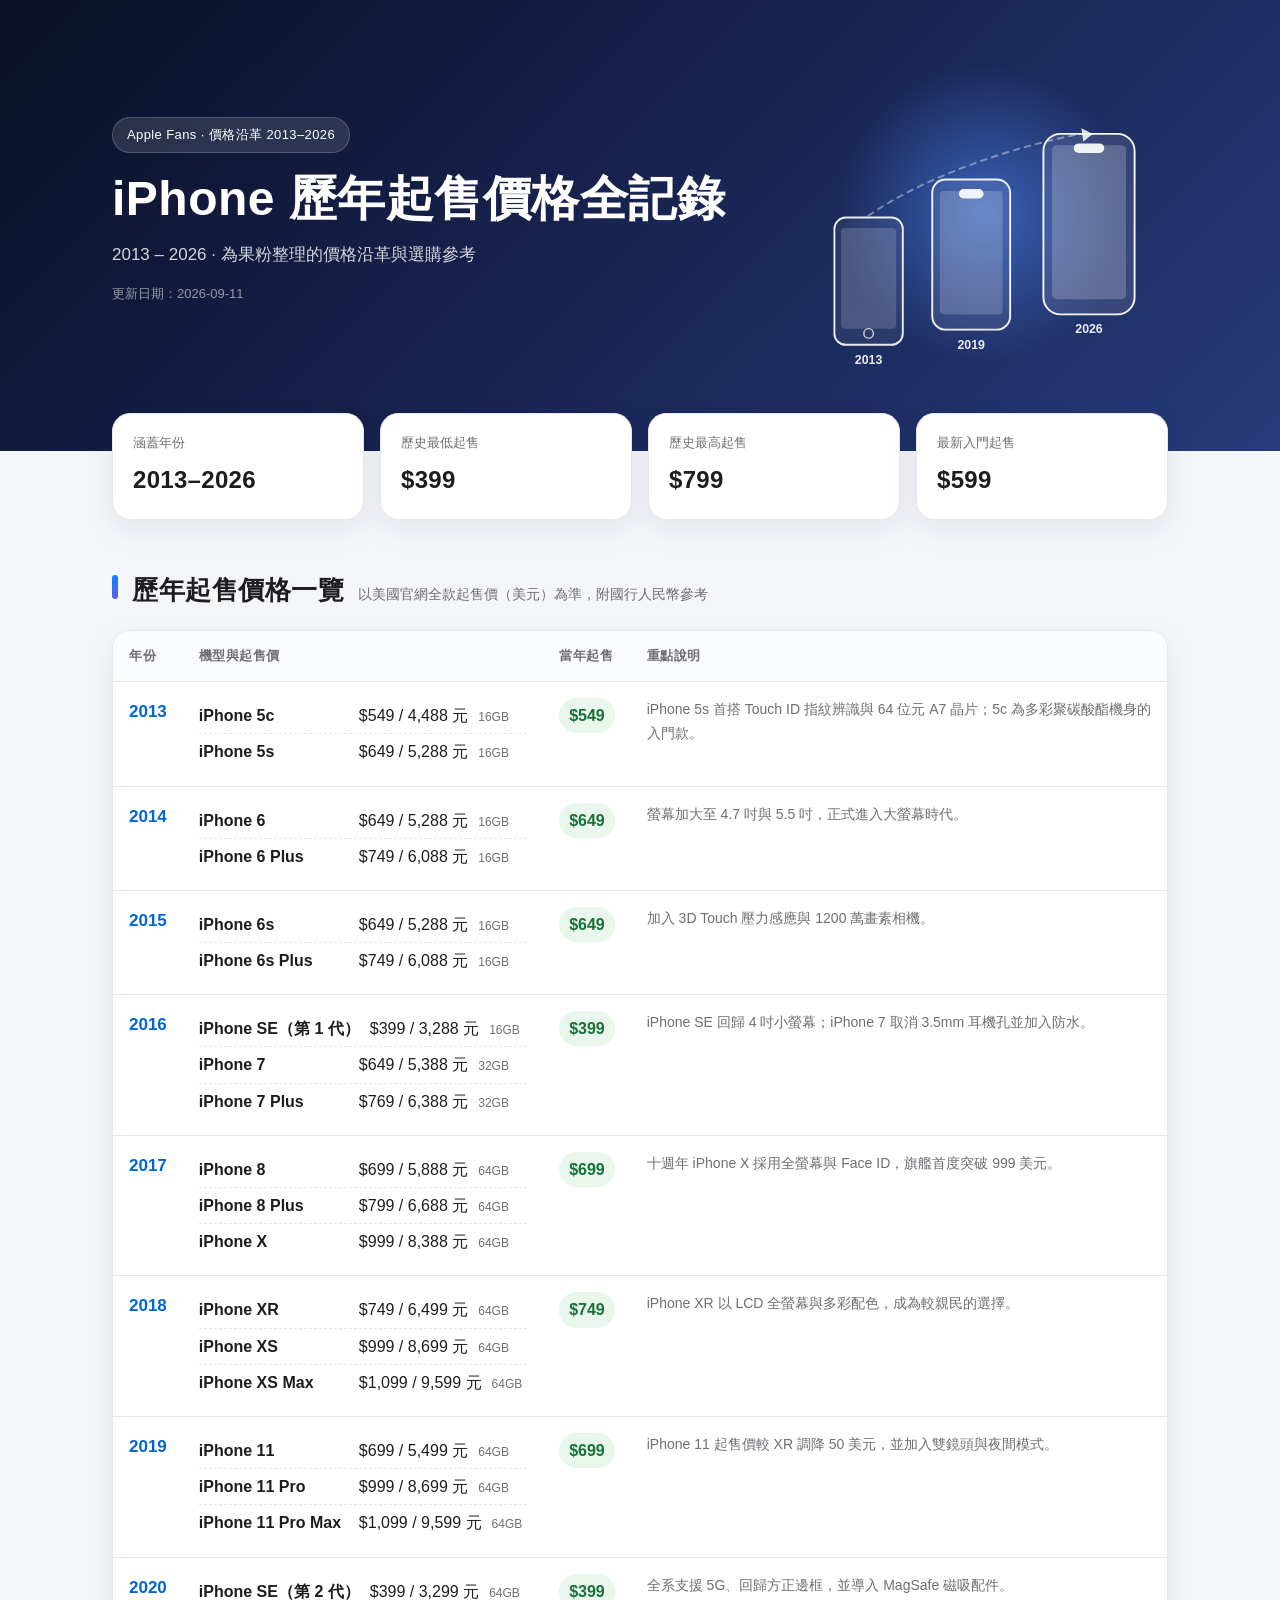
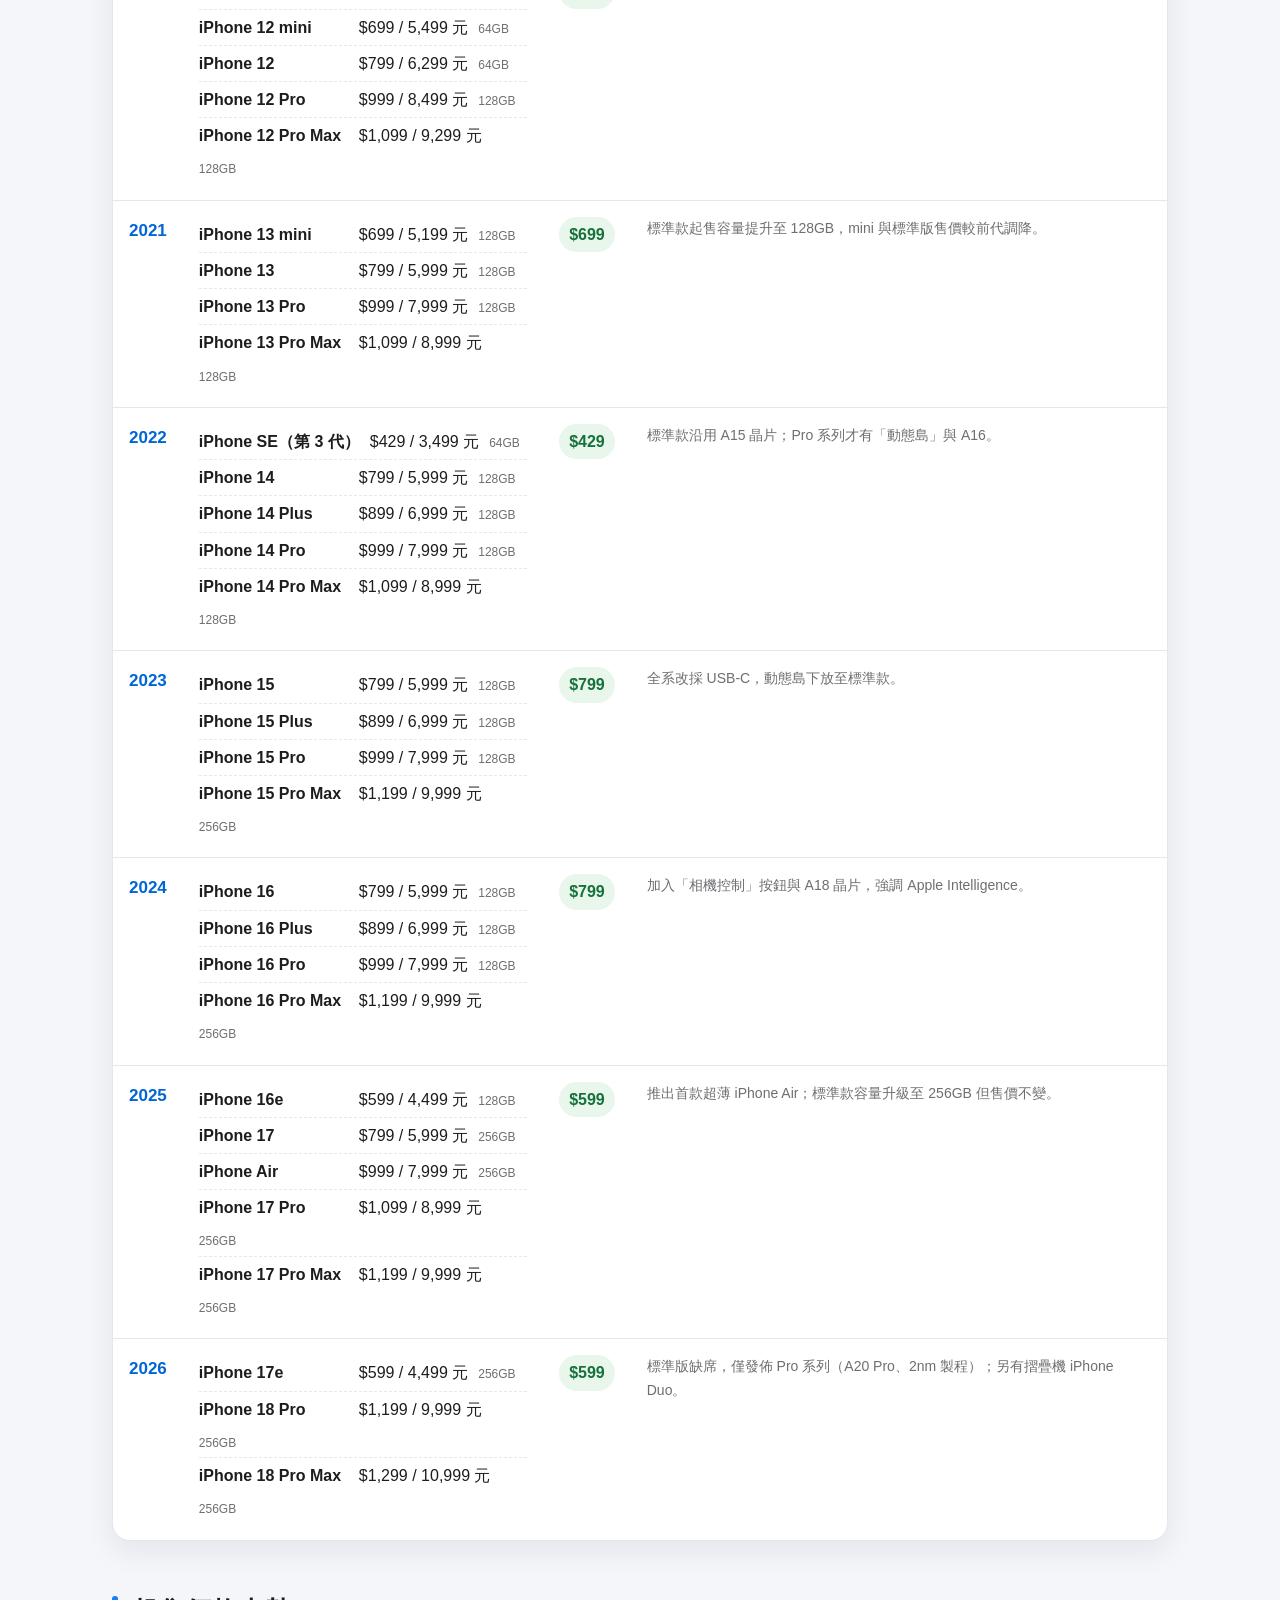
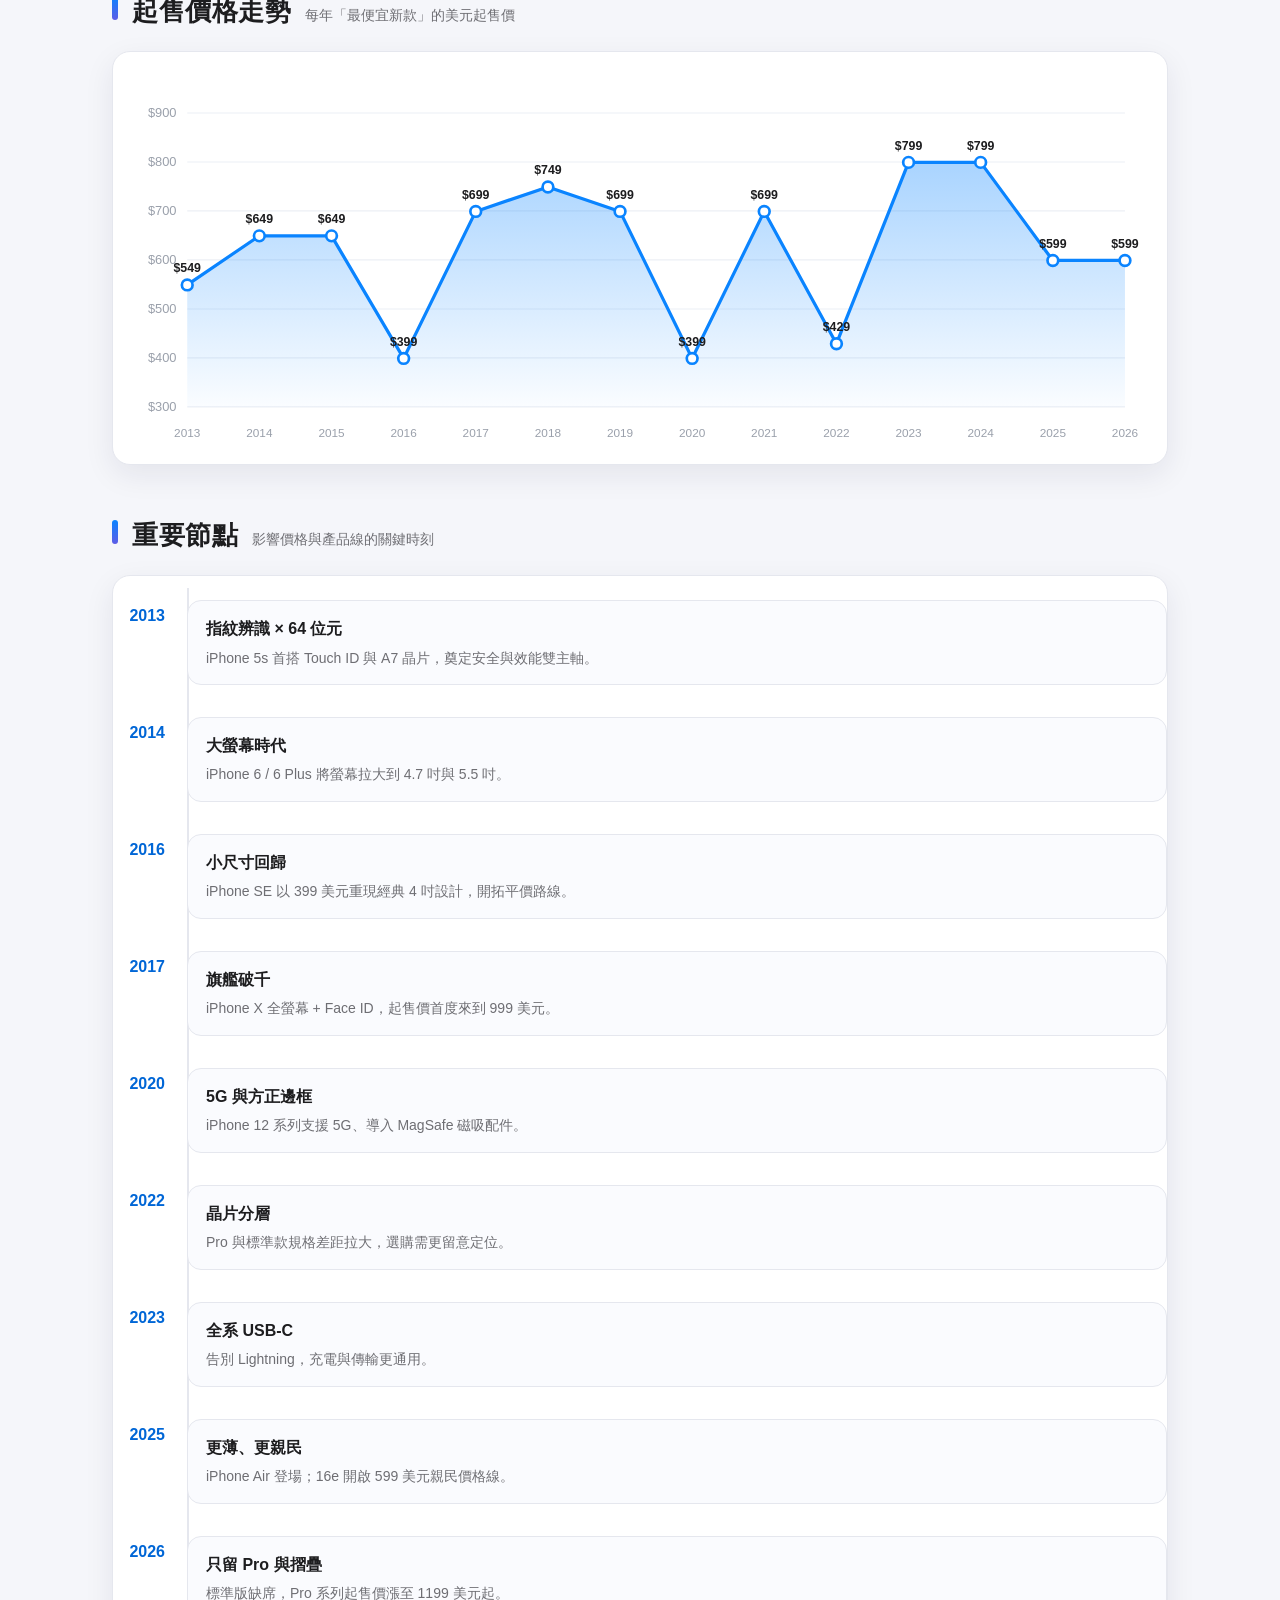
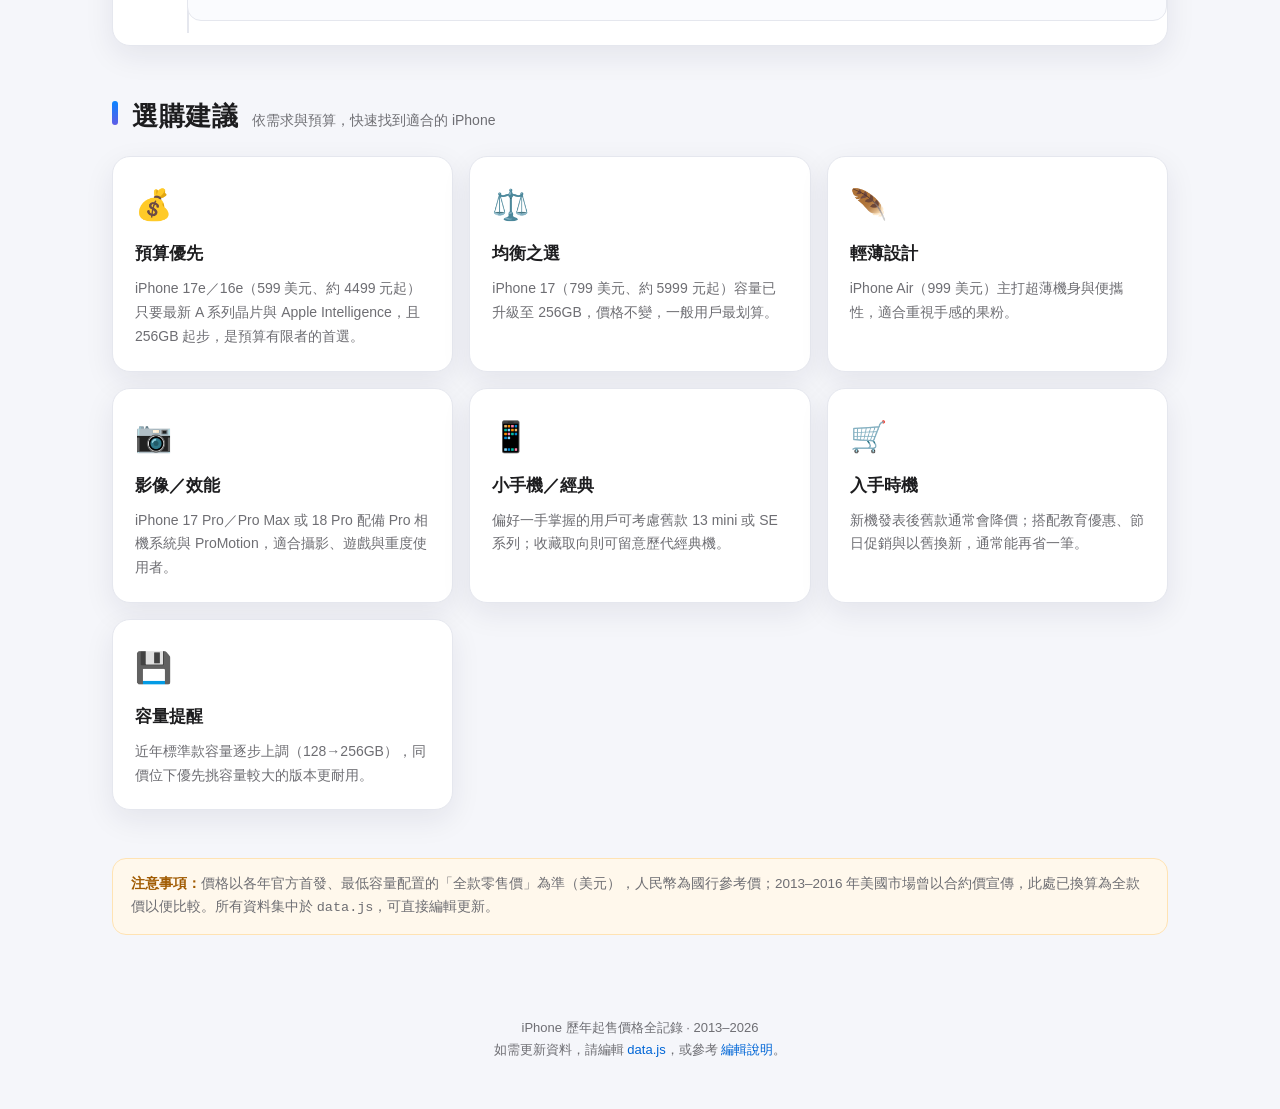
==== index.html @ 1a1e0758 "Add files via upload" ====
<!DOCTYPE html>
<html lang="zh-Hant">
<head>
  <meta charset="UTF-8">
  <meta name="viewport" content="width=device-width, initial-scale=1.0">
  <meta name="description" content="iPhone 2013–2026 歷年起售價格全記錄，附價格走勢、里程碑與選購建議，供果粉參考。">
  <title>iPhone 歷年起售價格全記錄</title>
  <link rel="stylesheet" href="styles.css">
</head>
<body>

  <header class="hero">
    <div class="wrap">
      <div>
        <span class="hero-kicker">Apple Fans · 價格沿革 2013–2026</span>
        <h1 id="site-title">iPhone 歷年起售價格全記錄</h1>
        <p class="subtitle" id="site-subtitle">為果粉整理的價格沿革與選購參考</p>
        <p class="updated" id="site-updated">更新日期：2026-09-11</p>
      </div>
      <div class="hero-illustration" aria-hidden="true">
        <svg viewBox="0 0 400 340" xmlns="http://www.w3.org/2000/svg">
          <defs>
            <radialGradient id="glow" cx="50%" cy="50%" r="50%">
              <stop offset="0%" stop-color="#4f8cff" stop-opacity="0.55"/>
              <stop offset="100%" stop-color="#4f8cff" stop-opacity="0"/>
            </radialGradient>
          </defs>
          <circle cx="210" cy="165" r="155" fill="url(#glow)"/>

          <path d="M88 168 C 145 128 240 95 312 82" fill="none"
                stroke="rgba(255,255,255,0.4)" stroke-width="2" stroke-dasharray="6 6" stroke-linecap="round"/>
          <polygon points="312,76 324,82 314,90" fill="rgba(255,255,255,0.85)"/>

          <!-- 2013 -->
          <g>
            <rect x="52" y="170" width="72" height="134" rx="12"
                  fill="rgba(255,255,255,0.06)" stroke="rgba(255,255,255,0.9)" stroke-width="2"/>
            <rect x="59" y="181" width="58" height="106" rx="4" fill="rgba(255,255,255,0.16)"/>
            <circle cx="88" cy="292" r="5" fill="none" stroke="rgba(255,255,255,0.75)" stroke-width="1.5"/>
            <text x="88" y="324" fill="rgba(255,255,255,0.9)" font-size="13" text-anchor="middle" font-weight="600">2013</text>
          </g>

          <!-- 2019 -->
          <g>
            <rect x="155" y="130" width="82" height="158" rx="14"
                  fill="rgba(255,255,255,0.08)" stroke="rgba(255,255,255,0.92)" stroke-width="2"/>
            <rect x="163" y="142" width="66" height="130" rx="4" fill="rgba(255,255,255,0.18)"/>
            <rect x="183" y="140" width="26" height="10" rx="5" fill="rgba(255,255,255,0.9)"/>
            <text x="196" y="308" fill="rgba(255,255,255,0.9)" font-size="13" text-anchor="middle" font-weight="600">2019</text>
          </g>

          <!-- 2026 -->
          <g>
            <rect x="272" y="82" width="96" height="190" rx="18"
                  fill="rgba(255,255,255,0.1)" stroke="rgba(255,255,255,0.95)" stroke-width="2"/>
            <rect x="281" y="94" width="78" height="162" rx="5" fill="rgba(255,255,255,0.2)"/>
            <rect x="304" y="92" width="32" height="10" rx="5" fill="rgba(255,255,255,0.9)"/>
            <text x="320" y="292" fill="rgba(255,255,255,0.9)" font-size="13" text-anchor="middle" font-weight="600">2026</text>
          </g>
        </svg>
      </div>
    </div>
  </header>

  <main class="wrap">

    <!-- 統計摘要 -->
    <section class="stats" aria-label="統計摘要">
      <div class="stat"><div class="label">涵蓋年份</div><div class="value" id="stat-span">2013–2026</div></div>
      <div class="stat"><div class="label">歷史最低起售</div><div class="value" id="stat-lowest">$399</div></div>
      <div class="stat"><div class="label">歷史最高起售</div><div class="value" id="stat-highest">$799</div></div>
      <div class="stat"><div class="label">最新入門起售</div><div class="value" id="stat-now">$599</div></div>
    </section>

    <!-- 價格表 -->
    <section id="price-table">
      <div class="section-head">
        <span class="bar"></span>
        <h2>歷年起售價格一覽</h2>
        <span class="desc">以美國官網全款起售價（美元）為準，附國行人民幣參考</span>
      </div>
      <div class="card table-card">
        <div class="table-scroll">
          <table>
            <thead>
              <tr>
                <th>年份</th>
                <th>機型與起售價</th>
                <th>當年起售</th>
                <th>重點說明</th>
              </tr>
            </thead>
            <tbody id="price-tbody"></tbody>
          </table>
        </div>
      </div>
    </section>

    <!-- 價格走勢 -->
    <section id="trend">
      <div class="section-head">
        <span class="bar"></span>
        <h2>起售價格走勢</h2>
        <span class="desc">每年「最便宜新款」的美元起售價</span>
      </div>
      <div class="card chart-card">
        <div id="trend-chart"></div>
      </div>
    </section>

    <!-- 重要節點 -->
    <section id="milestones">
      <div class="section-head">
        <span class="bar"></span>
        <h2>重要節點</h2>
        <span class="desc">影響價格與產品線的關鍵時刻</span>
      </div>
      <div class="card">
        <ul class="timeline" id="milestone-list"></ul>
      </div>
    </section>

    <!-- 選購建議 -->
    <section id="advice">
      <div class="section-head">
        <span class="bar"></span>
        <h2>選購建議</h2>
        <span class="desc">依需求與預算，快速找到適合的 iPhone</span>
      </div>
      <div class="advice-grid" id="advice-grid"></div>
    </section>

    <!-- 注意事項 -->
    <section id="notice">
      <div class="notice">
        <strong>注意事項：</strong>價格以各年官方首發、最低容量配置的「全款零售價」為準（美元），人民幣為國行參考價；2013–2016 年美國市場曾以合約價宣傳，此處已換算為全款價以便比較。所有資料集中於 <code>data.js</code>，可直接編輯更新。
      </div>
    </section>
  </main>

  <footer>
    <div>iPhone 歷年起售價格全記錄 · 2013–2026</div>
    <div>如需更新資料，請編輯 <a href="data.js" target="_blank">data.js</a>，或參考 <a href="編輯說明.md" target="_blank">編輯說明</a>。</div>
  </footer>

  <script src="data.js"></script>
  <script src="app.js"></script>
</body>
</html>
---- styles.css ----
/* ============================================================
   樣式表（styles.css）
   iPhone 歷年起售價格網站 · 可自行調整配色與字級
   ============================================================ */

:root {
  --bg: #f5f6fa;
  --card: #ffffff;
  --ink: #1d1d1f;
  --muted: #6e6e73;
  --line: #e5e7ee;
  --accent: #0a84ff;
  --accent-dark: #0066d6;
  --violet: #5e5ce6;
  --green: #30b555;
  --hero-grad: linear-gradient(135deg, #0b1026 0%, #16204a 42%, #263b7a 100%);
  --radius: 18px;
  --shadow: 0 10px 30px rgba(20, 30, 60, 0.08);
}

* { box-sizing: border-box; }

html { scroll-behavior: smooth; }

body {
  margin: 0;
  font-family: -apple-system, BlinkMacSystemFont, "Segoe UI", "PingFang TC",
    "Microsoft JhengHei", "Noto Sans TC", "Helvetica Neue", Arial, sans-serif;
  color: var(--ink);
  background: var(--bg);
  line-height: 1.7;
  -webkit-font-smoothing: antialiased;
}

.wrap { max-width: 1100px; margin: 0 auto; padding: 0 22px; }

/* ---------- 頁首 ---------- */
.hero {
  background: var(--hero-grad);
  color: #fff;
  padding: 56px 0 72px;
  position: relative;
  overflow: hidden;
}
.hero .wrap {
  display: grid;
  grid-template-columns: 1.25fr 0.75fr;
  align-items: center;
  gap: 28px;
}
.hero-kicker {
  display: inline-flex;
  align-items: center;
  gap: 8px;
  background: rgba(255,255,255,0.12);
  border: 1px solid rgba(255,255,255,0.18);
  padding: 6px 14px;
  border-radius: 999px;
  font-size: 13px;
  letter-spacing: 0.4px;
  margin-bottom: 18px;
}
.hero h1 {
  font-size: clamp(30px, 4.6vw, 48px);
  line-height: 1.15;
  margin: 0 0 14px;
  letter-spacing: 0.5px;
}
.hero .subtitle {
  font-size: 17px;
  color: rgba(255,255,255,0.82);
  margin: 0 0 10px;
}
.hero .updated {
  font-size: 13px;
  color: rgba(255,255,255,0.55);
}
.hero-illustration { display: flex; justify-content: center; }
.hero-illustration svg { width: 100%; max-width: 380px; height: auto; }

/* ---------- 統計卡片 ---------- */
.stats {
  display: grid;
  grid-template-columns: repeat(4, 1fr);
  gap: 16px;
  margin: -38px 0 34px;
  position: relative;
  z-index: 2;
}
.stat {
  background: var(--card);
  border: 1px solid var(--line);
  border-radius: var(--radius);
  padding: 18px 20px;
  box-shadow: var(--shadow);
}
.stat .label { font-size: 13px; color: var(--muted); margin-bottom: 6px; }
.stat .value { font-size: 24px; font-weight: 700; letter-spacing: 0.3px; }

/* ---------- 章節 ---------- */
section { margin: 48px 0; }
.section-head { display: flex; align-items: baseline; gap: 14px; margin-bottom: 18px; }
.section-head h2 { font-size: 26px; margin: 0; letter-spacing: 0.5px; }
.section-head .bar {
  width: 6px; height: 24px; border-radius: 3px;
  background: linear-gradient(var(--accent), var(--violet));
}
.section-head .desc { font-size: 14px; color: var(--muted); }

.card {
  background: var(--card);
  border: 1px solid var(--line);
  border-radius: var(--radius);
  box-shadow: var(--shadow);
}

/* ---------- 表格 ---------- */
.table-card { overflow: hidden; }
.table-scroll { overflow-x: auto; }
table { width: 100%; border-collapse: collapse; min-width: 720px; }
thead th {
  text-align: left;
  font-size: 13px;
  color: var(--muted);
  font-weight: 600;
  letter-spacing: 0.5px;
  padding: 14px 16px;
  background: #fafbfe;
  border-bottom: 1px solid var(--line);
  position: sticky; top: 0;
}
tbody td { padding: 16px; border-bottom: 1px solid var(--line); vertical-align: top; }
tbody tr:last-child td { border-bottom: none; }
tbody tr:hover { background: #f7f9ff; }
.td-year { font-weight: 700; font-size: 17px; color: var(--accent-dark); white-space: nowrap; }
.td-models { min-width: 280px; }
.model-row {
  display: flex; flex-wrap: wrap; align-items: baseline; gap: 10px;
  padding: 4px 0;
}
.model-row + .model-row { border-top: 1px dashed var(--line); }
.model-name { font-weight: 600; min-width: 150px; }
.model-price { color: var(--ink); font-variant-numeric: tabular-nums; }
.model-gb { font-size: 12px; color: var(--muted); }
.td-cheapest .badge {
  display: inline-block;
  background: #e8f6ec; color: #17713b;
  font-weight: 700; padding: 4px 10px; border-radius: 999px;
  white-space: nowrap; font-variant-numeric: tabular-nums;
}
.td-note { color: var(--muted); font-size: 14px; }

/* ---------- 走勢圖 ---------- */
.chart-card { padding: 18px 12px 8px; }
.chart-card svg { width: 100%; height: auto; display: block; }
.grid { stroke: #eceff5; stroke-width: 1; }
.axis { fill: #9aa0ab; font-size: 12px; }
.line { fill: none; stroke: var(--accent); stroke-width: 3; stroke-linejoin: round; stroke-linecap: round; }
.area { fill: url(#areaFill); }
.dot { fill: #fff; stroke: var(--accent); stroke-width: 2.5; }
.val { fill: var(--ink); font-size: 11.5px; font-weight: 700; }
.year { fill: #9aa0ab; font-size: 11px; }

/* ---------- 時間軸 ---------- */
.timeline { list-style: none; margin: 0; padding: 8px 0; position: relative; }
.timeline::before {
  content: ""; position: absolute; left: 74px; top: 12px; bottom: 12px;
  width: 2px; background: var(--line);
}
.milestone { display: flex; gap: 22px; padding: 16px 0; position: relative; }
.ms-year {
  flex: 0 0 52px; text-align: right; font-weight: 700; color: var(--accent-dark);
  font-size: 16px; padding-top: 2px;
}
.ms-body { flex: 1; background: #fafbfe; border: 1px solid var(--line); border-radius: 14px; padding: 14px 18px; }
.ms-body h3 { margin: 0 0 4px; font-size: 16px; }
.ms-body p { margin: 0; color: var(--muted); font-size: 14px; }
.timeline .dot-marker {
  position: absolute; left: 67px; top: 22px; width: 12px; height: 12px;
  border-radius: 50%; background: var(--accent); border: 3px solid #fff;
  box-shadow: 0 0 0 1px var(--accent);
}

/* ---------- 選購建議 ---------- */
.advice-grid {
  display: grid;
  grid-template-columns: repeat(3, 1fr);
  gap: 16px;
}
.advice-card {
  background: var(--card); border: 1px solid var(--line);
  border-radius: var(--radius); padding: 22px; box-shadow: var(--shadow);
  transition: transform 0.2s ease, box-shadow 0.2s ease;
}
.advice-card:hover { transform: translateY(-4px); box-shadow: 0 16px 36px rgba(20,30,60,0.12); }
.advice-icon { font-size: 30px; margin-bottom: 10px; }
.advice-card h3 { margin: 0 0 8px; font-size: 17px; }
.advice-card p { margin: 0; color: var(--muted); font-size: 14px; }

/* ---------- 注意事項 / 頁尾 ---------- */
.notice { font-size: 13.5px; color: var(--muted); background: #fff8ec; border: 1px solid #ffe3b3; border-radius: 14px; padding: 14px 18px; }
.notice strong { color: #a05a00; }

footer { text-align: center; color: var(--muted); font-size: 13px; padding: 34px 0 48px; }
footer a { color: var(--accent-dark); text-decoration: none; }

/* ---------- 響應式 ---------- */
@media (max-width: 860px) {
  .hero .wrap { grid-template-columns: 1fr; }
  .hero-illustration { order: 2; }
  .stats { grid-template-columns: repeat(2, 1fr); margin-top: -30px; }
  .advice-grid { grid-template-columns: repeat(2, 1fr); }
}
@media (max-width: 520px) {
  .stats { grid-template-columns: 1fr; }
  .advice-grid { grid-template-columns: 1fr; }
  .timeline::before { left: 54px; }
  .timeline .dot-marker { left: 47px; }
  .ms-year { flex-basis: 36px; font-size: 14px; }
}
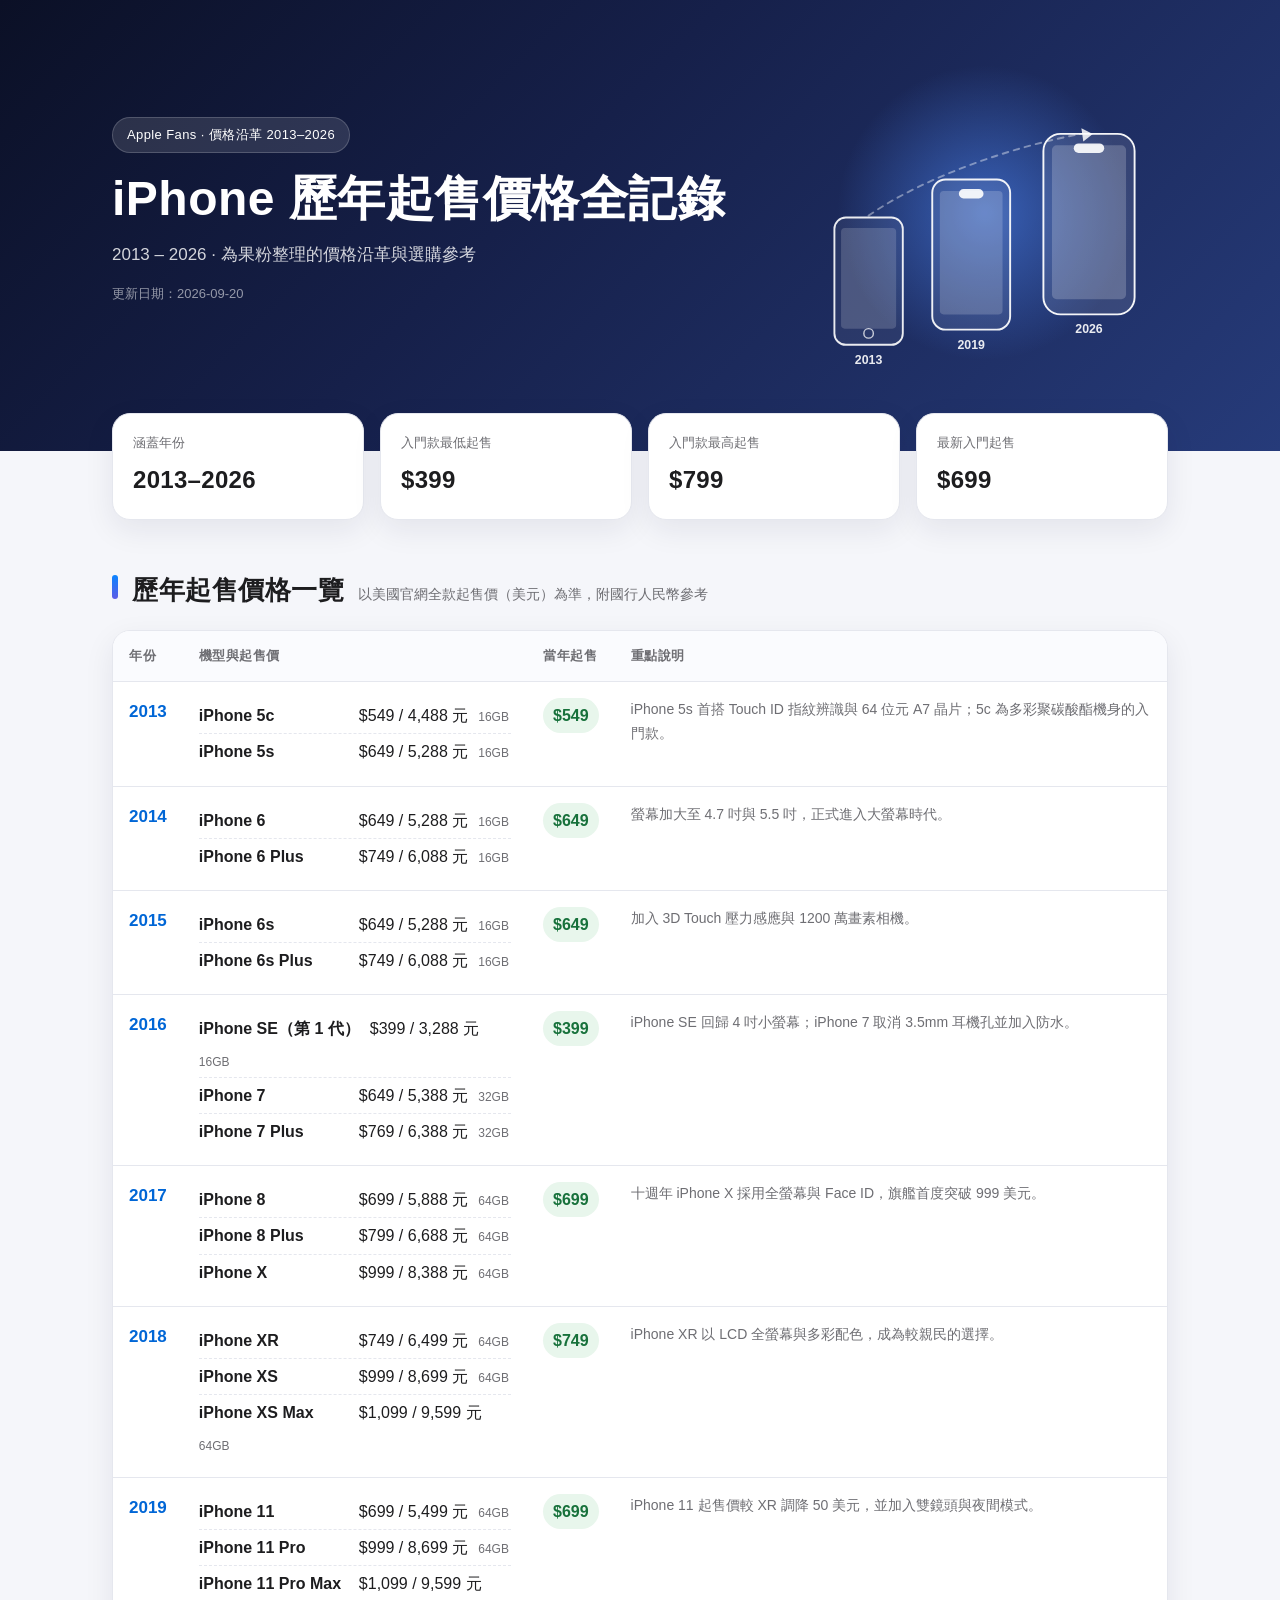
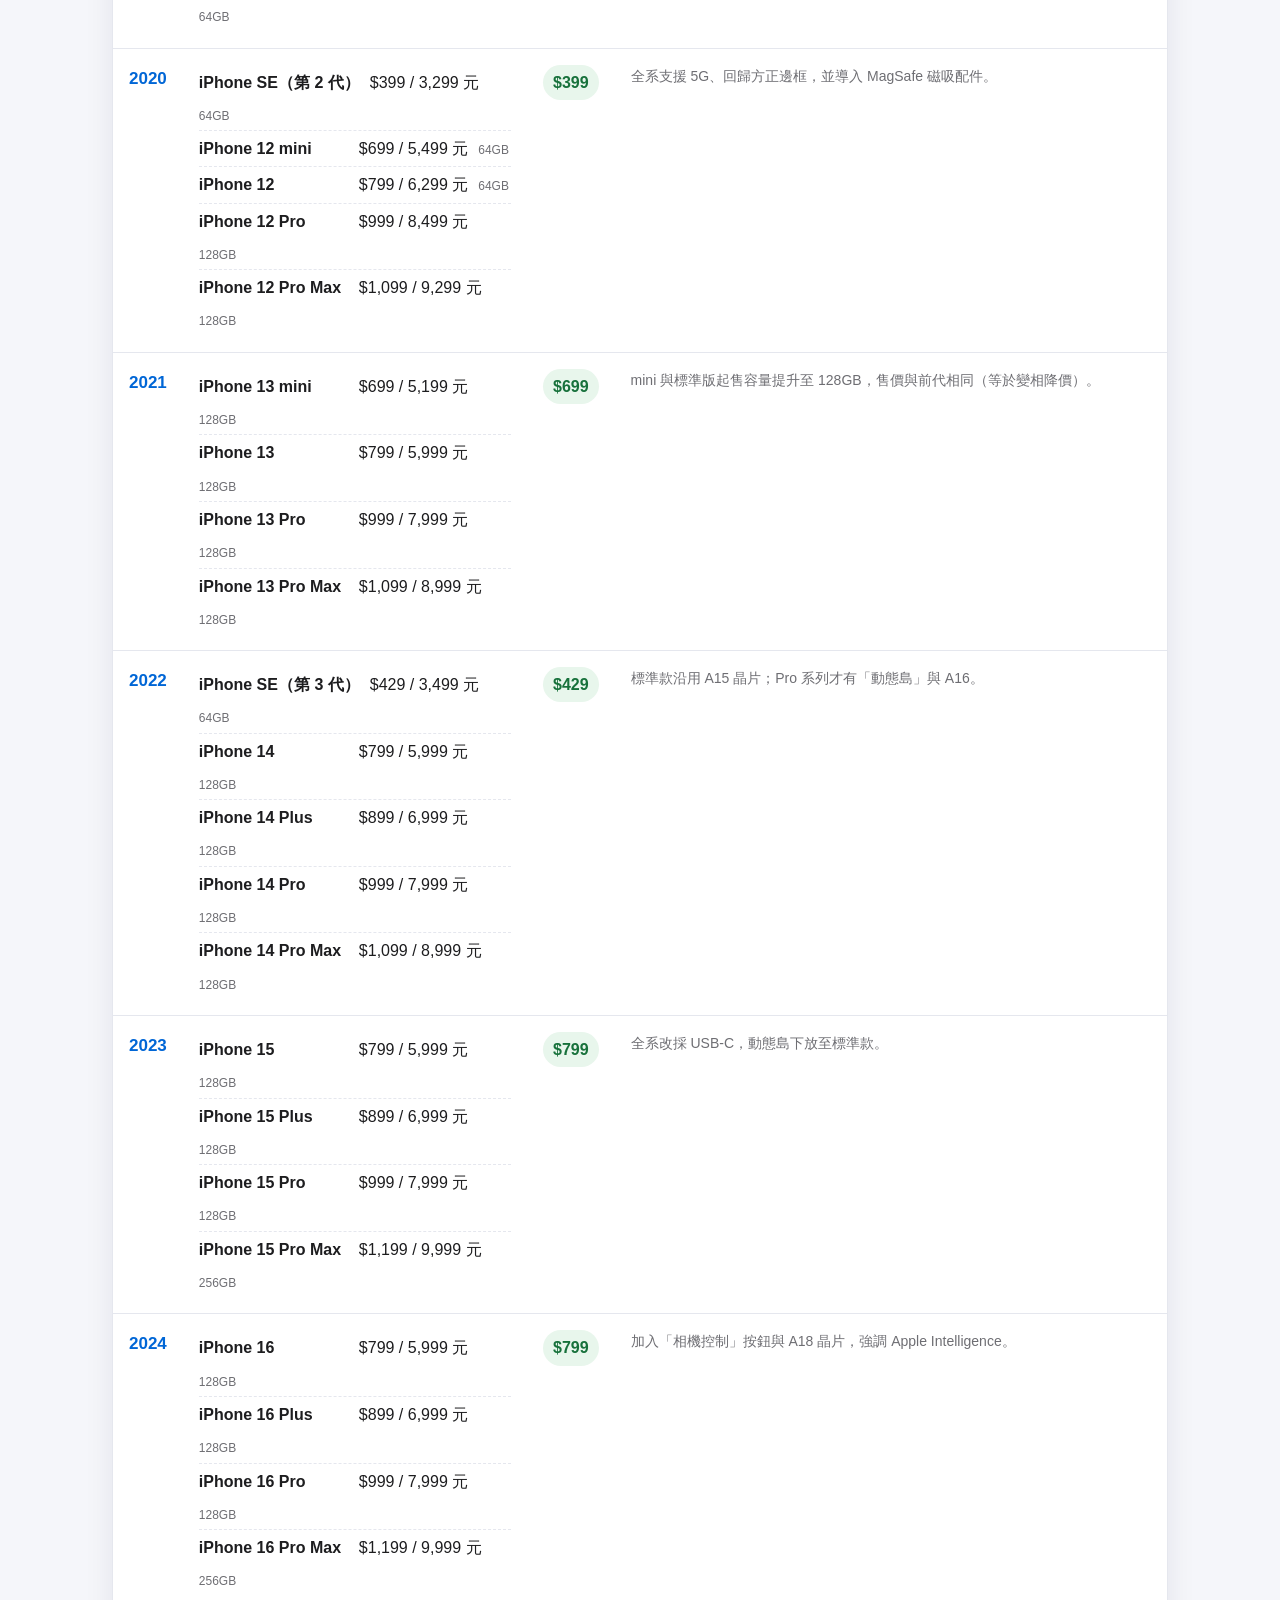
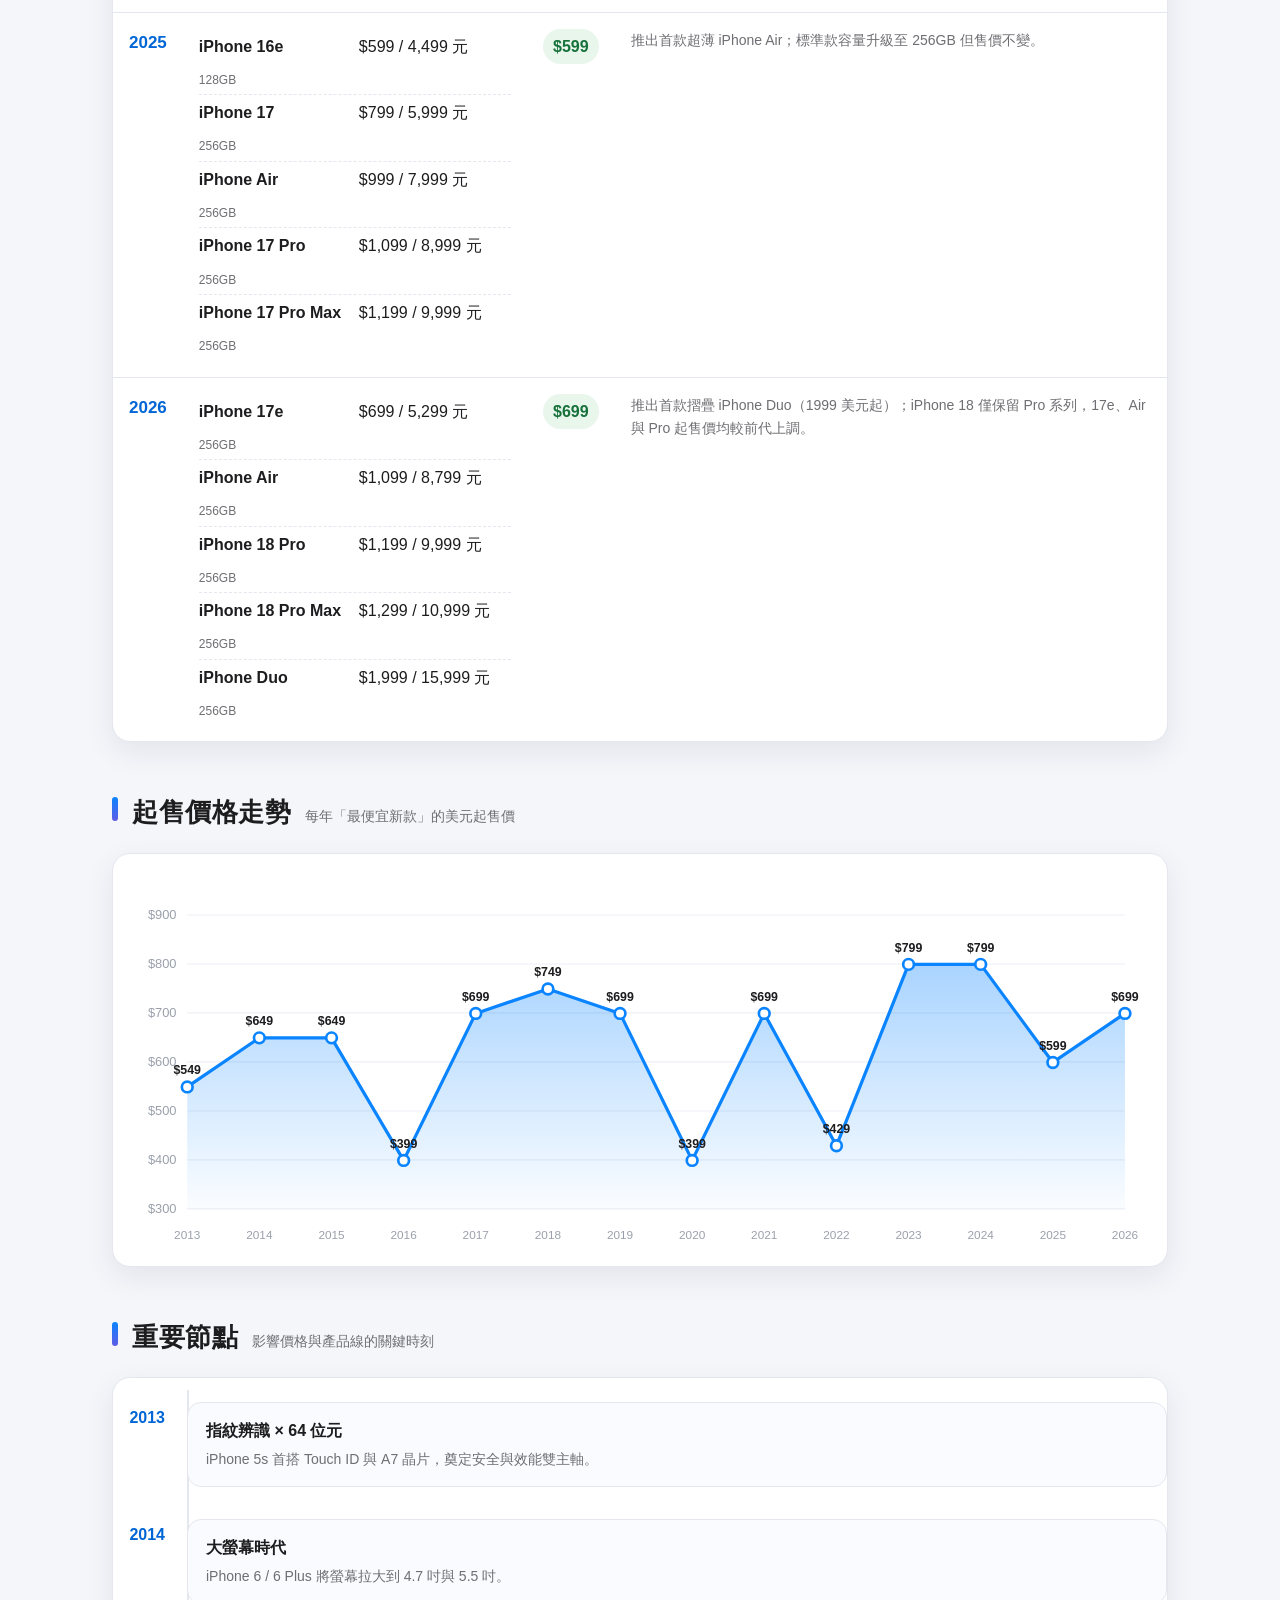
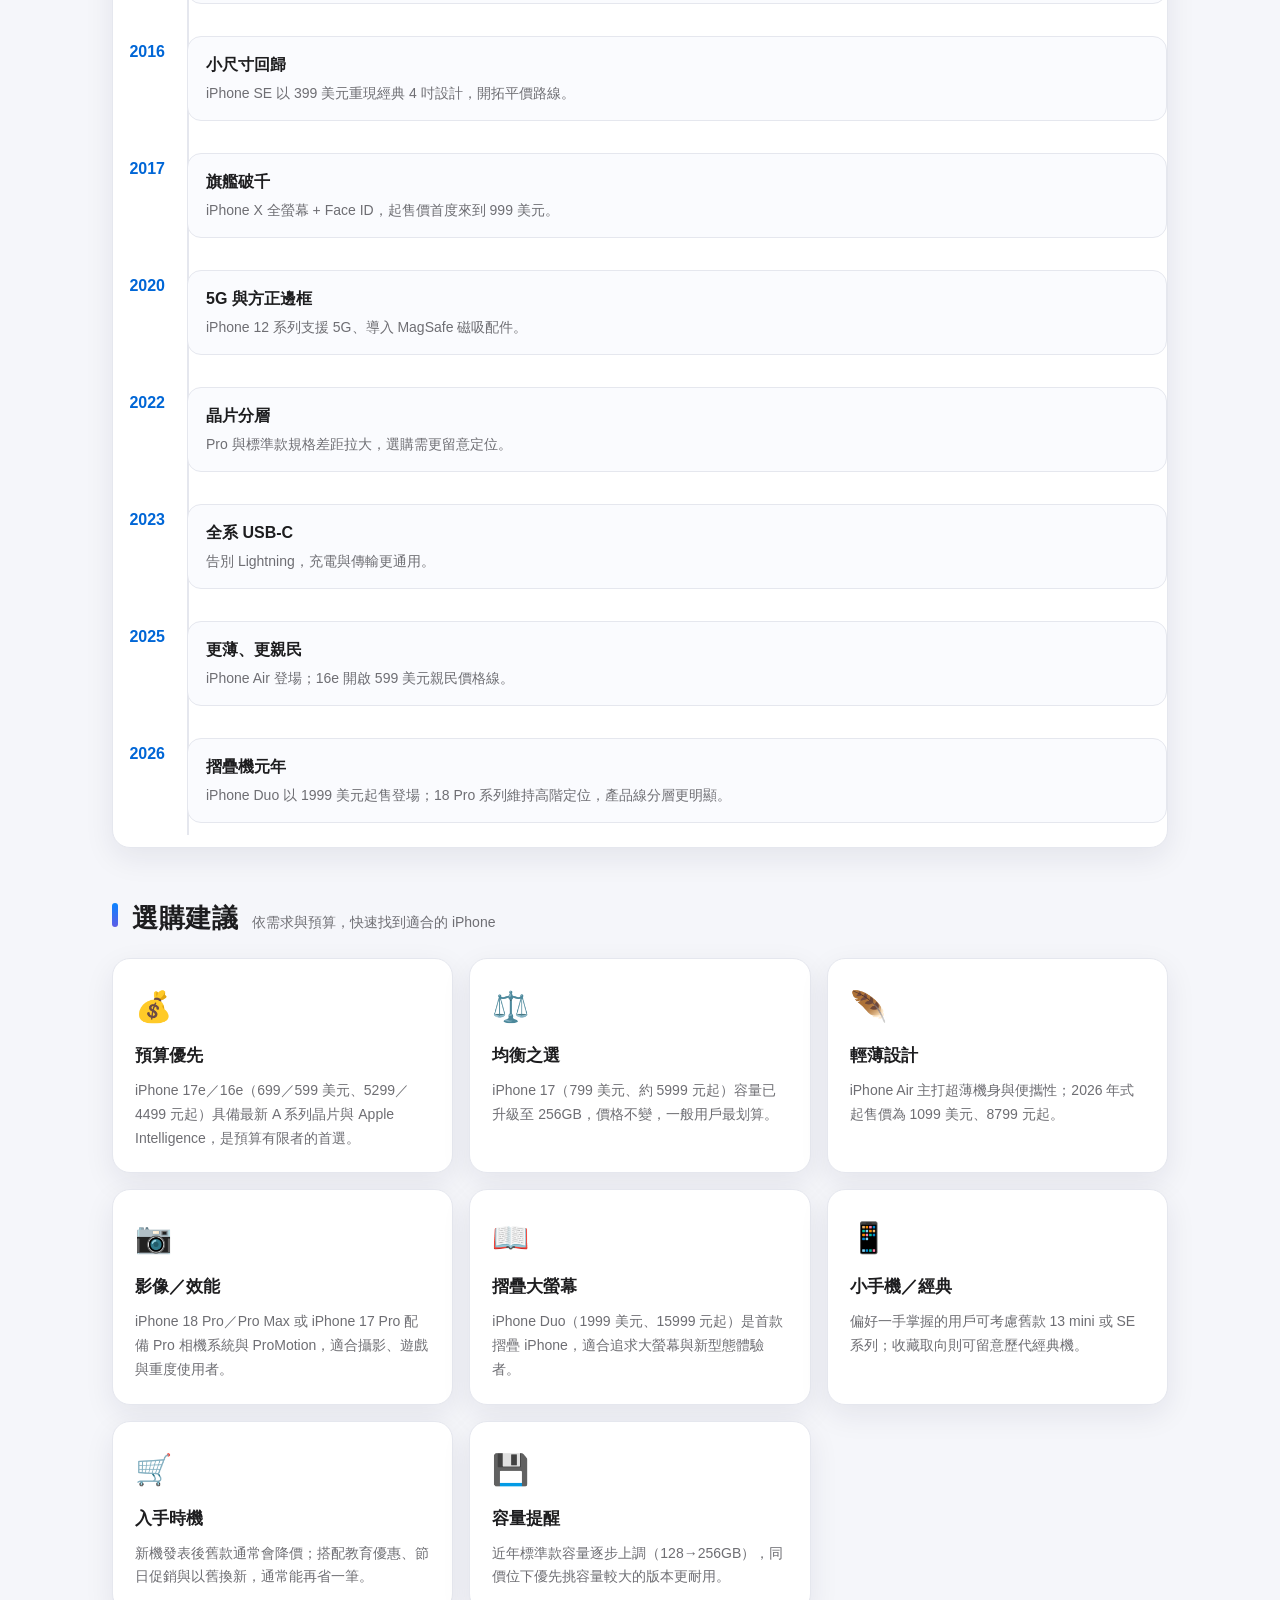
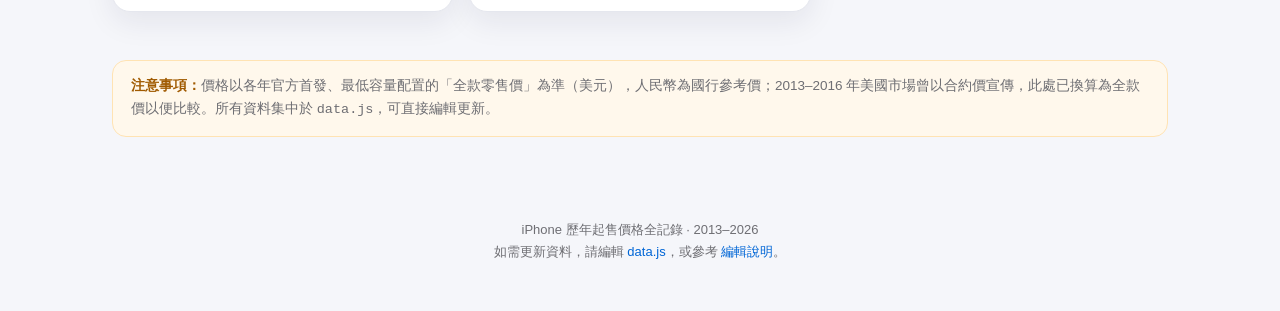
==== commit a86735a0: "feat: automate Apple iPhone price monitoring" ====
--- a/index.html
+++ b/index.html
@@ -15,7 +15,7 @@
         <span class="hero-kicker">Apple Fans · 價格沿革 2013–2026</span>
         <h1 id="site-title">iPhone 歷年起售價格全記錄</h1>
         <p class="subtitle" id="site-subtitle">為果粉整理的價格沿革與選購參考</p>
-        <p class="updated" id="site-updated">更新日期：2026-09-11</p>
+        <p class="updated" id="site-updated">更新日期：2026-09-20</p>
       </div>
       <div class="hero-illustration" aria-hidden="true">
         <svg viewBox="0 0 400 340" xmlns="http://www.w3.org/2000/svg">
@@ -67,9 +67,9 @@
     <!-- 統計摘要 -->
     <section class="stats" aria-label="統計摘要">
       <div class="stat"><div class="label">涵蓋年份</div><div class="value" id="stat-span">2013–2026</div></div>
-      <div class="stat"><div class="label">歷史最低起售</div><div class="value" id="stat-lowest">$399</div></div>
-      <div class="stat"><div class="label">歷史最高起售</div><div class="value" id="stat-highest">$799</div></div>
-      <div class="stat"><div class="label">最新入門起售</div><div class="value" id="stat-now">$599</div></div>
+      <div class="stat"><div class="label">入門款最低起售</div><div class="value" id="stat-lowest">$399</div></div>
+      <div class="stat"><div class="label">入門款最高起售</div><div class="value" id="stat-highest">$799</div></div>
+      <div class="stat"><div class="label">最新入門起售</div><div class="value" id="stat-now">$699</div></div>
     </section>
 
     <!-- 價格表 -->
@@ -146,4 +146,4 @@
   <script src="data.js"></script>
   <script src="app.js"></script>
 </body>
-</html>
+</html>
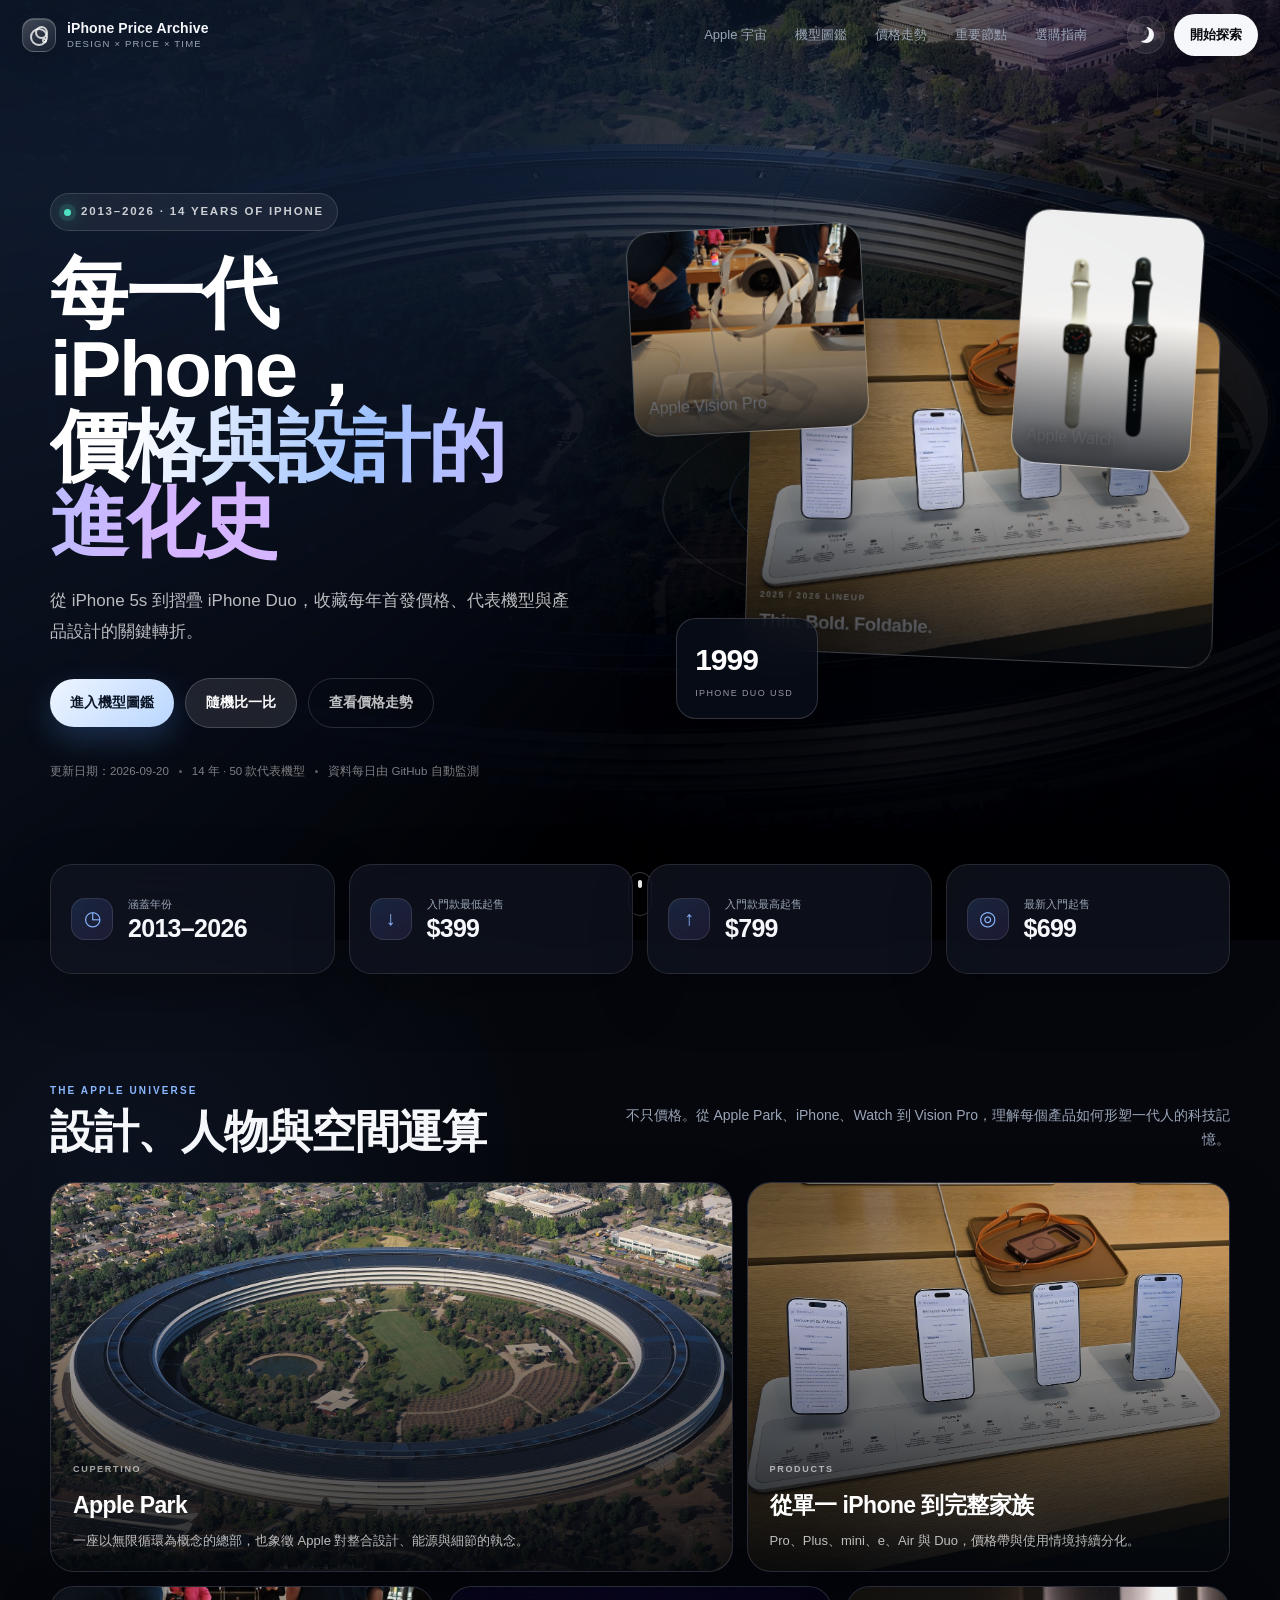
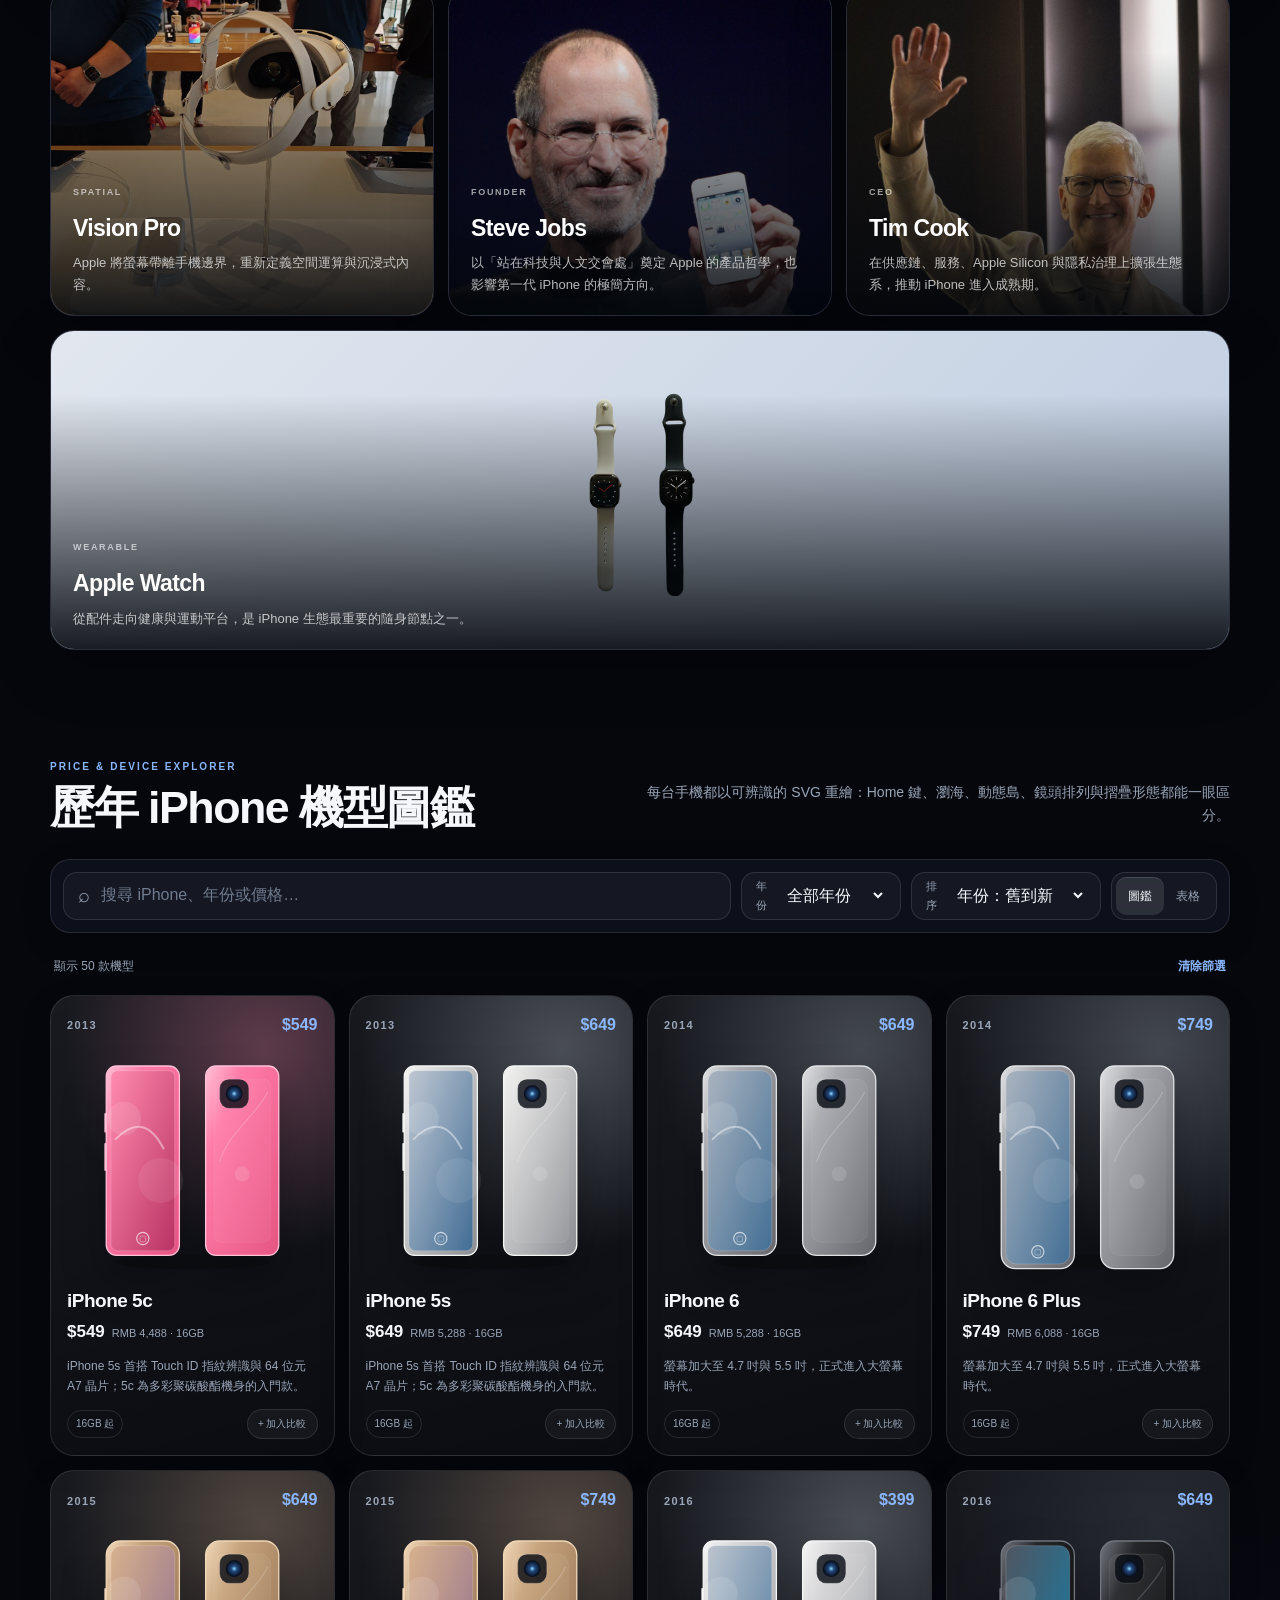
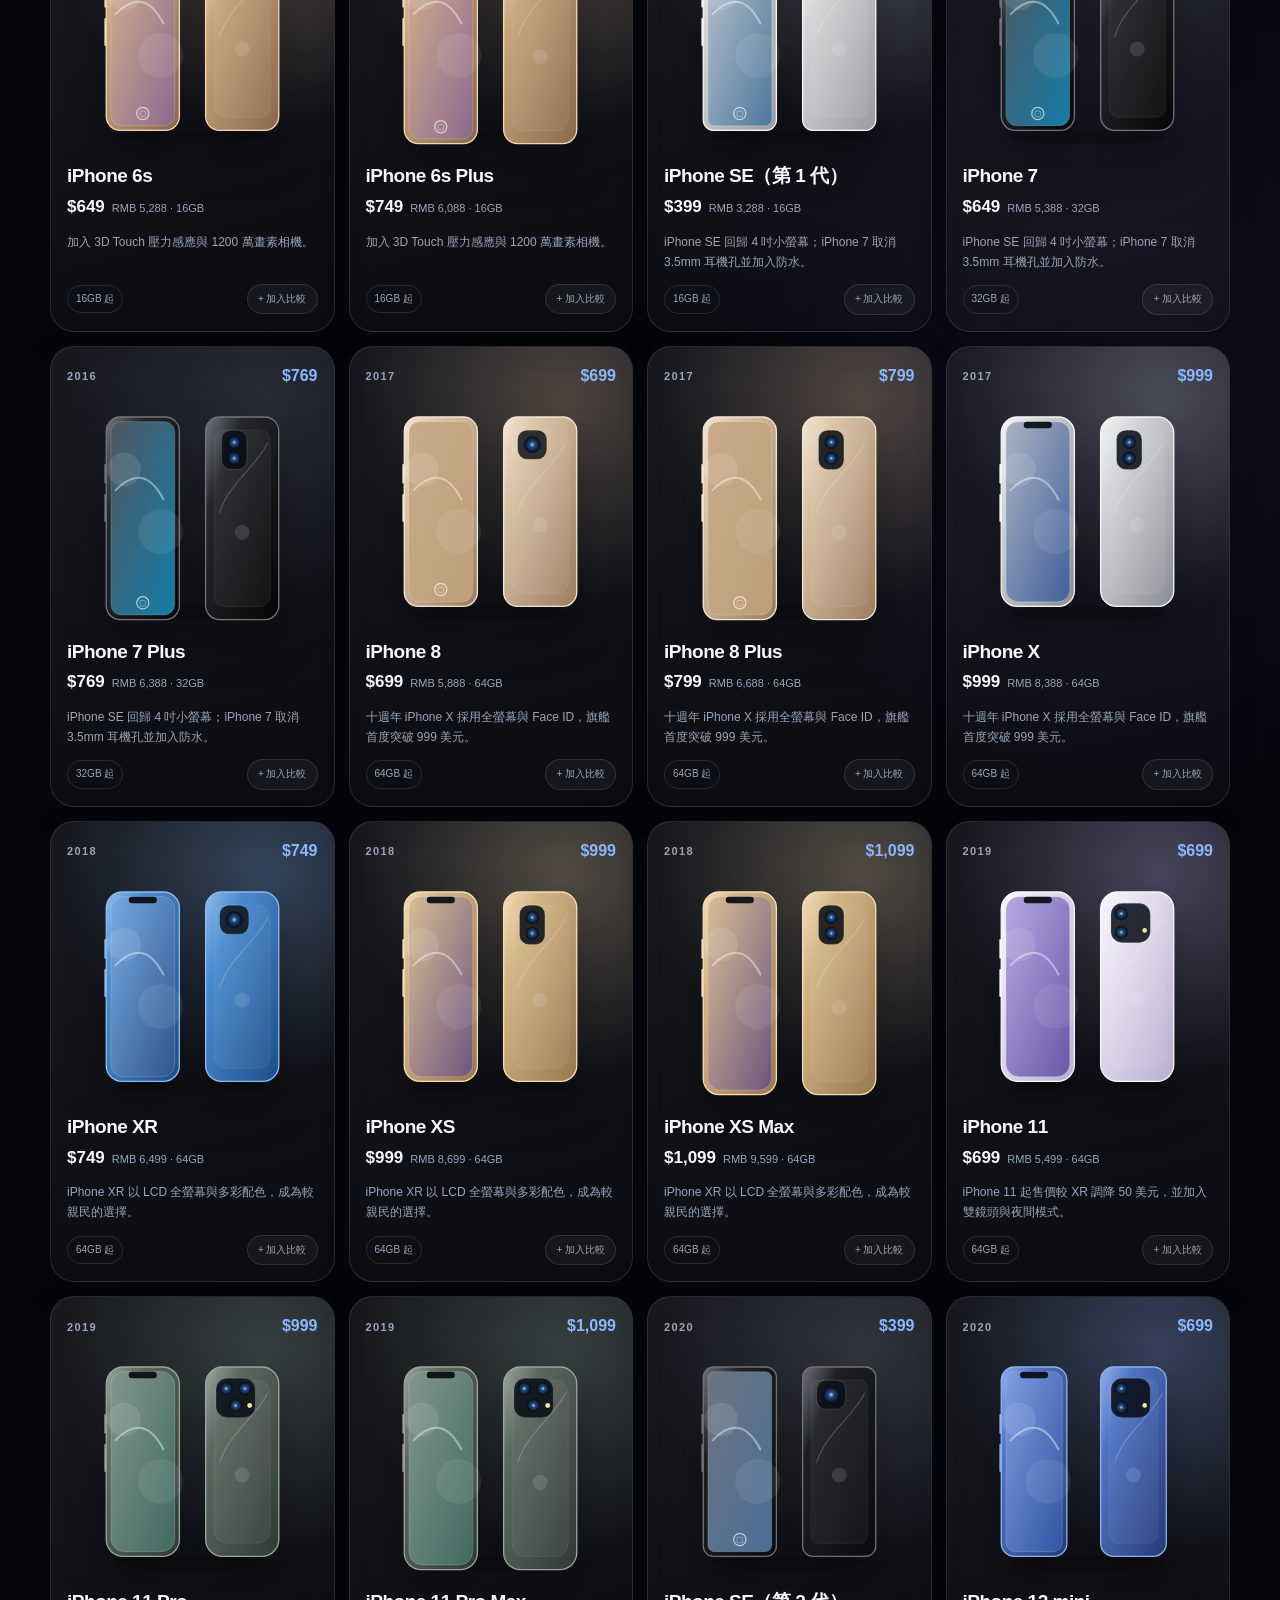
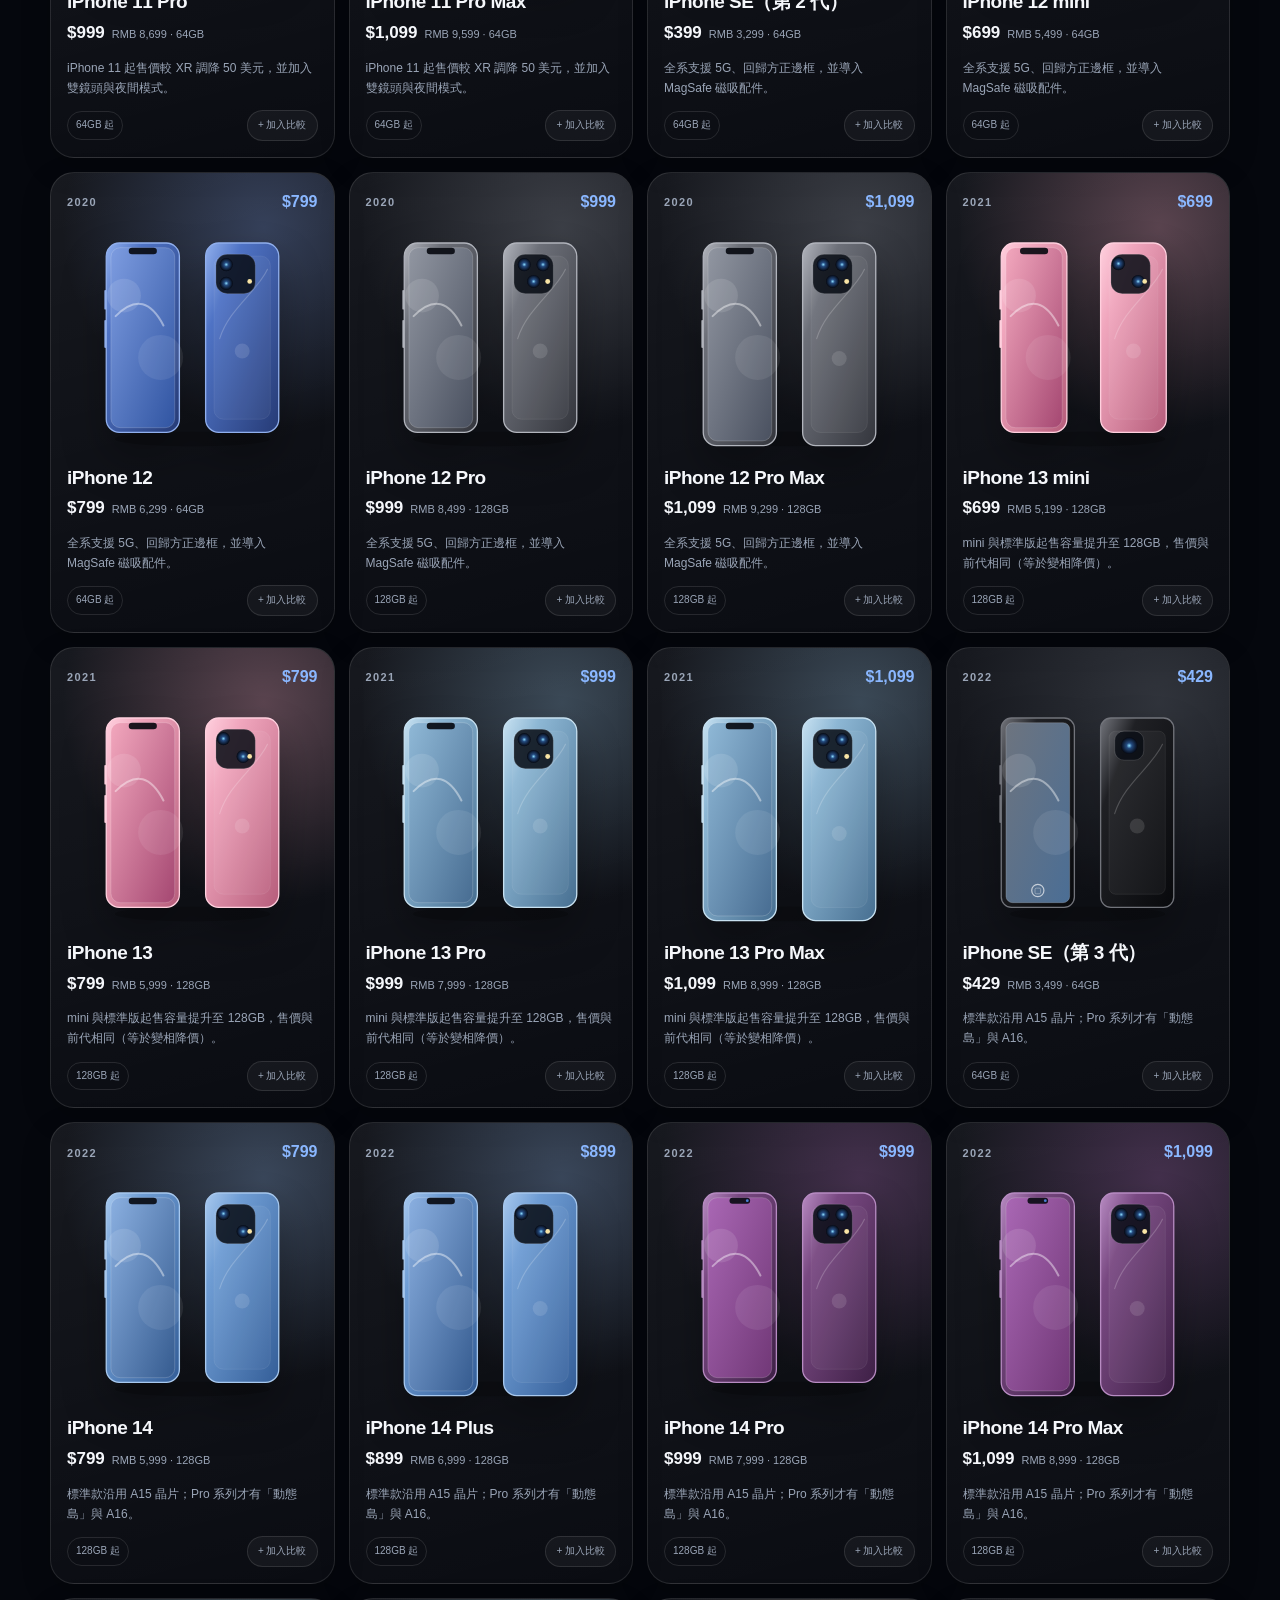
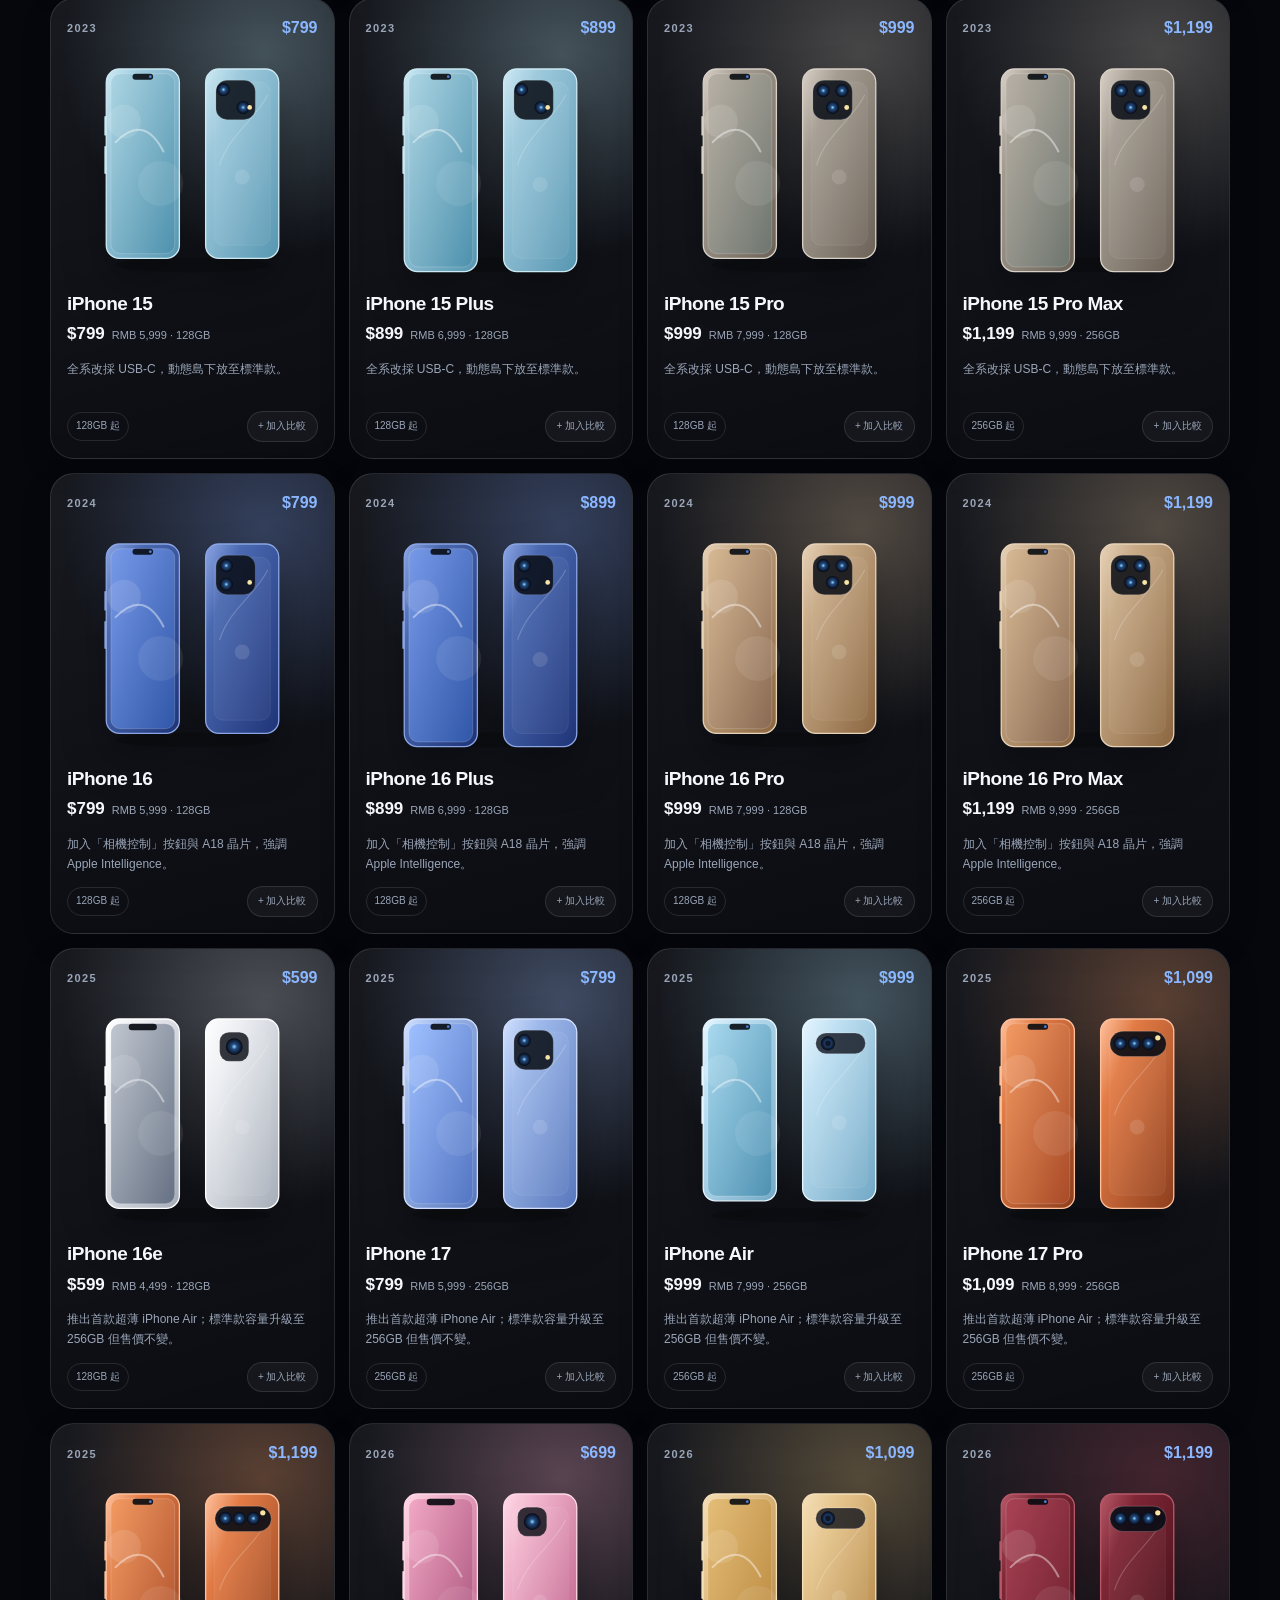
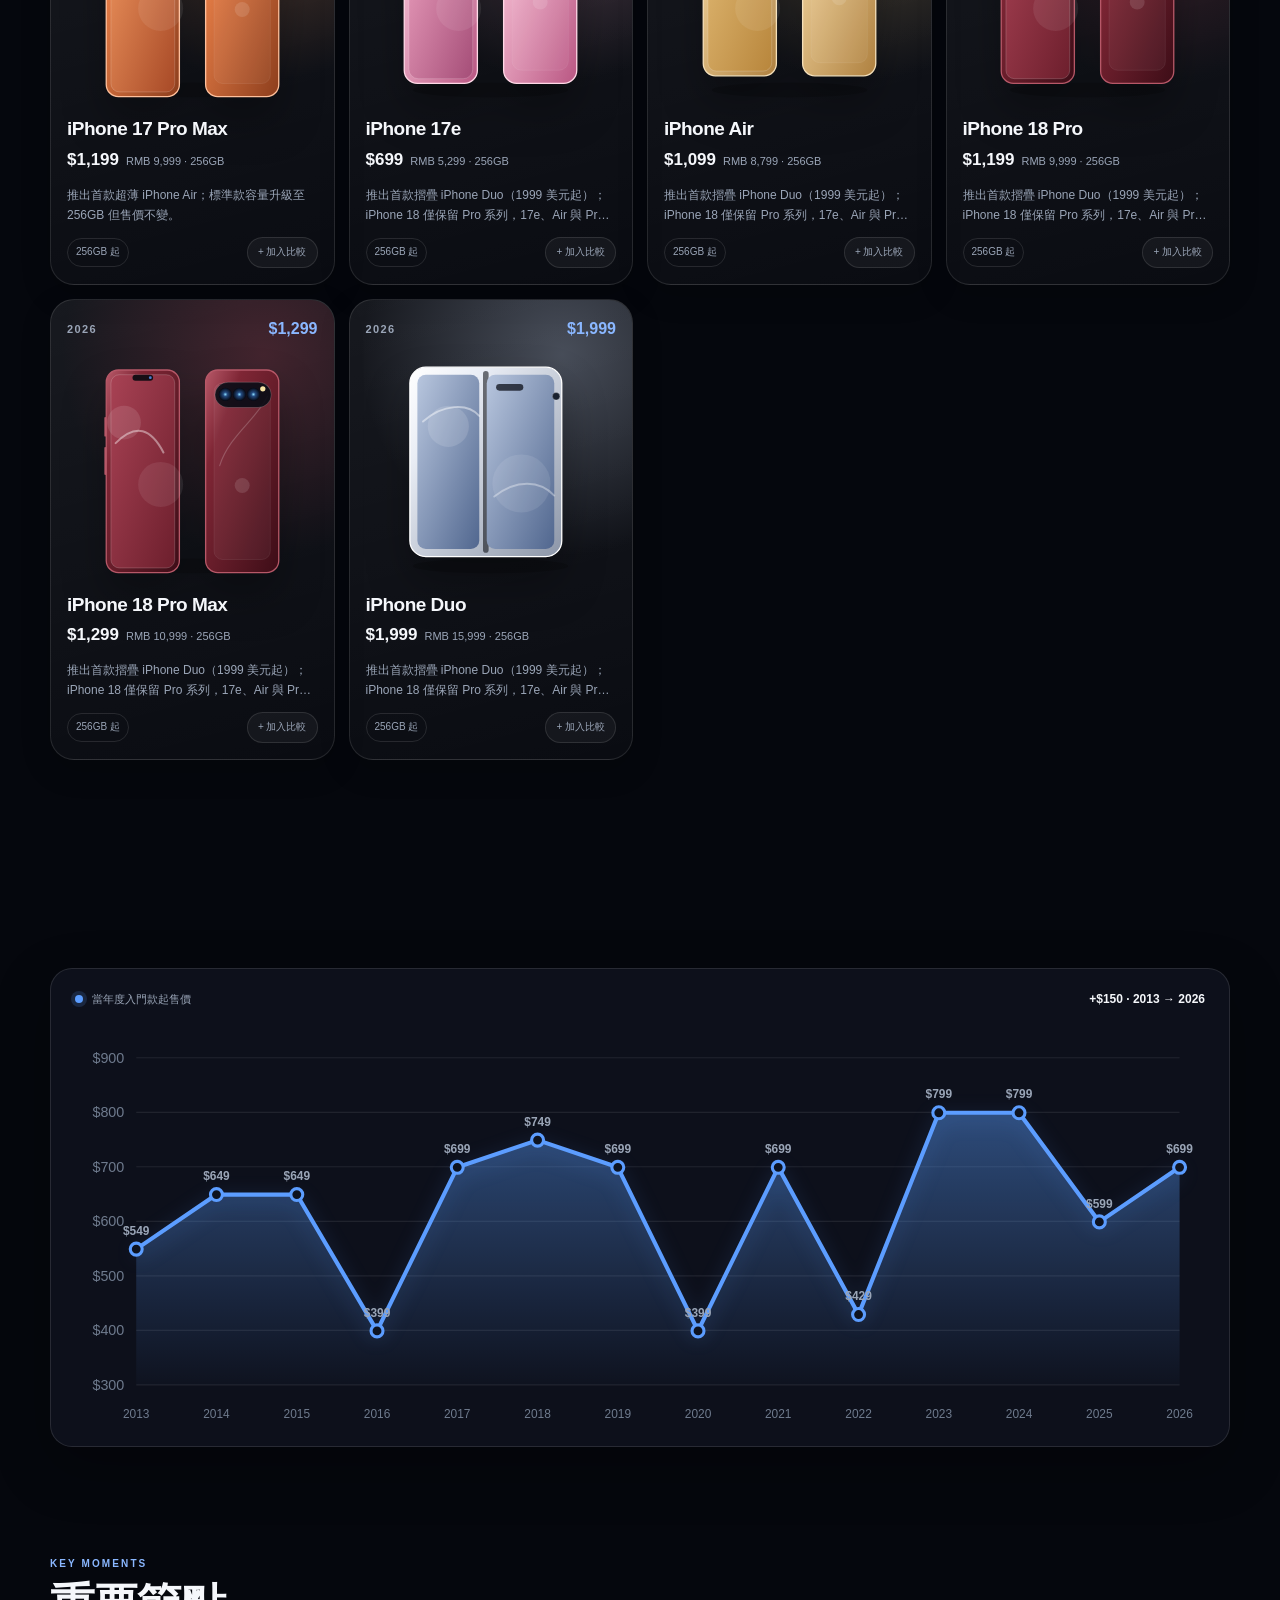
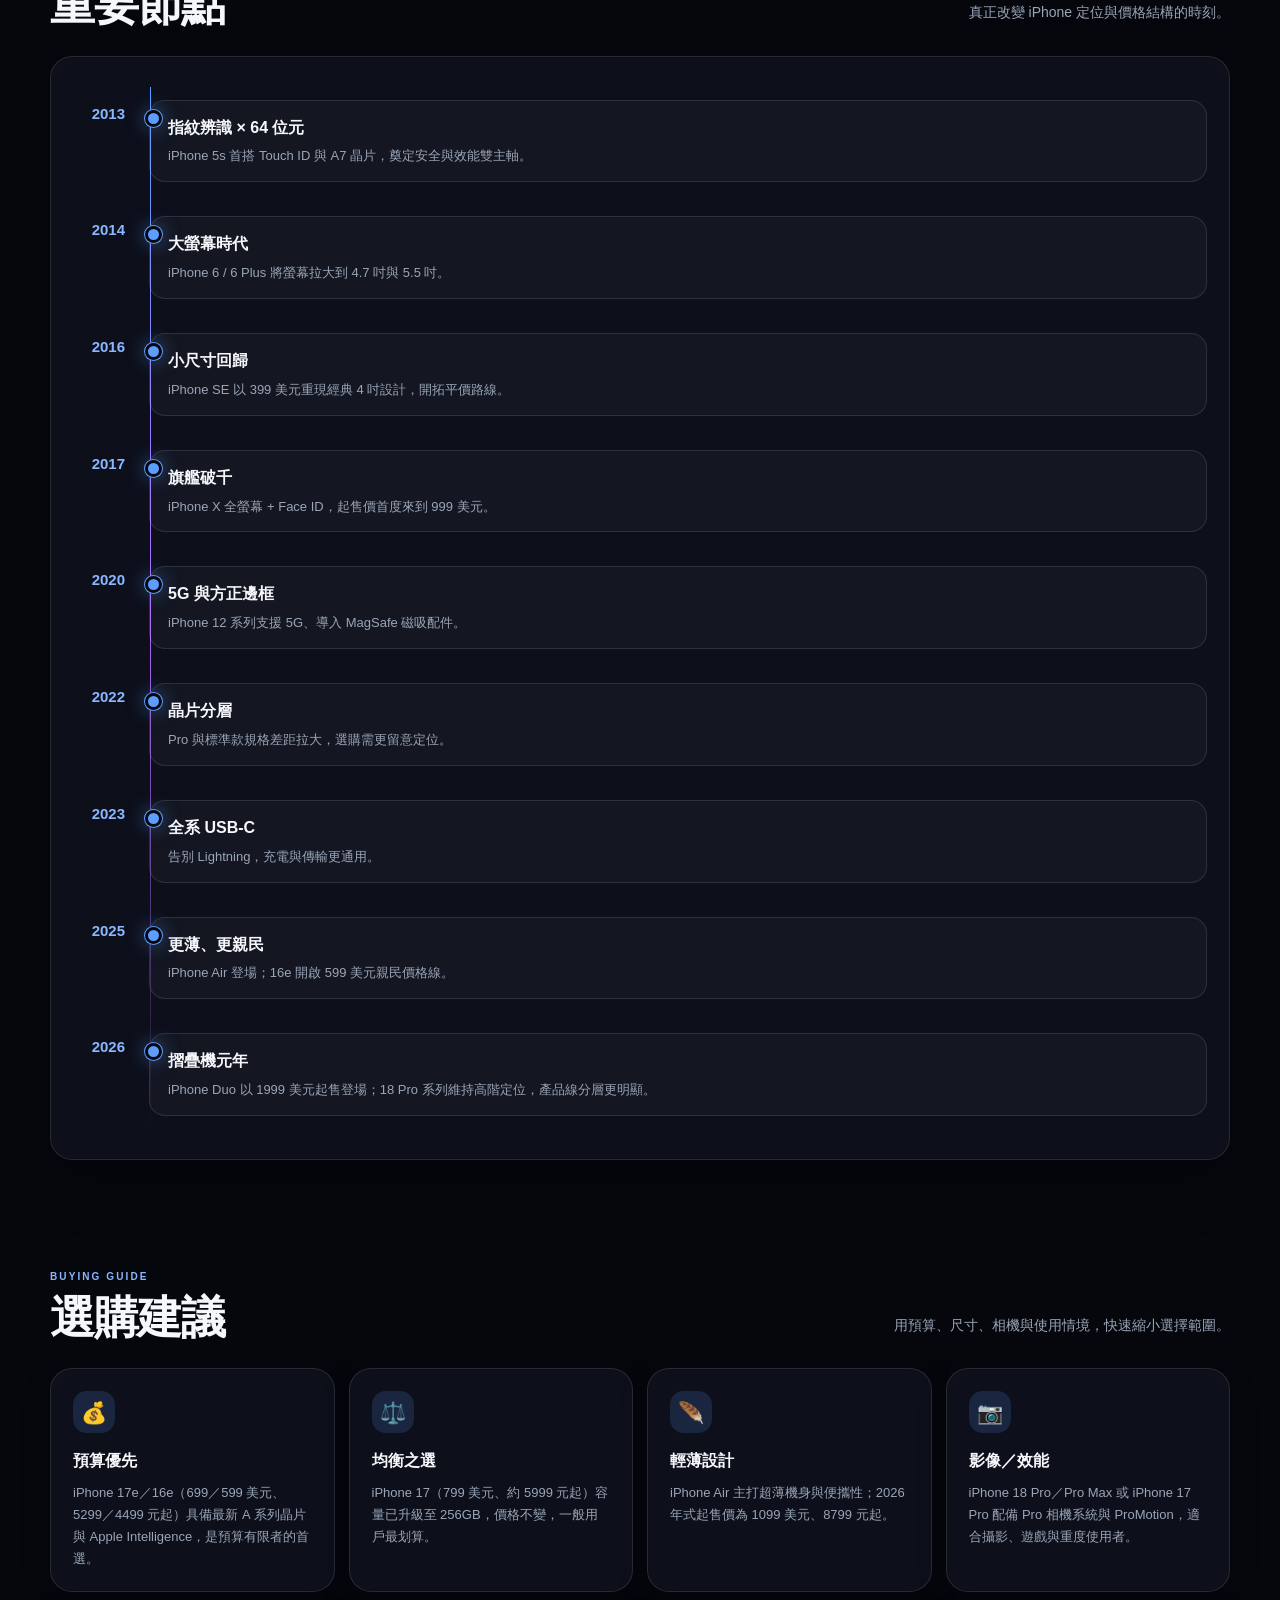
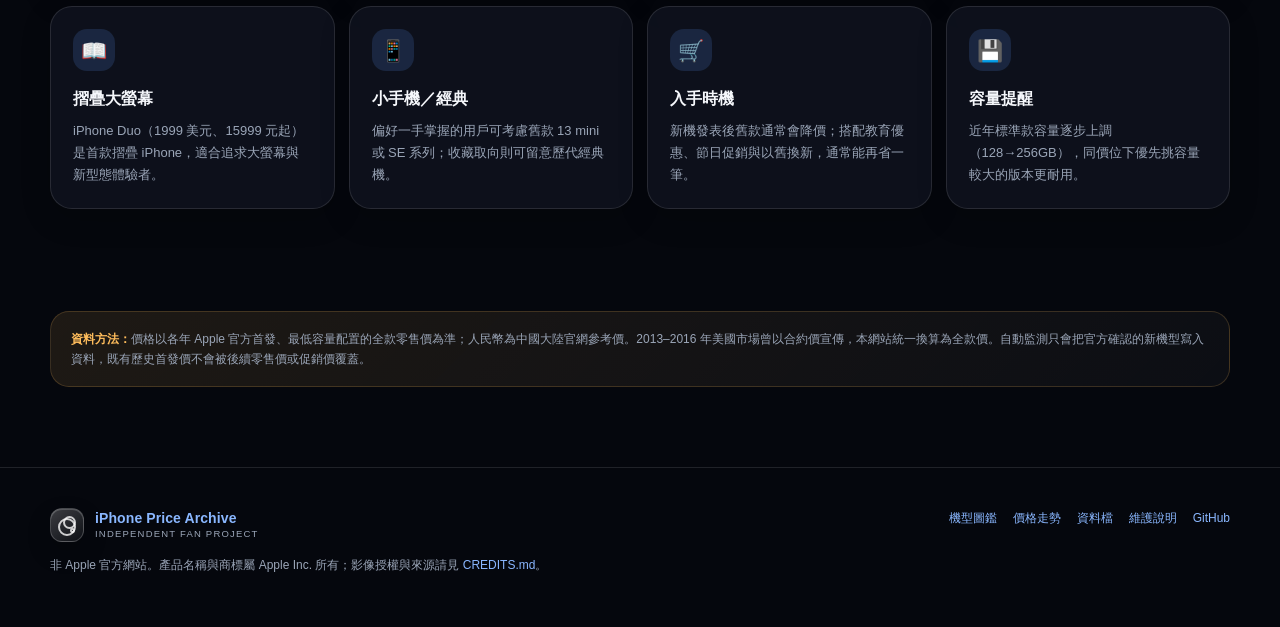
==== commit 0807c7df: "feat: redesign iPhone archive with interactive device explorer" ====
--- a/index.html
+++ b/index.html
@@ -3,83 +3,236 @@
 <head>
   <meta charset="UTF-8">
   <meta name="viewport" content="width=device-width, initial-scale=1.0">
-  <meta name="description" content="iPhone 2013–2026 歷年起售價格全記錄，附價格走勢、里程碑與選購建議，供果粉參考。">
-  <title>iPhone 歷年起售價格全記錄</title>
+  <meta name="theme-color" content="#05070d">
+  <meta name="description" content="追蹤 2013–2026 每一代 iPhone 的首發起售價、外觀辨識、重要節點與選購建議。">
+  <meta property="og:title" content="iPhone Price Archive · 2013–2026">
+  <meta property="og:description" content="用價格、設計與時間軸，收藏十四年的 iPhone 進化史。">
+  <meta property="og:type" content="website">
+  <meta property="og:url" content="https://sssssses123-hue.github.io/iphone-price-summary/">
+  <meta property="og:image" content="https://sssssses123-hue.github.io/iphone-price-summary/assets/apple-park.jpg">
+  <meta name="twitter:card" content="summary_large_image">
+  <title>iPhone Price Archive · 2013–2026</title>
+  <link rel="preload" as="image" href="assets/apple-park.jpg">
   <link rel="stylesheet" href="styles.css">
 </head>
 <body>
-
-  <header class="hero">
-    <div class="wrap">
-      <div>
-        <span class="hero-kicker">Apple Fans · 價格沿革 2013–2026</span>
-        <h1 id="site-title">iPhone 歷年起售價格全記錄</h1>
-        <p class="subtitle" id="site-subtitle">為果粉整理的價格沿革與選購參考</p>
-        <p class="updated" id="site-updated">更新日期：2026-09-20</p>
-      </div>
-      <div class="hero-illustration" aria-hidden="true">
-        <svg viewBox="0 0 400 340" xmlns="http://www.w3.org/2000/svg">
-          <defs>
-            <radialGradient id="glow" cx="50%" cy="50%" r="50%">
-              <stop offset="0%" stop-color="#4f8cff" stop-opacity="0.55"/>
-              <stop offset="100%" stop-color="#4f8cff" stop-opacity="0"/>
-            </radialGradient>
-          </defs>
-          <circle cx="210" cy="165" r="155" fill="url(#glow)"/>
-
-          <path d="M88 168 C 145 128 240 95 312 82" fill="none"
-                stroke="rgba(255,255,255,0.4)" stroke-width="2" stroke-dasharray="6 6" stroke-linecap="round"/>
-          <polygon points="312,76 324,82 314,90" fill="rgba(255,255,255,0.85)"/>
-
-          <!-- 2013 -->
-          <g>
-            <rect x="52" y="170" width="72" height="134" rx="12"
-                  fill="rgba(255,255,255,0.06)" stroke="rgba(255,255,255,0.9)" stroke-width="2"/>
-            <rect x="59" y="181" width="58" height="106" rx="4" fill="rgba(255,255,255,0.16)"/>
-            <circle cx="88" cy="292" r="5" fill="none" stroke="rgba(255,255,255,0.75)" stroke-width="1.5"/>
-            <text x="88" y="324" fill="rgba(255,255,255,0.9)" font-size="13" text-anchor="middle" font-weight="600">2013</text>
-          </g>
-
-          <!-- 2019 -->
-          <g>
-            <rect x="155" y="130" width="82" height="158" rx="14"
-                  fill="rgba(255,255,255,0.08)" stroke="rgba(255,255,255,0.92)" stroke-width="2"/>
-            <rect x="163" y="142" width="66" height="130" rx="4" fill="rgba(255,255,255,0.18)"/>
-            <rect x="183" y="140" width="26" height="10" rx="5" fill="rgba(255,255,255,0.9)"/>
-            <text x="196" y="308" fill="rgba(255,255,255,0.9)" font-size="13" text-anchor="middle" font-weight="600">2019</text>
-          </g>
-
-          <!-- 2026 -->
-          <g>
-            <rect x="272" y="82" width="96" height="190" rx="18"
-                  fill="rgba(255,255,255,0.1)" stroke="rgba(255,255,255,0.95)" stroke-width="2"/>
-            <rect x="281" y="94" width="78" height="162" rx="5" fill="rgba(255,255,255,0.2)"/>
-            <rect x="304" y="92" width="32" height="10" rx="5" fill="rgba(255,255,255,0.9)"/>
-            <text x="320" y="292" fill="rgba(255,255,255,0.9)" font-size="13" text-anchor="middle" font-weight="600">2026</text>
-          </g>
-        </svg>
-      </div>
-    </div>
+  <a class="skip-link" href="#main">跳到主要內容</a>
+  <div class="scroll-progress" id="scroll-progress"></div>
+
+  <nav class="site-nav" id="site-nav" aria-label="主要導覽">
+    <div class="nav-inner">
+      <a class="brand" href="#top" aria-label="回到首頁">
+        <span class="brand-mark" aria-hidden="true"><i></i></span>
+        <span class="brand-copy">
+          <strong>iPhone Price Archive</strong>
+          <small>Design × Price × Time</small>
+        </span>
+      </a>
+      <button class="menu-toggle" id="menu-toggle" aria-label="開啟導覽" aria-expanded="false">
+        <span></span><span></span>
+      </button>
+      <div class="nav-links" id="nav-links">
+        <a href="#universe">Apple 宇宙</a>
+        <a href="#explorer">機型圖鑑</a>
+        <a href="#trend">價格走勢</a>
+        <a href="#milestones">重要節點</a>
+        <a href="#advice">選購指南</a>
+      </div>
+      <div class="nav-actions">
+        <button class="icon-button" id="theme-toggle" type="button" aria-label="切換亮色／暗色模式">
+          <span class="theme-icon" aria-hidden="true"></span>
+        </button>
+        <a class="nav-cta" href="#explorer">開始探索</a>
+      </div>
+    </div>
+  </nav>
+
+  <header class="hero" id="top">
+    <div class="hero-backdrop" aria-hidden="true"></div>
+    <div class="hero-aurora" aria-hidden="true"></div>
+    <div class="wrap hero-grid">
+      <div class="hero-copy">
+        <div class="hero-kicker reveal">
+          <span class="live-dot"></span>
+          2013–2026 · 14 YEARS OF iPHONE
+        </div>
+        <h1 id="site-title" class="reveal">每一代 iPhone，<br><span>價格與設計的進化史</span></h1>
+        <p class="subtitle reveal" id="site-subtitle">從 iPhone 5s 到摺疊 iPhone Duo，收藏每年首發價格、代表機型與產品設計的關鍵轉折。</p>
+        <div class="hero-actions reveal">
+          <a class="button button-primary" href="#explorer">進入機型圖鑑</a>
+          <button class="button button-ghost" id="hero-compare" type="button">隨機比一比</button>
+          <a class="button button-quiet" href="#trend">查看價格走勢</a>
+        </div>
+        <div class="hero-meta reveal">
+          <span id="site-updated">更新日期：2026-09-20</span>
+          <span class="meta-dot"></span>
+          <span>14 年 · 50 款代表機型</span>
+          <span class="meta-dot"></span>
+          <span>資料每日由 GitHub 自動監測</span>
+        </div>
+      </div>
+
+      <div class="hero-stage reveal" aria-label="Apple 產品視覺展示">
+        <div class="stage-orbit orbit-one" aria-hidden="true"></div>
+        <div class="stage-orbit orbit-two" aria-hidden="true"></div>
+        <figure class="stage-card stage-card-main">
+          <img src="assets/iphone-17-family.jpg" alt="iPhone 17、iPhone Air、iPhone 17 Pro 與 iPhone 17 Pro Max 產品合照">
+          <figcaption>
+            <span>2025 / 2026 LINEUP</span>
+            <strong>Thin. Bold. Foldable.</strong>
+          </figcaption>
+        </figure>
+        <figure class="stage-card stage-card-vision">
+          <img src="assets/apple-vision-pro.jpg" alt="Apple Vision Pro 空間運算裝置">
+          <figcaption>Apple Vision Pro</figcaption>
+        </figure>
+        <figure class="stage-card stage-card-watch">
+          <img src="assets/apple-watch.png" alt="Apple Watch Series 10">
+          <figcaption>Apple Watch</figcaption>
+        </figure>
+        <div class="stage-chip"><span>1999</span><small>iPhone Duo USD</small></div>
+      </div>
+    </div>
+    <a class="hero-scroll" href="#universe" aria-label="向下捲動">
+      <span></span>
+    </a>
   </header>
 
-  <main class="wrap">
-
-    <!-- 統計摘要 -->
-    <section class="stats" aria-label="統計摘要">
-      <div class="stat"><div class="label">涵蓋年份</div><div class="value" id="stat-span">2013–2026</div></div>
-      <div class="stat"><div class="label">入門款最低起售</div><div class="value" id="stat-lowest">$399</div></div>
-      <div class="stat"><div class="label">入門款最高起售</div><div class="value" id="stat-highest">$799</div></div>
-      <div class="stat"><div class="label">最新入門起售</div><div class="value" id="stat-now">$699</div></div>
-    </section>
-
-    <!-- 價格表 -->
-    <section id="price-table">
-      <div class="section-head">
-        <span class="bar"></span>
-        <h2>歷年起售價格一覽</h2>
-        <span class="desc">以美國官網全款起售價（美元）為準，附國行人民幣參考</span>
-      </div>
-      <div class="card table-card">
+  <main id="main">
+    <section class="stats-wrap wrap" aria-label="統計摘要">
+      <div class="stats">
+        <article class="stat reveal">
+          <span class="stat-icon">◷</span>
+          <div><small>涵蓋年份</small><strong id="stat-span">2013–2026</strong></div>
+        </article>
+        <article class="stat reveal">
+          <span class="stat-icon">↓</span>
+          <div><small>入門款最低起售</small><strong id="stat-lowest">$399</strong></div>
+        </article>
+        <article class="stat reveal">
+          <span class="stat-icon">↑</span>
+          <div><small>入門款最高起售</small><strong id="stat-highest">$799</strong></div>
+        </article>
+        <article class="stat reveal">
+          <span class="stat-icon">◎</span>
+          <div><small>最新入門起售</small><strong id="stat-now">$699</strong></div>
+        </article>
+      </div>
+    </section>
+
+    <section class="wrap section" id="universe">
+      <div class="section-head reveal">
+        <div>
+          <span class="eyebrow">THE APPLE UNIVERSE</span>
+          <h2>設計、人物與空間運算</h2>
+        </div>
+        <p>不只價格。從 Apple Park、iPhone、Watch 到 Vision Pro，理解每個產品如何形塑一代人的科技記憶。</p>
+      </div>
+
+      <div class="universe-grid">
+        <article class="story-card story-card-wide reveal">
+          <img src="assets/apple-park.jpg" alt="Apple Park 航拍景觀" loading="lazy">
+          <div class="story-overlay"></div>
+          <div class="story-content">
+            <span class="story-tag">CUPERTINO</span>
+            <h3>Apple Park</h3>
+            <p>一座以無限循環為概念的總部，也象徵 Apple 對整合設計、能源與細節的執念。</p>
+          </div>
+        </article>
+
+        <article class="story-card reveal">
+          <img src="assets/iphone-17-family.jpg" alt="iPhone 17 系列產品" loading="lazy">
+          <div class="story-overlay"></div>
+          <div class="story-content">
+            <span class="story-tag">PRODUCTS</span>
+            <h3>從單一 iPhone 到完整家族</h3>
+            <p>Pro、Plus、mini、e、Air 與 Duo，價格帶與使用情境持續分化。</p>
+          </div>
+        </article>
+
+        <article class="story-card reveal">
+          <img src="assets/apple-vision-pro.jpg" alt="Apple Vision Pro 產品照片" loading="lazy">
+          <div class="story-overlay"></div>
+          <div class="story-content">
+            <span class="story-tag">SPATIAL</span>
+            <h3>Vision Pro</h3>
+            <p>Apple 將螢幕帶離手機邊界，重新定義空間運算與沉浸式內容。</p>
+          </div>
+        </article>
+
+        <article class="story-card story-card-portrait reveal">
+          <img src="assets/steve-jobs.jpg" alt="Steve Jobs 肖像" loading="lazy">
+          <div class="story-overlay"></div>
+          <div class="story-content">
+            <span class="story-tag">FOUNDER</span>
+            <h3>Steve Jobs</h3>
+            <p>以「站在科技與人文交會處」奠定 Apple 的產品哲學，也影響第一代 iPhone 的極簡方向。</p>
+          </div>
+        </article>
+
+        <article class="story-card story-card-portrait reveal">
+          <img src="assets/tim-cook.jpg" alt="Tim Cook 肖像" loading="lazy">
+          <div class="story-overlay"></div>
+          <div class="story-content">
+            <span class="story-tag">CEO</span>
+            <h3>Tim Cook</h3>
+            <p>在供應鏈、服務、Apple Silicon 與隱私治理上擴張生態系，推動 iPhone 進入成熟期。</p>
+          </div>
+        </article>
+
+        <article class="story-card reveal">
+          <img src="assets/apple-watch.png" alt="Apple Watch Series 10" loading="lazy">
+          <div class="story-overlay"></div>
+          <div class="story-content">
+            <span class="story-tag">WEARABLE</span>
+            <h3>Apple Watch</h3>
+            <p>從配件走向健康與運動平台，是 iPhone 生態最重要的隨身節點之一。</p>
+          </div>
+        </article>
+      </div>
+    </section>
+
+    <section class="wrap section" id="explorer">
+      <div class="section-head reveal">
+        <div>
+          <span class="eyebrow">PRICE & DEVICE EXPLORER</span>
+          <h2>歷年 iPhone 機型圖鑑</h2>
+        </div>
+        <p>每台手機都以可辨識的 SVG 重繪：Home 鍵、瀏海、動態島、鏡頭排列與摺疊形態都能一眼區分。</p>
+      </div>
+
+      <div class="explorer-toolbar reveal">
+        <label class="search-box">
+          <span aria-hidden="true">⌕</span>
+          <input id="search-input" type="search" placeholder="搜尋 iPhone、年份或價格…" autocomplete="off">
+        </label>
+        <label class="select-wrap">
+          <span>年份</span>
+          <select id="year-filter"><option value="all">全部年份</option></select>
+        </label>
+        <label class="select-wrap">
+          <span>排序</span>
+          <select id="sort-mode">
+            <option value="year-asc">年份：舊到新</option>
+            <option value="year-desc">年份：新到舊</option>
+            <option value="price-asc">價格：低到高</option>
+            <option value="price-desc">價格：高到低</option>
+          </select>
+        </label>
+        <div class="view-switch" role="group" aria-label="顯示模式">
+          <button class="view-button is-active" type="button" data-view="grid">圖鑑</button>
+          <button class="view-button" type="button" data-view="table">表格</button>
+        </div>
+      </div>
+
+      <div class="explorer-summary reveal">
+        <span id="result-count">顯示 50 款機型</span>
+        <button class="text-button" id="clear-filters" type="button">清除篩選</button>
+      </div>
+
+      <div class="iphone-grid" id="iphone-grid"></div>
+
+      <div class="table-card card is-hidden" id="table-view">
         <div class="table-scroll">
           <table>
             <thead>
@@ -96,54 +249,100 @@
       </div>
     </section>
 
-    <!-- 價格走勢 -->
-    <section id="trend">
-      <div class="section-head">
-        <span class="bar"></span>
-        <h2>起售價格走勢</h2>
-        <span class="desc">每年「最便宜新款」的美元起售價</span>
-      </div>
-      <div class="card chart-card">
-        <div id="trend-chart"></div>
-      </div>
-    </section>
-
-    <!-- 重要節點 -->
-    <section id="milestones">
-      <div class="section-head">
-        <span class="bar"></span>
-        <h2>重要節點</h2>
-        <span class="desc">影響價格與產品線的關鍵時刻</span>
-      </div>
-      <div class="card">
+    <section class="wrap section" id="trend">
+      <div class="section-head reveal">
+        <div>
+          <span class="eyebrow">PRICE EVOLUTION</span>
+          <h2>起售價格走勢</h2>
+        </div>
+        <p>每年「最便宜新款」的美元起售價。將滑鼠移到節點上，可查看該年度資訊。</p>
+      </div>
+      <div class="card chart-card reveal">
+        <div class="chart-legend">
+          <span><i class="legend-dot"></i> 當年度入門款起售價</span>
+          <strong id="chart-delta">14 年價格變化</strong>
+        </div>
+        <div class="chart-stage">
+          <div id="trend-chart"></div>
+          <div class="chart-tooltip" id="chart-tooltip" hidden></div>
+        </div>
+      </div>
+    </section>
+
+    <section class="wrap section" id="milestones">
+      <div class="section-head reveal">
+        <div>
+          <span class="eyebrow">KEY MOMENTS</span>
+          <h2>重要節點</h2>
+        </div>
+        <p>真正改變 iPhone 定位與價格結構的時刻。</p>
+      </div>
+      <div class="card timeline-card reveal">
         <ul class="timeline" id="milestone-list"></ul>
       </div>
     </section>
 
-    <!-- 選購建議 -->
-    <section id="advice">
-      <div class="section-head">
-        <span class="bar"></span>
-        <h2>選購建議</h2>
-        <span class="desc">依需求與預算，快速找到適合的 iPhone</span>
+    <section class="wrap section" id="advice">
+      <div class="section-head reveal">
+        <div>
+          <span class="eyebrow">BUYING GUIDE</span>
+          <h2>選購建議</h2>
+        </div>
+        <p>用預算、尺寸、相機與使用情境，快速縮小選擇範圍。</p>
       </div>
       <div class="advice-grid" id="advice-grid"></div>
     </section>
 
-    <!-- 注意事項 -->
-    <section id="notice">
-      <div class="notice">
-        <strong>注意事項：</strong>價格以各年官方首發、最低容量配置的「全款零售價」為準（美元），人民幣為國行參考價；2013–2016 年美國市場曾以合約價宣傳，此處已換算為全款價以便比較。所有資料集中於 <code>data.js</code>，可直接編輯更新。
+    <section class="wrap section notice-section">
+      <div class="notice reveal">
+        <strong>資料方法：</strong>價格以各年 Apple 官方首發、最低容量配置的全款零售價為準；人民幣為中國大陸官網參考價。2013–2016 年美國市場曾以合約價宣傳，本網站統一換算為全款價。自動監測只會把官方確認的新機型寫入資料，既有歷史首發價不會被後續零售價或促銷價覆蓋。
       </div>
     </section>
   </main>
 
   <footer>
-    <div>iPhone 歷年起售價格全記錄 · 2013–2026</div>
-    <div>如需更新資料，請編輯 <a href="data.js" target="_blank">data.js</a>，或參考 <a href="編輯說明.md" target="_blank">編輯說明</a>。</div>
+    <div class="wrap footer-grid">
+      <div>
+        <a class="brand footer-brand" href="#top">
+          <span class="brand-mark" aria-hidden="true"><i></i></span>
+          <span class="brand-copy"><strong>iPhone Price Archive</strong><small>Independent fan project</small></span>
+        </a>
+        <p>非 Apple 官方網站。產品名稱與商標屬 Apple Inc. 所有；影像授權與來源請見 <a href="CREDITS.md">CREDITS.md</a>。</p>
+      </div>
+      <div class="footer-links">
+        <a href="#explorer">機型圖鑑</a>
+        <a href="#trend">價格走勢</a>
+        <a href="data.js">資料檔</a>
+        <a href="編輯說明.md">維護說明</a>
+        <a href="https://github.com/sssssses123-hue/iphone-price-summary" target="_blank" rel="noopener">GitHub</a>
+      </div>
+    </div>
   </footer>
+
+  <div class="compare-tray" id="compare-tray" hidden>
+    <div class="compare-tray-inner">
+      <div>
+        <small>已選機型</small>
+        <div class="compare-chips" id="compare-chips"></div>
+      </div>
+      <div class="compare-actions">
+        <button class="text-button" id="compare-clear" type="button">清除</button>
+        <button class="button button-primary" id="compare-open" type="button">開始比較</button>
+      </div>
+    </div>
+  </div>
+
+  <div class="modal" id="detail-modal" hidden>
+    <div class="modal-backdrop" data-close-modal></div>
+    <div class="modal-panel" role="dialog" aria-modal="true" aria-labelledby="modal-title">
+      <button class="modal-close" type="button" data-close-modal aria-label="關閉">×</button>
+      <div id="modal-content"></div>
+    </div>
+  </div>
+
+  <button class="back-to-top" id="back-to-top" type="button" aria-label="回到頂端">↑</button>
 
   <script src="data.js"></script>
   <script src="app.js"></script>
 </body>
-</html>
+</html>
--- a/styles.css
+++ b/styles.css
@@ -1,220 +1,391 @@
 /* ============================================================
-   樣式表（styles.css）
-   iPhone 歷年起售價格網站 · 可自行調整配色與字級
+   iPhone Price Archive · 2026 visual system
    ============================================================ */
 
 :root {
-  --bg: #f5f6fa;
-  --card: #ffffff;
-  --ink: #1d1d1f;
-  --muted: #6e6e73;
-  --line: #e5e7ee;
-  --accent: #0a84ff;
-  --accent-dark: #0066d6;
-  --violet: #5e5ce6;
-  --green: #30b555;
-  --hero-grad: linear-gradient(135deg, #0b1026 0%, #16204a 42%, #263b7a 100%);
-  --radius: 18px;
-  --shadow: 0 10px 30px rgba(20, 30, 60, 0.08);
+  --bg: #05070d;
+  --bg-soft: #090d16;
+  --surface: rgba(17, 22, 34, 0.72);
+  --surface-strong: rgba(20, 26, 40, 0.92);
+  --surface-solid: #0e1320;
+  --card: rgba(255, 255, 255, 0.065);
+  --card-hover: rgba(255, 255, 255, 0.1);
+  --ink: #f5f7fb;
+  --muted: #9aa5b7;
+  --muted-2: #6f7b8e;
+  --line: rgba(255, 255, 255, 0.11);
+  --line-strong: rgba(255, 255, 255, 0.2);
+  --accent: #5c9dff;
+  --accent-dark: #8ab7ff;
+  --accent-soft: rgba(92, 157, 255, 0.16);
+  --violet: #b06cff;
+  --mint: #50e3c2;
+  --amber: #ffbd5c;
+  --danger: #ff6b81;
+  --hero-grad: radial-gradient(circle at 80% 15%, rgba(92, 157, 255, 0.2), transparent 35%), radial-gradient(circle at 15% 70%, rgba(176, 108, 255, 0.16), transparent 34%), linear-gradient(135deg, #05070d 0%, #0a1020 52%, #11182d 100%);
+  --shadow: 0 20px 55px rgba(0, 0, 0, 0.28);
+  --shadow-soft: 0 10px 30px rgba(0, 0, 0, 0.18);
+  --radius: 22px;
+  --radius-sm: 14px;
+  --content: 1180px;
+  --ease: cubic-bezier(0.2, 0.8, 0.2, 1);
+}
+
+[data-theme="light"] {
+  --bg: #f4f6fa;
+  --bg-soft: #eef1f7;
+  --surface: rgba(255, 255, 255, 0.78);
+  --surface-strong: rgba(255, 255, 255, 0.95);
+  --surface-solid: #ffffff;
+  --card: rgba(255, 255, 255, 0.86);
+  --card-hover: #ffffff;
+  --ink: #162033;
+  --muted: #66728a;
+  --muted-2: #8993a5;
+  --line: rgba(26, 40, 68, 0.1);
+  --line-strong: rgba(26, 40, 68, 0.17);
+  --accent: #2477f3;
+  --accent-dark: #0d5fda;
+  --accent-soft: rgba(36, 119, 243, 0.12);
+  --violet: #7d43e6;
+  --mint: #139b84;
+  --amber: #c47a00;
+  --danger: #d33a53;
+  --shadow: 0 18px 45px rgba(33, 51, 82, 0.12);
+  --shadow-soft: 0 8px 24px rgba(33, 51, 82, 0.08);
 }
 
 * { box-sizing: border-box; }
-
 html { scroll-behavior: smooth; }
-
 body {
   margin: 0;
-  font-family: -apple-system, BlinkMacSystemFont, "Segoe UI", "PingFang TC",
-    "Microsoft JhengHei", "Noto Sans TC", "Helvetica Neue", Arial, sans-serif;
   color: var(--ink);
-  background: var(--bg);
-  line-height: 1.7;
+  background: radial-gradient(circle at 10% 10%, rgba(92, 157, 255, 0.08), transparent 26rem), radial-gradient(circle at 90% 30%, rgba(176, 108, 255, 0.06), transparent 28rem), var(--bg);
+  font-family: -apple-system, BlinkMacSystemFont, "SF Pro Display", "Segoe UI", "PingFang TC", "Microsoft JhengHei", "Noto Sans TC", sans-serif;
+  line-height: 1.68;
   -webkit-font-smoothing: antialiased;
-}
-
-.wrap { max-width: 1100px; margin: 0 auto; padding: 0 22px; }
-
-/* ---------- 頁首 ---------- */
-.hero {
-  background: var(--hero-grad);
-  color: #fff;
-  padding: 56px 0 72px;
-  position: relative;
-  overflow: hidden;
-}
-.hero .wrap {
-  display: grid;
-  grid-template-columns: 1.25fr 0.75fr;
-  align-items: center;
-  gap: 28px;
-}
-.hero-kicker {
-  display: inline-flex;
-  align-items: center;
-  gap: 8px;
-  background: rgba(255,255,255,0.12);
-  border: 1px solid rgba(255,255,255,0.18);
-  padding: 6px 14px;
-  border-radius: 999px;
-  font-size: 13px;
-  letter-spacing: 0.4px;
-  margin-bottom: 18px;
-}
-.hero h1 {
-  font-size: clamp(30px, 4.6vw, 48px);
-  line-height: 1.15;
-  margin: 0 0 14px;
-  letter-spacing: 0.5px;
-}
-.hero .subtitle {
-  font-size: 17px;
-  color: rgba(255,255,255,0.82);
-  margin: 0 0 10px;
-}
-.hero .updated {
-  font-size: 13px;
-  color: rgba(255,255,255,0.55);
-}
-.hero-illustration { display: flex; justify-content: center; }
-.hero-illustration svg { width: 100%; max-width: 380px; height: auto; }
-
-/* ---------- 統計卡片 ---------- */
-.stats {
-  display: grid;
-  grid-template-columns: repeat(4, 1fr);
-  gap: 16px;
-  margin: -38px 0 34px;
-  position: relative;
-  z-index: 2;
-}
-.stat {
-  background: var(--card);
-  border: 1px solid var(--line);
-  border-radius: var(--radius);
-  padding: 18px 20px;
-  box-shadow: var(--shadow);
-}
-.stat .label { font-size: 13px; color: var(--muted); margin-bottom: 6px; }
-.stat .value { font-size: 24px; font-weight: 700; letter-spacing: 0.3px; }
-
-/* ---------- 章節 ---------- */
-section { margin: 48px 0; }
-.section-head { display: flex; align-items: baseline; gap: 14px; margin-bottom: 18px; }
-.section-head h2 { font-size: 26px; margin: 0; letter-spacing: 0.5px; }
-.section-head .bar {
-  width: 6px; height: 24px; border-radius: 3px;
-  background: linear-gradient(var(--accent), var(--violet));
-}
-.section-head .desc { font-size: 14px; color: var(--muted); }
-
-.card {
-  background: var(--card);
-  border: 1px solid var(--line);
-  border-radius: var(--radius);
-  box-shadow: var(--shadow);
-}
-
-/* ---------- 表格 ---------- */
-.table-card { overflow: hidden; }
+  text-rendering: optimizeLegibility;
+}
+body.modal-open { overflow: hidden; }
+img { display: block; max-width: 100%; }
+a { color: inherit; }
+button, input, select { font: inherit; }
+button { color: inherit; }
+.wrap { width: min(var(--content), calc(100% - 44px)); margin: 0 auto; }
+.is-hidden { display: none !important; }
+.skip-link { position: fixed; left: 18px; top: -80px; z-index: 999; background: var(--ink); color: var(--bg); padding: 10px 16px; border-radius: 10px; transition: top 0.2s ease; }
+.skip-link:focus { top: 18px; }
+.scroll-progress { position: fixed; left: 0; top: 0; height: 3px; width: 0; z-index: 999; background: linear-gradient(90deg, var(--accent), var(--violet), var(--mint)); box-shadow: 0 0 18px rgba(92, 157, 255, 0.7); }
+
+/* ---------- Navigation ---------- */
+.site-nav { position: fixed; inset: 0 0 auto; z-index: 100; padding: 14px 0; transition: background 0.25s ease, border-color 0.25s ease, backdrop-filter 0.25s ease; border-bottom: 1px solid transparent; }
+.site-nav.is-scrolled { background: color-mix(in srgb, var(--bg) 78%, transparent); border-color: var(--line); backdrop-filter: blur(22px) saturate(1.3); }
+.nav-inner { width: min(1280px, calc(100% - 44px)); margin: 0 auto; display: flex; align-items: center; gap: 28px; }
+.brand { display: inline-flex; align-items: center; gap: 11px; text-decoration: none; min-width: max-content; }
+.brand-mark { width: 34px; height: 34px; border-radius: 12px; position: relative; background: linear-gradient(145deg, rgba(255,255,255,0.22), rgba(255,255,255,0.04)); border: 1px solid var(--line-strong); box-shadow: inset 0 1px 0 rgba(255,255,255,0.18), 0 10px 24px rgba(0,0,0,0.18); display: grid; place-items: center; }
+.brand-mark::before, .brand-mark::after, .brand-mark i { content: ""; position: absolute; border-radius: 50%; border: 2px solid rgba(255,255,255,0.78); }
+.brand-mark::before { width: 14px; height: 14px; left: 7px; top: 9px; }
+.brand-mark::after { width: 9px; height: 9px; right: 7px; top: 7px; }
+.brand-mark i { width: 5px; height: 5px; right: 8px; bottom: 8px; }
+.brand-copy { display: grid; line-height: 1.15; }
+.brand-copy strong { font-size: 14px; letter-spacing: 0.1px; }
+.brand-copy small { color: var(--muted); font-size: 9.5px; letter-spacing: 1.2px; text-transform: uppercase; margin-top: 3px; }
+.nav-links { display: flex; align-items: center; gap: 4px; margin-left: auto; }
+.nav-links a { text-decoration: none; color: var(--muted); font-size: 13px; padding: 9px 12px; border-radius: 999px; transition: color 0.2s ease, background 0.2s ease; }
+.nav-links a:hover, .nav-links a.is-active { color: var(--ink); background: var(--card); }
+.nav-actions { display: flex; align-items: center; gap: 9px; }
+.nav-cta { text-decoration: none; font-size: 13px; font-weight: 700; padding: 10px 16px; border-radius: 999px; background: var(--ink); color: var(--bg); box-shadow: 0 8px 24px rgba(0,0,0,0.22); }
+.icon-button, .menu-toggle { width: 38px; height: 38px; border-radius: 50%; border: 1px solid var(--line); background: var(--card); display: grid; place-items: center; cursor: pointer; }
+.theme-icon { width: 16px; height: 16px; border-radius: 50%; box-shadow: inset -5px -2px 0 0 currentColor; }
+[data-theme="light"] .theme-icon { box-shadow: inset 0 0 0 4px currentColor; }
+.menu-toggle { display: none; border: 0; background: transparent; gap: 4px; }
+.menu-toggle span { display: block; width: 20px; height: 2px; border-radius: 2px; background: var(--ink); }
+
+/* ---------- Hero ---------- */
+.hero { min-height: 940px; position: relative; overflow: hidden; isolation: isolate; display: flex; align-items: center; padding: 140px 0 105px; background: var(--hero-grad); }
+.hero-backdrop { position: absolute; inset: 0; z-index: -3; background-image: linear-gradient(90deg, rgba(5,7,13,0.97) 0%, rgba(5,7,13,0.82) 38%, rgba(5,7,13,0.38) 70%, rgba(5,7,13,0.78) 100%), linear-gradient(180deg, rgba(5,7,13,0.32), rgba(5,7,13,0.96) 88%), url("assets/apple-park.jpg"); background-size: cover; background-position: center; transform: scale(1.035); filter: saturate(0.9) contrast(1.08); }
+[data-theme="light"] .hero-backdrop { background-image: linear-gradient(90deg, rgba(244,246,250,0.97) 0%, rgba(244,246,250,0.78) 40%, rgba(8,14,25,0.42) 76%, rgba(8,14,25,0.7) 100%), linear-gradient(180deg, rgba(10,15,25,0.08), rgba(5,7,13,0.54) 88%), url("assets/apple-park.jpg"); }
+.hero-aurora { position: absolute; inset: -20%; z-index: -2; pointer-events: none; background: conic-gradient(from 210deg at 70% 25%, transparent, rgba(92,157,255,0.16), transparent 32%, rgba(176,108,255,0.14), transparent 68%); filter: blur(30px); animation: auroraSpin 18s linear infinite; }
+.hero-grid { display: grid; grid-template-columns: minmax(0, 0.93fr) minmax(430px, 1.07fr); gap: 42px; align-items: center; }
+.hero-copy { max-width: 640px; }
+.hero-kicker { display: inline-flex; align-items: center; gap: 10px; color: rgba(255,255,255,0.78); font-size: 11.5px; letter-spacing: 1.8px; font-weight: 700; text-transform: uppercase; margin-bottom: 24px; padding: 8px 13px; border: 1px solid rgba(255,255,255,0.14); background: rgba(255,255,255,0.06); border-radius: 999px; backdrop-filter: blur(12px); }
+.live-dot { width: 7px; height: 7px; border-radius: 50%; background: var(--mint); box-shadow: 0 0 0 5px rgba(80,227,194,0.12), 0 0 17px var(--mint); }
+.hero h1 { margin: 0; font-size: clamp(43px, 6.1vw, 78px); line-height: 0.98; letter-spacing: -2.4px; font-weight: 800; color: #fff; text-wrap: balance; }
+.hero h1 span { background: linear-gradient(105deg, #ffffff 12%, #9ec2ff 46%, #d5b5ff 82%); -webkit-background-clip: text; background-clip: text; color: transparent; }
+.hero .subtitle { color: rgba(255,255,255,0.72); font-size: 17px; max-width: 570px; margin: 26px 0 30px; line-height: 1.8; }
+.hero-actions { display: flex; align-items: center; flex-wrap: wrap; gap: 11px; }
+.button { border: 0; border-radius: 999px; padding: 13px 20px; cursor: pointer; text-decoration: none; display: inline-flex; align-items: center; justify-content: center; font-size: 13.5px; font-weight: 750; transition: transform 0.22s var(--ease), background 0.22s ease, border-color 0.22s ease, box-shadow 0.22s ease; }
+.button:hover { transform: translateY(-2px); }
+.button-primary { background: linear-gradient(135deg, #eef5ff, #b9d6ff); color: #0a1425; box-shadow: 0 12px 30px rgba(92,157,255,0.24); }
+.button-primary:hover { box-shadow: 0 16px 38px rgba(92,157,255,0.34); }
+.button-ghost { background: rgba(255,255,255,0.1); color: #fff; border: 1px solid rgba(255,255,255,0.18); backdrop-filter: blur(10px); }
+.button-quiet { background: transparent; border: 1px solid rgba(255,255,255,0.14); color: rgba(255,255,255,0.75); }
+.hero-meta { display: flex; align-items: center; flex-wrap: wrap; gap: 10px; margin-top: 34px; color: rgba(255,255,255,0.48); font-size: 11.5px; }
+.meta-dot { width: 3px; height: 3px; background: rgba(255,255,255,0.34); border-radius: 50%; }
+.hero-stage { min-height: 590px; position: relative; perspective: 1400px; }
+.stage-orbit { position: absolute; left: 50%; top: 50%; border: 1px solid rgba(255,255,255,0.13); border-radius: 50%; transform: translate(-50%, -50%) rotateX(66deg); }
+.orbit-one { width: 520px; height: 520px; animation: orbitBreath 7s ease-in-out infinite; }
+.orbit-two { width: 390px; height: 390px; border-color: rgba(92,157,255,0.22); animation: orbitBreath 7s ease-in-out infinite reverse; }
+.stage-card { position: absolute; margin: 0; overflow: hidden; border-radius: 25px; background: rgba(255,255,255,0.08); border: 1px solid rgba(255,255,255,0.18); box-shadow: 0 35px 70px rgba(0,0,0,0.42), inset 0 1px 0 rgba(255,255,255,0.16); backdrop-filter: blur(20px); }
+.stage-card img { width: 100%; height: 100%; object-fit: cover; }
+.stage-card figcaption { position: absolute; left: 14px; right: 14px; bottom: 13px; display: grid; gap: 3px; color: #fff; text-shadow: 0 2px 14px rgba(0,0,0,0.8); }
+.stage-card figcaption span { font-size: 9px; letter-spacing: 1.5px; font-weight: 800; color: rgba(255,255,255,0.7); }
+.stage-card figcaption strong { font-size: 19px; letter-spacing: -0.4px; }
+.stage-card-main { width: 470px; height: 340px; right: 18px; top: 126px; transform: rotateY(-8deg) rotateZ(1.5deg); animation: floatMain 7s ease-in-out infinite; }
+.stage-card-main::after, .stage-card-vision::after, .stage-card-watch::after { content: ""; position: absolute; inset: 0; background: linear-gradient(180deg, transparent 42%, rgba(3,6,12,0.8)); pointer-events: none; }
+.stage-card-vision { width: 235px; height: 205px; right: 365px; top: 34px; transform: rotate(-3deg); animation: floatSmall 6s ease-in-out infinite 0.5s; }
+.stage-card-watch { width: 180px; height: 255px; right: 32px; top: 20px; transform: rotate(4deg); animation: floatSmall 6.7s ease-in-out infinite 1.1s; }
+.stage-card-watch img { object-fit: contain; background: rgba(255,255,255,0.92); padding: 10px; }
+.stage-chip { position: absolute; left: 55px; bottom: 64px; z-index: 4; display: grid; gap: 1px; min-width: 142px; padding: 16px 18px; border-radius: 20px; color: #fff; background: rgba(11,16,28,0.72); border: 1px solid rgba(255,255,255,0.17); box-shadow: 0 22px 50px rgba(0,0,0,0.4); backdrop-filter: blur(20px); animation: floatSmall 5.6s ease-in-out infinite 0.3s; }
+.stage-chip span { font-size: 30px; font-weight: 850; letter-spacing: -1px; }
+.stage-chip small { font-size: 9px; letter-spacing: 1.4px; color: rgba(255,255,255,0.58); text-transform: uppercase; }
+.hero-scroll { position: absolute; left: 50%; bottom: 24px; transform: translateX(-50%); width: 24px; height: 44px; border: 1px solid rgba(255,255,255,0.26); border-radius: 999px; display: grid; place-items: start center; padding-top: 7px; }
+.hero-scroll span { width: 4px; height: 8px; border-radius: 999px; background: #fff; animation: scrollDot 1.7s ease-in-out infinite; }
+/* ---------- Reveal / stats ---------- */
+.reveal { opacity: 0; transform: translateY(24px); transition: opacity 0.7s var(--ease), transform 0.7s var(--ease); }
+.reveal.is-visible { opacity: 1; transform: translateY(0); }
+.stats-wrap { position: relative; z-index: 5; margin-top: -76px; }
+.stats { display: grid; grid-template-columns: repeat(4, 1fr); gap: 14px; }
+.stat { min-height: 110px; border: 1px solid var(--line); border-radius: 22px; padding: 20px; display: flex; gap: 15px; align-items: center; background: var(--surface); box-shadow: var(--shadow); backdrop-filter: blur(24px) saturate(1.25); }
+.stat-icon { flex: 0 0 42px; width: 42px; height: 42px; border-radius: 14px; display: grid; place-items: center; background: linear-gradient(145deg, var(--accent-soft), rgba(176,108,255,0.1)); color: var(--accent-dark); font-size: 20px; border: 1px solid var(--line); }
+.stat small { display: block; color: var(--muted); font-size: 11px; margin-bottom: 2px; }
+.stat strong { display: block; font-size: 25px; line-height: 1.1; letter-spacing: -0.7px; font-variant-numeric: tabular-nums; }
+
+/* ---------- Sections ---------- */
+.section { margin-top: 102px; margin-bottom: 0; scroll-margin-top: 88px; }
+.section-head { display: grid; grid-template-columns: minmax(280px, 0.9fr) minmax(280px, 1.1fr); gap: 30px; align-items: end; margin-bottom: 27px; }
+.section-head h2 { margin: 5px 0 0; font-size: clamp(28px, 3.5vw, 46px); line-height: 1.06; letter-spacing: -1.5px; }
+.section-head p { margin: 0 0 4px; color: var(--muted); font-size: 14px; max-width: 610px; justify-self: end; text-align: right; }
+.eyebrow { color: var(--accent-dark); font-size: 10px; letter-spacing: 2.1px; font-weight: 800; text-transform: uppercase; }
+.card { background: var(--surface); border: 1px solid var(--line); border-radius: var(--radius); box-shadow: var(--shadow); backdrop-filter: blur(22px); }
+
+/* ---------- Universe cards ---------- */
+.universe-grid { display: grid; grid-template-columns: repeat(12, 1fr); gap: 14px; }
+.story-card { position: relative; grid-column: span 4; min-height: 330px; border-radius: 24px; overflow: hidden; border: 1px solid var(--line); background: var(--surface-solid); box-shadow: var(--shadow); isolation: isolate; transition: transform 0.35s var(--ease), border-color 0.3s ease; }
+.story-card:nth-child(1) { grid-column: span 7; min-height: 390px; }
+.story-card:nth-child(2) { grid-column: span 5; min-height: 390px; }
+.story-card:nth-child(3), .story-card:nth-child(4), .story-card:nth-child(5) { grid-column: span 4; }
+.story-card:nth-child(6) { grid-column: span 12; min-height: 320px; }
+.story-card:hover { transform: translateY(-6px); border-color: var(--line-strong); }
+.story-card img { width: 100%; height: 100%; position: absolute; inset: 0; object-fit: cover; transition: transform 0.8s var(--ease), filter 0.4s ease; }
+.story-card:hover img { transform: scale(1.055); filter: saturate(1.12); }
+.story-card:nth-child(4) img, .story-card:nth-child(5) img { object-position: center top; }
+.story-card:nth-child(6) img { object-fit: contain; background: linear-gradient(135deg, #eef3fb, #c9d8ed); padding: 40px; }
+.story-overlay { position: absolute; inset: 0; z-index: 1; background: linear-gradient(180deg, rgba(3,6,11,0.05) 20%, rgba(3,6,11,0.9) 100%); }
+.story-content { position: absolute; z-index: 2; left: 22px; right: 22px; bottom: 20px; color: #fff; }
+.story-tag { font-size: 9px; letter-spacing: 1.7px; font-weight: 800; color: rgba(255,255,255,0.62); }
+.story-content h3 { margin: 5px 0 5px; font-size: 23px; letter-spacing: -0.6px; }
+.story-content p { margin: 0; color: rgba(255,255,255,0.72); font-size: 13px; line-height: 1.65; max-width: 670px; }
+
+/* ---------- Explorer toolbar ---------- */
+.explorer-toolbar { display: grid; grid-template-columns: minmax(240px, 1fr) 160px 190px auto; gap: 10px; padding: 12px; border: 1px solid var(--line); border-radius: 20px; background: var(--surface); box-shadow: var(--shadow-soft); backdrop-filter: blur(20px); position: sticky; top: 78px; z-index: 30; }
+.search-box, .select-wrap { min-height: 48px; display: flex; align-items: center; gap: 9px; padding: 0 14px; border: 1px solid var(--line); border-radius: 14px; background: rgba(255,255,255,0.035); }
+.search-box span { color: var(--muted); font-size: 20px; }
+.search-box input { outline: 0; border: 0; background: transparent; min-width: 0; width: 100%; color: var(--ink); }
+.search-box input::placeholder { color: var(--muted-2); }
+.select-wrap span { color: var(--muted); font-size: 11px; }
+.select-wrap select { border: 0; outline: 0; background: transparent; color: var(--ink); width: 100%; cursor: pointer; }
+.select-wrap option { background: var(--surface-solid); }
+.view-switch { display: grid; grid-template-columns: 1fr 1fr; padding: 4px; border-radius: 14px; border: 1px solid var(--line); background: rgba(255,255,255,0.035); }
+.view-button { border: 0; border-radius: 10px; background: transparent; color: var(--muted); padding: 9px 12px; cursor: pointer; font-size: 12px; }
+.view-button.is-active { color: var(--ink); background: var(--card-hover); box-shadow: inset 0 1px 0 rgba(255,255,255,0.11); }
+.explorer-summary { display: flex; justify-content: space-between; align-items: center; margin: 17px 4px 13px; color: var(--muted); font-size: 12px; }
+.text-button { border: 0; background: none; color: var(--accent-dark); cursor: pointer; padding: 6px 0; font-size: 12px; font-weight: 700; }
+
+/* ---------- iPhone cards ---------- */
+.iphone-grid { display: grid; grid-template-columns: repeat(4, minmax(0, 1fr)); gap: 14px; }
+.iphone-card { position: relative; overflow: hidden; min-height: 420px; padding: 16px; border: 1px solid var(--line); border-radius: 24px; background: linear-gradient(165deg, rgba(255,255,255,0.08), rgba(255,255,255,0.025)); box-shadow: var(--shadow-soft); cursor: pointer; transition: transform 0.32s var(--ease), border-color 0.3s ease, box-shadow 0.3s ease; }
+.iphone-card::before { content: ""; position: absolute; inset: -1px; border-radius: inherit; pointer-events: none; background: radial-gradient(circle at 75% 12%, var(--card-accent, rgba(92,157,255,0.24)), transparent 44%); opacity: 0.78; }
+.iphone-card:hover { transform: translateY(-8px); border-color: rgba(92,157,255,0.38); box-shadow: 0 28px 60px rgba(0,0,0,0.34); }
+.iphone-card.is-selected { border-color: var(--accent); box-shadow: 0 0 0 2px var(--accent-soft), 0 26px 55px rgba(0,0,0,0.32); }
+.card-topline { position: relative; z-index: 2; display: flex; align-items: center; justify-content: space-between; }
+.card-year { font-size: 11px; color: var(--muted); letter-spacing: 1.4px; font-weight: 750; }
+.card-price { color: var(--accent-dark); font-weight: 800; font-variant-numeric: tabular-nums; }
+.device-visual { position: relative; z-index: 1; height: 245px; display: grid; place-items: center; margin: 2px 0 4px; }
+.device-svg { width: 100%; max-width: 225px; height: 100%; overflow: visible; filter: drop-shadow(0 23px 21px rgba(0,0,0,0.27)); transition: transform 0.45s var(--ease); }
+.iphone-card:hover .device-svg { transform: translateY(-4px) rotateX(2deg) scale(1.035); }
+.card-title { position: relative; z-index: 2; margin: 0; font-size: 19px; line-height: 1.2; letter-spacing: -0.5px; }
+.card-subline { position: relative; z-index: 2; display: flex; align-items: baseline; gap: 7px; margin-top: 5px; }
+.card-subline strong { font-size: 17px; font-variant-numeric: tabular-nums; }
+.card-subline span { color: var(--muted); font-size: 11px; }
+.card-note { position: relative; z-index: 2; color: var(--muted); font-size: 12px; display: -webkit-box; -webkit-line-clamp: 2; -webkit-box-orient: vertical; overflow: hidden; margin: 10px 0 0; min-height: 40px; }
+.card-footer { position: relative; z-index: 3; display: flex; align-items: center; justify-content: space-between; margin-top: 12px; }
+.capacity-pill { font-size: 10px; color: var(--muted); border: 1px solid var(--line); border-radius: 999px; padding: 5px 8px; }
+.compare-toggle { border: 1px solid var(--line); background: rgba(255,255,255,0.045); color: var(--muted); border-radius: 999px; padding: 6px 10px; font-size: 10px; cursor: pointer; }
+.compare-toggle:hover, .iphone-card.is-selected .compare-toggle { color: var(--ink); border-color: var(--line-strong); background: var(--card-hover); }
+/* ---------- Table ---------- */
+.table-card { overflow: hidden; margin-top: 4px; }
 .table-scroll { overflow-x: auto; }
-table { width: 100%; border-collapse: collapse; min-width: 720px; }
-thead th {
-  text-align: left;
-  font-size: 13px;
-  color: var(--muted);
-  font-weight: 600;
-  letter-spacing: 0.5px;
-  padding: 14px 16px;
-  background: #fafbfe;
-  border-bottom: 1px solid var(--line);
-  position: sticky; top: 0;
-}
+table { width: 100%; border-collapse: collapse; min-width: 760px; }
+thead th { text-align: left; font-size: 12px; color: var(--muted); font-weight: 700; letter-spacing: 0.5px; padding: 15px 16px; background: rgba(255,255,255,0.03); border-bottom: 1px solid var(--line); }
 tbody td { padding: 16px; border-bottom: 1px solid var(--line); vertical-align: top; }
 tbody tr:last-child td { border-bottom: none; }
-tbody tr:hover { background: #f7f9ff; }
-.td-year { font-weight: 700; font-size: 17px; color: var(--accent-dark); white-space: nowrap; }
+tbody tr:hover { background: rgba(255,255,255,0.035); }
+.td-year { font-weight: 780; font-size: 16px; color: var(--accent-dark); white-space: nowrap; }
 .td-models { min-width: 280px; }
-.model-row {
-  display: flex; flex-wrap: wrap; align-items: baseline; gap: 10px;
-  padding: 4px 0;
-}
+.model-row { display: flex; flex-wrap: wrap; align-items: baseline; gap: 10px; padding: 4px 0; }
 .model-row + .model-row { border-top: 1px dashed var(--line); }
-.model-name { font-weight: 600; min-width: 150px; }
+.model-name { font-weight: 650; min-width: 150px; }
 .model-price { color: var(--ink); font-variant-numeric: tabular-nums; }
-.model-gb { font-size: 12px; color: var(--muted); }
-.td-cheapest .badge {
-  display: inline-block;
-  background: #e8f6ec; color: #17713b;
-  font-weight: 700; padding: 4px 10px; border-radius: 999px;
-  white-space: nowrap; font-variant-numeric: tabular-nums;
-}
-.td-note { color: var(--muted); font-size: 14px; }
-
-/* ---------- 走勢圖 ---------- */
-.chart-card { padding: 18px 12px 8px; }
-.chart-card svg { width: 100%; height: auto; display: block; }
-.grid { stroke: #eceff5; stroke-width: 1; }
-.axis { fill: #9aa0ab; font-size: 12px; }
-.line { fill: none; stroke: var(--accent); stroke-width: 3; stroke-linejoin: round; stroke-linecap: round; }
+.model-gb { font-size: 11px; color: var(--muted); }
+.td-cheapest .badge { display: inline-block; background: rgba(80,227,194,0.12); color: var(--mint); font-weight: 750; padding: 4px 10px; border-radius: 999px; white-space: nowrap; }
+.td-note { color: var(--muted); font-size: 13px; }
+
+/* ---------- Chart ---------- */
+.chart-card { padding: 18px 16px 7px; }
+.chart-legend { display: flex; justify-content: space-between; align-items: center; padding: 2px 8px 0; color: var(--muted); font-size: 11px; }
+.legend-dot { display: inline-block; width: 8px; height: 8px; background: var(--accent); border-radius: 50%; box-shadow: 0 0 0 4px var(--accent-soft); margin-right: 6px; }
+.chart-legend strong { color: var(--ink); font-size: 12px; }
+.chart-stage { position: relative; }
+.chart-stage svg { width: 100%; height: auto; display: block; overflow: visible; }
+.grid { stroke: color-mix(in srgb, var(--line) 70%, transparent); stroke-width: 1; }
+.axis { fill: var(--muted-2); font-size: 12px; }
+.line { fill: none; stroke: var(--accent); stroke-width: 3.5; stroke-linejoin: round; stroke-linecap: round; filter: drop-shadow(0 4px 8px rgba(92,157,255,0.3)); }
 .area { fill: url(#areaFill); }
-.dot { fill: #fff; stroke: var(--accent); stroke-width: 2.5; }
-.val { fill: var(--ink); font-size: 11.5px; font-weight: 700; }
-.year { fill: #9aa0ab; font-size: 11px; }
-
-/* ---------- 時間軸 ---------- */
+.dot { fill: var(--surface-solid); stroke: var(--accent); stroke-width: 2.6; cursor: pointer; transition: r 0.18s ease, fill 0.18s ease; }
+.dot:hover, .dot.is-active { r: 7; fill: var(--accent); }
+.val { fill: var(--muted); font-size: 10px; font-weight: 700; }
+.year { fill: var(--muted-2); font-size: 10px; }
+.chart-tooltip { position: absolute; pointer-events: none; z-index: 4; min-width: 145px; padding: 11px 13px; border-radius: 13px; color: #fff; background: rgba(8,12,22,0.9); border: 1px solid rgba(255,255,255,0.15); box-shadow: 0 15px 35px rgba(0,0,0,0.35); backdrop-filter: blur(12px); transform: translate(-50%, -115%); font-size: 11px; }
+.chart-tooltip strong { display: block; font-size: 18px; margin-top: 2px; }
+
+/* ---------- Timeline / advice ---------- */
+.timeline-card { padding: 18px 22px; }
 .timeline { list-style: none; margin: 0; padding: 8px 0; position: relative; }
-.timeline::before {
-  content: ""; position: absolute; left: 74px; top: 12px; bottom: 12px;
-  width: 2px; background: var(--line);
-}
-.milestone { display: flex; gap: 22px; padding: 16px 0; position: relative; }
-.ms-year {
-  flex: 0 0 52px; text-align: right; font-weight: 700; color: var(--accent-dark);
-  font-size: 16px; padding-top: 2px;
-}
-.ms-body { flex: 1; background: #fafbfe; border: 1px solid var(--line); border-radius: 14px; padding: 14px 18px; }
+.timeline::before { content: ""; position: absolute; left: 77px; top: 12px; bottom: 12px; width: 1px; background: linear-gradient(var(--accent), var(--violet), transparent); }
+.milestone { display: flex; gap: 24px; padding: 17px 0; position: relative; }
+.milestone::before { content: ""; position: absolute; left: 72px; top: 27px; width: 11px; height: 11px; border-radius: 50%; background: var(--accent); border: 3px solid var(--bg); box-shadow: 0 0 0 1px var(--accent), 0 0 18px rgba(92,157,255,0.5); }
+.ms-year { flex: 0 0 52px; text-align: right; font-weight: 800; color: var(--accent-dark); font-size: 15px; padding-top: 1px; }
+.ms-body { flex: 1; background: rgba(255,255,255,0.03); border: 1px solid var(--line); border-radius: 16px; padding: 14px 18px; }
 .ms-body h3 { margin: 0 0 4px; font-size: 16px; }
-.ms-body p { margin: 0; color: var(--muted); font-size: 14px; }
-.timeline .dot-marker {
-  position: absolute; left: 67px; top: 22px; width: 12px; height: 12px;
-  border-radius: 50%; background: var(--accent); border: 3px solid #fff;
-  box-shadow: 0 0 0 1px var(--accent);
-}
-
-/* ---------- 選購建議 ---------- */
-.advice-grid {
-  display: grid;
-  grid-template-columns: repeat(3, 1fr);
-  gap: 16px;
-}
-.advice-card {
-  background: var(--card); border: 1px solid var(--line);
-  border-radius: var(--radius); padding: 22px; box-shadow: var(--shadow);
-  transition: transform 0.2s ease, box-shadow 0.2s ease;
-}
-.advice-card:hover { transform: translateY(-4px); box-shadow: 0 16px 36px rgba(20,30,60,0.12); }
-.advice-icon { font-size: 30px; margin-bottom: 10px; }
-.advice-card h3 { margin: 0 0 8px; font-size: 17px; }
-.advice-card p { margin: 0; color: var(--muted); font-size: 14px; }
-
-/* ---------- 注意事項 / 頁尾 ---------- */
-.notice { font-size: 13.5px; color: var(--muted); background: #fff8ec; border: 1px solid #ffe3b3; border-radius: 14px; padding: 14px 18px; }
-.notice strong { color: #a05a00; }
-
-footer { text-align: center; color: var(--muted); font-size: 13px; padding: 34px 0 48px; }
-footer a { color: var(--accent-dark); text-decoration: none; }
-
-/* ---------- 響應式 ---------- */
-@media (max-width: 860px) {
-  .hero .wrap { grid-template-columns: 1fr; }
-  .hero-illustration { order: 2; }
-  .stats { grid-template-columns: repeat(2, 1fr); margin-top: -30px; }
+.ms-body p { margin: 0; color: var(--muted); font-size: 13px; }
+.advice-grid { display: grid; grid-template-columns: repeat(4, 1fr); gap: 14px; }
+.advice-card { min-height: 190px; background: var(--surface); border: 1px solid var(--line); border-radius: 22px; padding: 22px; box-shadow: var(--shadow-soft); transition: transform 0.3s var(--ease), border-color 0.3s ease; }
+.advice-card:hover { transform: translateY(-5px); border-color: var(--line-strong); }
+.advice-icon { width: 42px; height: 42px; display: grid; place-items: center; border-radius: 14px; background: var(--accent-soft); font-size: 21px; margin-bottom: 15px; }
+.advice-card h3 { margin: 0 0 7px; font-size: 16px; }
+.advice-card p { margin: 0; color: var(--muted); font-size: 13px; }
+
+/* ---------- Notice / footer ---------- */
+.notice-section { margin-bottom: 80px; }
+.notice { color: var(--muted); background: linear-gradient(135deg, rgba(255,189,92,0.1), rgba(255,255,255,0.03)); border: 1px solid rgba(255,189,92,0.18); border-radius: 19px; padding: 17px 20px; font-size: 12px; }
+.notice strong { color: var(--amber); }
+footer { border-top: 1px solid var(--line); padding: 40px 0 52px; color: var(--muted); font-size: 12px; }
+.footer-grid { display: grid; grid-template-columns: 1fr auto; gap: 30px; align-items: start; }
+.footer-brand { margin-bottom: 13px; }
+.footer-grid p { max-width: 590px; margin: 0; }
+.footer-grid a { color: var(--accent-dark); text-decoration: none; }
+.footer-links { display: flex; flex-wrap: wrap; gap: 8px 16px; justify-content: flex-end; }
+.footer-links a:hover { color: var(--ink); }
+/* ---------- Compare tray / modal ---------- */
+.compare-tray { position: fixed; inset: auto 0 18px; z-index: 80; pointer-events: none; }
+.compare-tray-inner { pointer-events: auto; width: min(920px, calc(100% - 34px)); margin: 0 auto; display: flex; align-items: center; justify-content: space-between; gap: 18px; padding: 12px 14px 12px 18px; border: 1px solid var(--line-strong); border-radius: 20px; background: color-mix(in srgb, var(--surface-strong) 94%, transparent); box-shadow: 0 24px 70px rgba(0,0,0,0.46); backdrop-filter: blur(24px); }
+.compare-tray small { color: var(--muted); font-size: 10px; letter-spacing: 0.8px; text-transform: uppercase; }
+.compare-chips { display: flex; flex-wrap: wrap; gap: 7px; margin-top: 6px; }
+.compare-chip { display: inline-flex; align-items: center; gap: 7px; padding: 5px 8px 5px 10px; border: 1px solid var(--line); border-radius: 999px; font-size: 11px; background: var(--card); }
+.compare-chip button { border: 0; background: none; cursor: pointer; color: var(--muted); padding: 0; }
+.compare-actions { display: flex; align-items: center; gap: 12px; flex: 0 0 auto; }
+.modal { position: fixed; inset: 0; z-index: 200; display: grid; place-items: center; padding: 22px; }
+.modal-backdrop { position: absolute; inset: 0; background: rgba(2,5,10,0.76); backdrop-filter: blur(10px); }
+.modal-panel { position: relative; width: min(900px, 100%); max-height: min(82vh, 850px); overflow: auto; padding: 30px; border: 1px solid var(--line-strong); border-radius: 26px; background: var(--surface-strong); box-shadow: 0 40px 110px rgba(0,0,0,0.55); animation: modalIn 0.28s var(--ease); }
+.modal-close { position: absolute; right: 17px; top: 15px; width: 36px; height: 36px; border-radius: 50%; border: 1px solid var(--line); background: var(--card); cursor: pointer; font-size: 21px; line-height: 1; }
+.modal-hero { display: grid; grid-template-columns: 250px 1fr; gap: 24px; align-items: center; }
+.modal-device { min-height: 280px; display: grid; place-items: center; border-radius: 20px; background: radial-gradient(circle at 70% 15%, var(--accent-soft), transparent 55%); border: 1px solid var(--line); }
+.modal-device .device-svg { max-width: 240px; height: 270px; }
+.modal-kicker { color: var(--accent-dark); font-size: 10px; letter-spacing: 1.6px; font-weight: 800; }
+.modal-panel h2 { margin: 6px 0 8px; font-size: 31px; letter-spacing: -1px; }
+.modal-price { font-size: 22px; font-weight: 850; margin: 12px 0 3px; }
+.modal-cny { color: var(--muted); font-size: 13px; }
+.modal-note { color: var(--muted); font-size: 13.5px; margin: 18px 0 0; }
+.modal-facts { display: grid; grid-template-columns: repeat(3, 1fr); gap: 10px; margin-top: 22px; }
+.fact { padding: 12px; border: 1px solid var(--line); border-radius: 13px; background: rgba(255,255,255,0.03); }
+.fact small { display: block; color: var(--muted); font-size: 10px; }
+.fact strong { display: block; margin-top: 4px; font-size: 14px; }
+.compare-table { width: 100%; min-width: 0; margin-top: 24px; }
+.compare-table th, .compare-table td { padding: 12px 10px; text-align: left; border-bottom: 1px solid var(--line); }
+.compare-table th:first-child { color: var(--muted); font-weight: 600; }
+.compare-table td { font-weight: 650; }
+
+/* ---------- Back to top ---------- */
+.back-to-top { position: fixed; right: 20px; bottom: 20px; z-index: 70; width: 43px; height: 43px; border-radius: 50%; border: 1px solid var(--line-strong); background: var(--surface-strong); color: var(--ink); box-shadow: var(--shadow); cursor: pointer; opacity: 0; pointer-events: none; transform: translateY(9px); transition: opacity 0.25s ease, transform 0.25s ease; }
+.back-to-top.is-visible { opacity: 1; pointer-events: auto; transform: translateY(0); }
+
+/* ---------- Motion ---------- */
+@keyframes auroraSpin { to { transform: rotate(360deg); } }
+@keyframes orbitBreath { 0%,100% { transform: translate(-50%, -50%) rotateX(66deg) scale(1); opacity: 0.58; } 50% { transform: translate(-50%, -50%) rotateX(66deg) scale(1.07); opacity: 0.93; } }
+@keyframes floatMain { 0%,100% { transform: translateY(0) rotateY(-8deg) rotateZ(1.5deg); } 50% { transform: translateY(-11px) rotateY(-5deg) rotateZ(0.5deg); } }
+@keyframes floatSmall { 0%,100% { transform: translateY(0) rotate(-2deg); } 50% { transform: translateY(-15px) rotate(2deg); } }
+@keyframes scrollDot { 0% { transform: translateY(0); opacity: 0; } 30% { opacity: 1; } 100% { transform: translateY(20px); opacity: 0; } }
+@keyframes modalIn { from { opacity: 0; transform: translateY(18px) scale(0.98); } to { opacity: 1; transform: none; } }
+
+/* ---------- Responsive ---------- */
+@media (max-width: 1120px) {
+  .iphone-grid { grid-template-columns: repeat(3, minmax(0, 1fr)); }
   .advice-grid { grid-template-columns: repeat(2, 1fr); }
-}
-@media (max-width: 520px) {
-  .stats { grid-template-columns: 1fr; }
+  .hero-grid { grid-template-columns: minmax(0, 0.98fr) minmax(380px, 1.02fr); gap: 20px; }
+  .stage-card-main { width: 420px; height: 310px; }
+  .stage-card-vision { right: 310px; }
+}
+@media (max-width: 940px) {
+  .nav-links { display: none; position: absolute; left: 22px; right: 22px; top: 68px; flex-direction: column; align-items: stretch; padding: 10px; border: 1px solid var(--line); border-radius: 18px; background: var(--surface-strong); box-shadow: var(--shadow); }
+  .nav-links.is-open { display: flex; }
+  .menu-toggle { display: grid; margin-left: auto; }
+  .nav-cta { display: none; }
+  .hero { min-height: auto; padding-top: 130px; }
+  .hero-grid { grid-template-columns: 1fr; }
+  .hero-copy { max-width: 760px; }
+  .hero-stage { min-height: 560px; margin-top: 10px; }
+  .section-head { grid-template-columns: 1fr; gap: 10px; }
+  .section-head p { justify-self: start; text-align: left; }
+  .explorer-toolbar { grid-template-columns: 1fr 1fr; top: 74px; }
+  .search-box { grid-column: 1 / -1; }
+  .view-switch { grid-column: 1 / -1; }
+  .iphone-grid { grid-template-columns: repeat(2, minmax(0, 1fr)); }
+  .story-card:nth-child(n) { grid-column: span 6; min-height: 320px; }
+  .story-card:nth-child(1), .story-card:nth-child(2) { grid-column: span 6; }
+  .story-card:nth-child(6) { grid-column: span 12; }
+}
+@media (max-width: 680px) {
+  .wrap { width: min(var(--content), calc(100% - 28px)); }
+  .nav-inner { width: calc(100% - 28px); }
+  .hero { padding-top: 112px; padding-bottom: 86px; }
+  .hero h1 { font-size: clamp(39px, 12vw, 58px); letter-spacing: -1.8px; }
+  .hero .subtitle { font-size: 15px; }
+  .hero-meta { gap: 7px; line-height: 1.5; }
+  .stats-wrap { margin-top: -54px; }
+  .stats { grid-template-columns: repeat(2, 1fr); gap: 10px; }
+  .stat { min-height: 94px; padding: 14px; gap: 10px; border-radius: 17px; }
+  .stat-icon { flex-basis: 34px; width: 34px; height: 34px; border-radius: 11px; font-size: 16px; }
+  .stat strong { font-size: 19px; }
+  .hero-stage { min-height: 450px; transform: scale(0.92); transform-origin: center top; }
+  .stage-card-main { width: 315px; height: 245px; right: 5px; top: 110px; }
+  .stage-card-vision { width: 175px; height: 150px; right: 190px; top: 25px; }
+  .stage-card-watch { width: 130px; height: 190px; right: 8px; top: 7px; }
+  .stage-chip { left: 5px; bottom: 26px; }
+  .stage-chip span { font-size: 23px; }
+  .section { margin-top: 76px; }
+  .section-head h2 { font-size: 31px; }
+  .explorer-toolbar { position: relative; top: 0; grid-template-columns: 1fr; }
+  .iphone-grid { grid-template-columns: 1fr; }
+  .iphone-card { min-height: 400px; }
+  .story-card:nth-child(n) { grid-column: span 12; min-height: 290px; }
+  .story-card:nth-child(1), .story-card:nth-child(2) { min-height: 340px; }
+  .story-card:nth-child(6) img { padding: 22px; }
   .advice-grid { grid-template-columns: 1fr; }
-  .timeline::before { left: 54px; }
-  .timeline .dot-marker { left: 47px; }
-  .ms-year { flex-basis: 36px; font-size: 14px; }
-}
+  .footer-grid { grid-template-columns: 1fr; }
+  .footer-links { justify-content: flex-start; }
+  .compare-tray { bottom: 10px; }
+  .compare-tray-inner { align-items: flex-start; flex-direction: column; }
+  .modal { padding: 10px; }
+  .modal-panel { padding: 24px 18px; border-radius: 20px; }
+  .modal-hero { grid-template-columns: 1fr; }
+  .modal-facts { grid-template-columns: 1fr 1fr; }
+  .timeline::before { left: 55px; }
+  .milestone::before { left: 50px; }
+  .ms-year { flex-basis: 38px; font-size: 13px; }
+}
+@media (prefers-reduced-motion: reduce) {
+  *, *::before, *::after { animation-duration: 0.001ms !important; animation-iteration-count: 1 !important; transition-duration: 0.001ms !important; scroll-behavior: auto !important; }
+  .reveal { opacity: 1; transform: none; }
+}
+.modal[hidden], .compare-tray[hidden], .chart-tooltip[hidden] { display: none !important; }
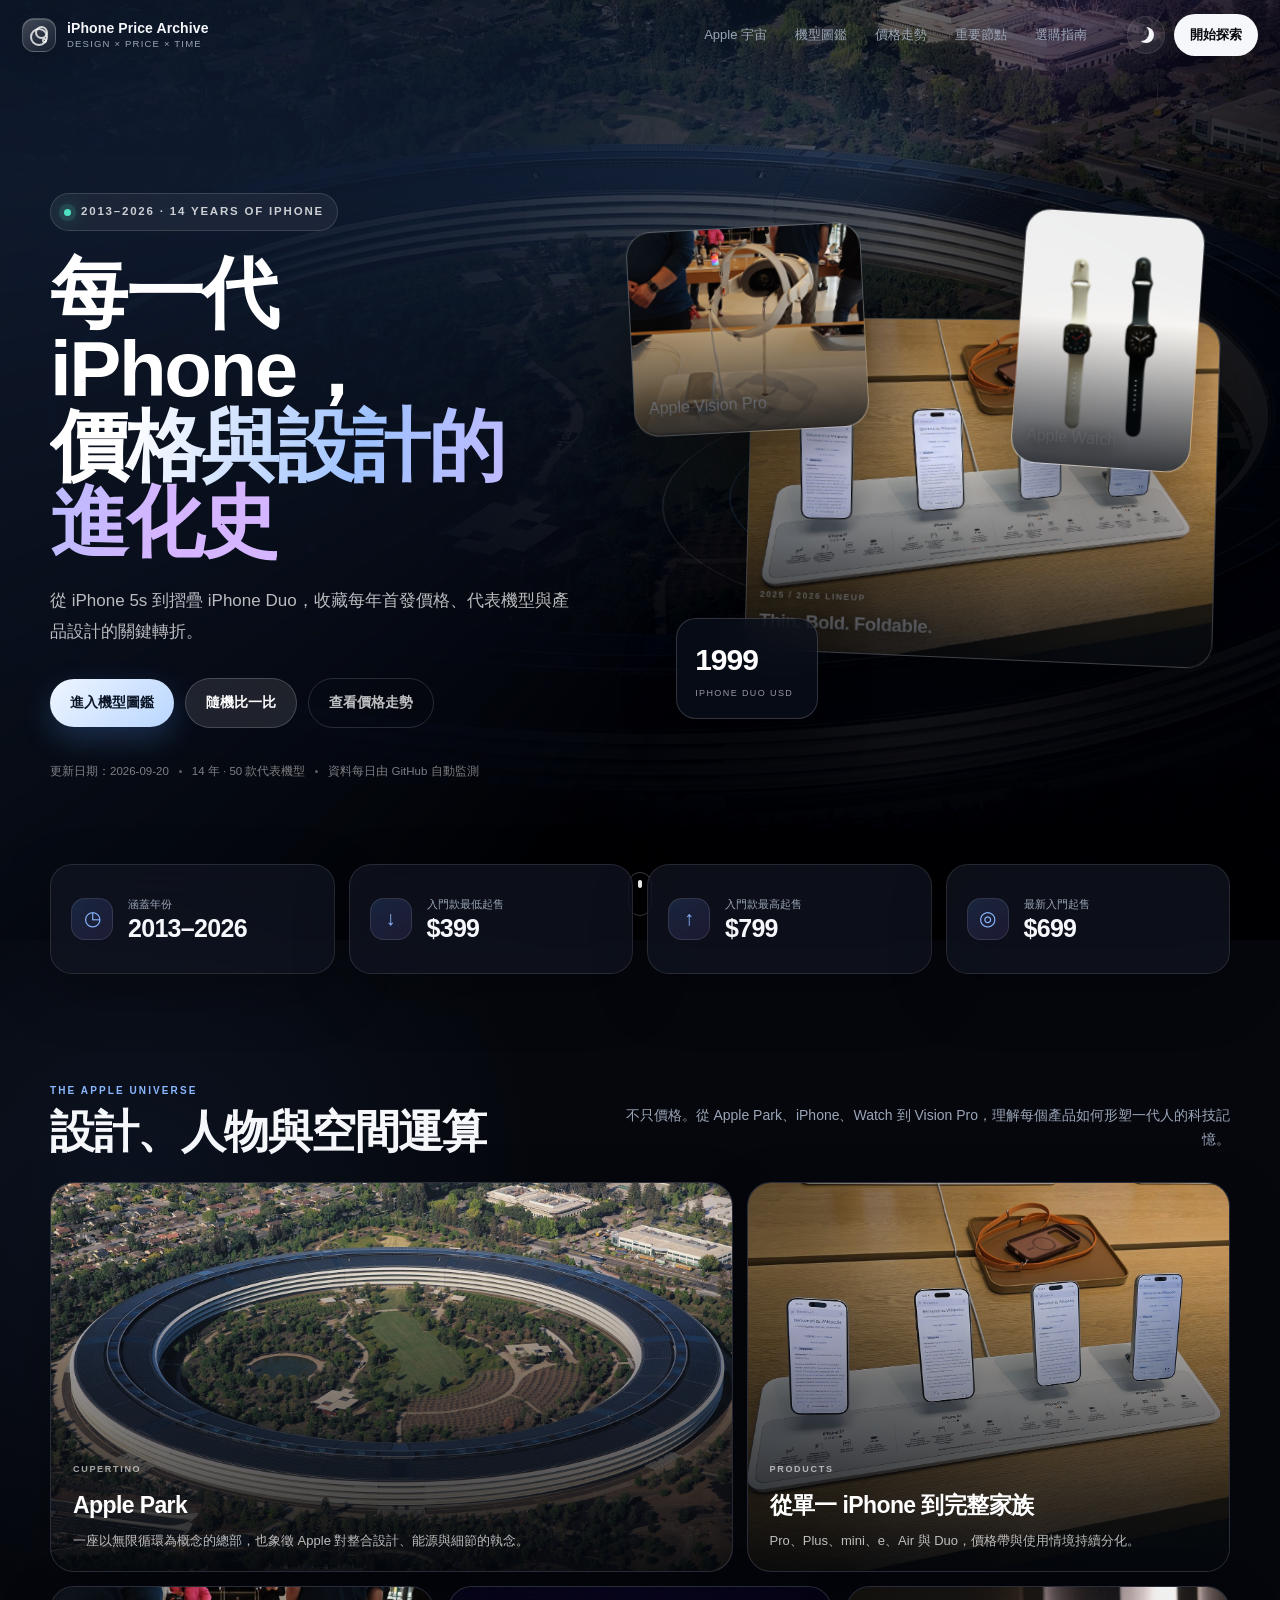
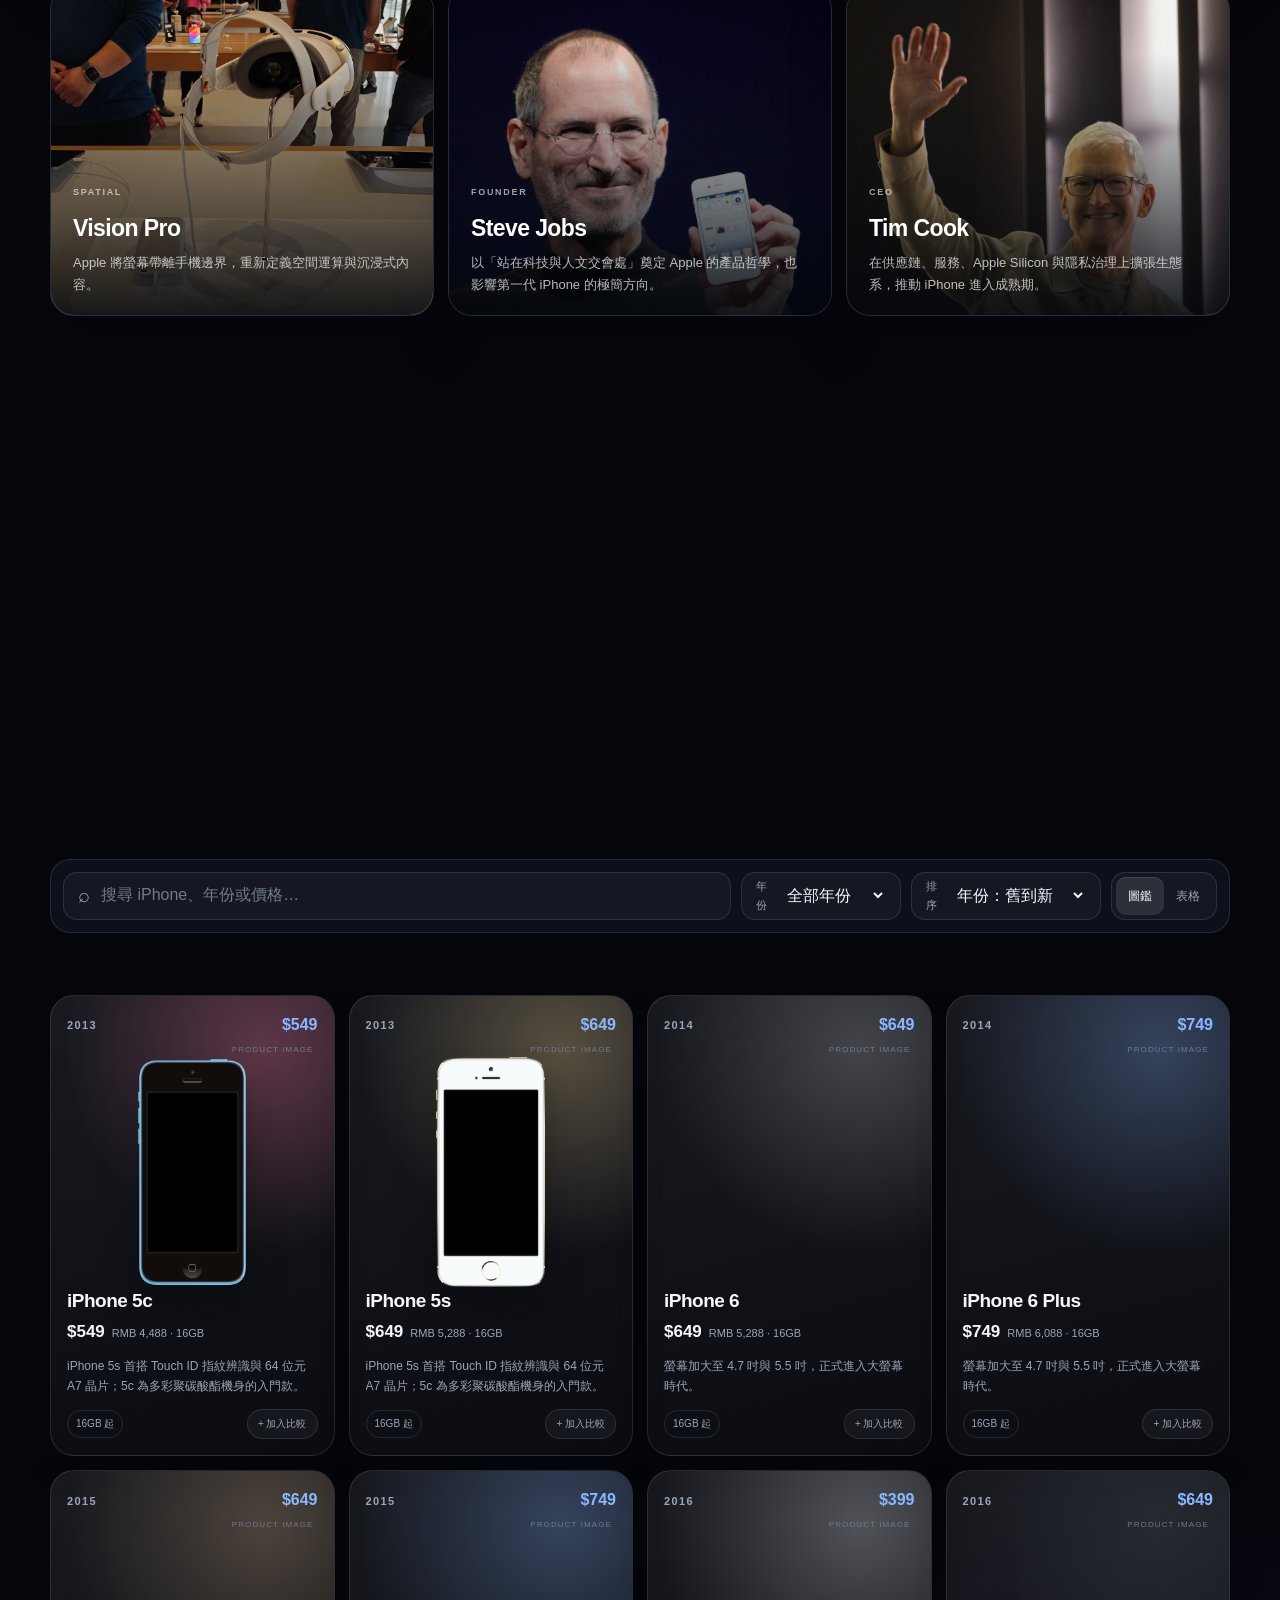
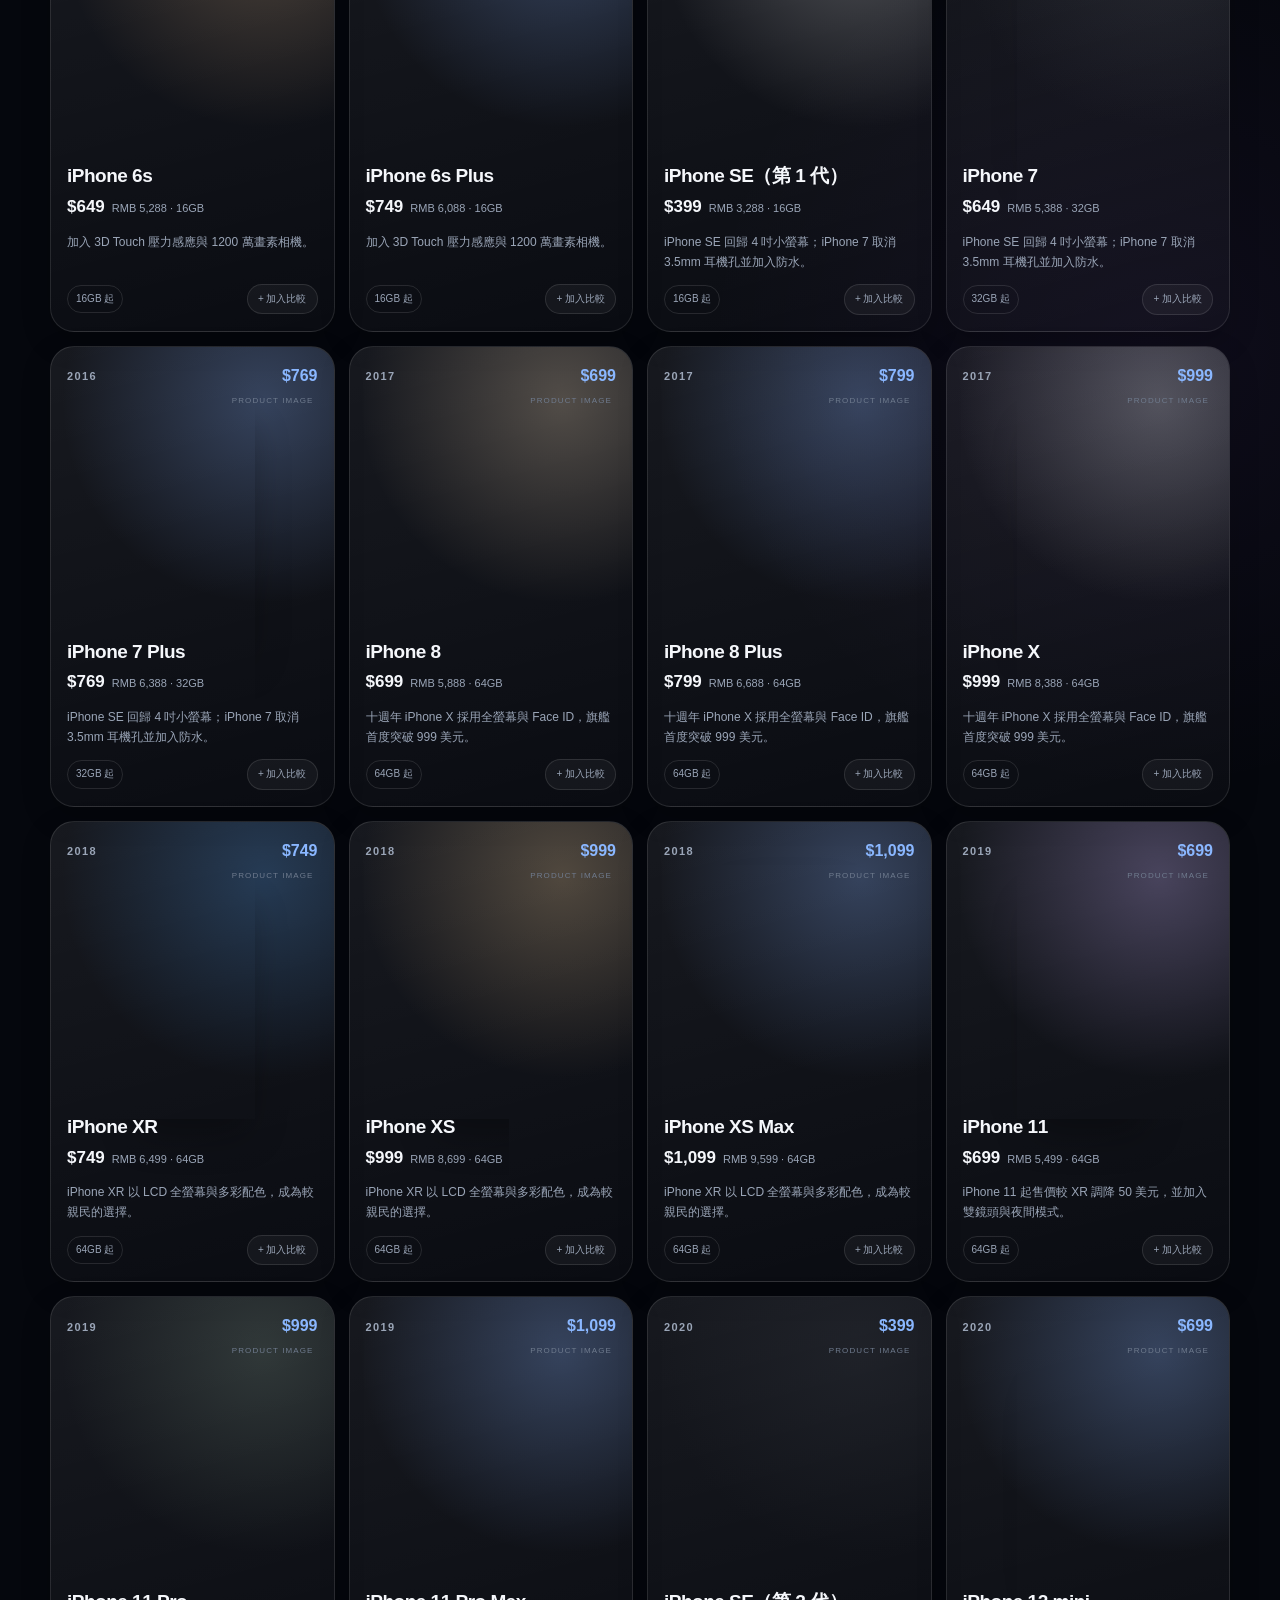
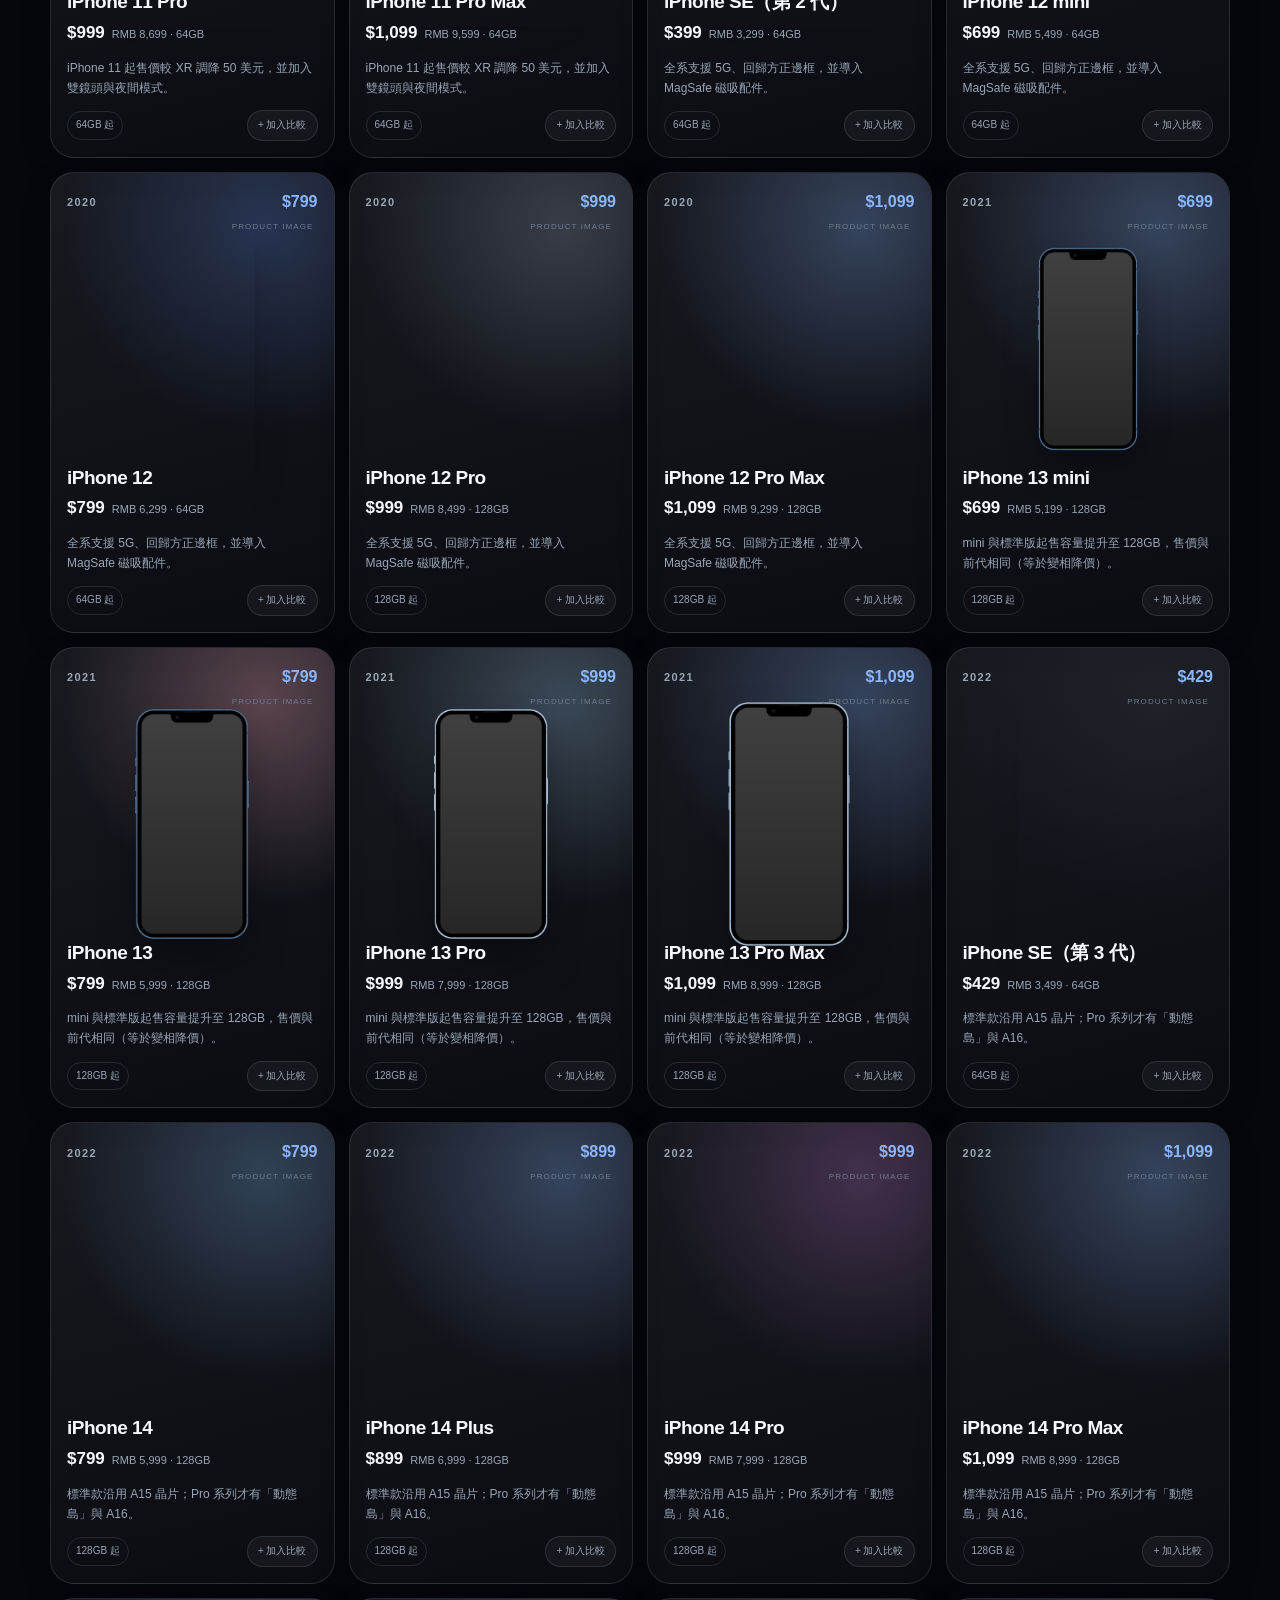
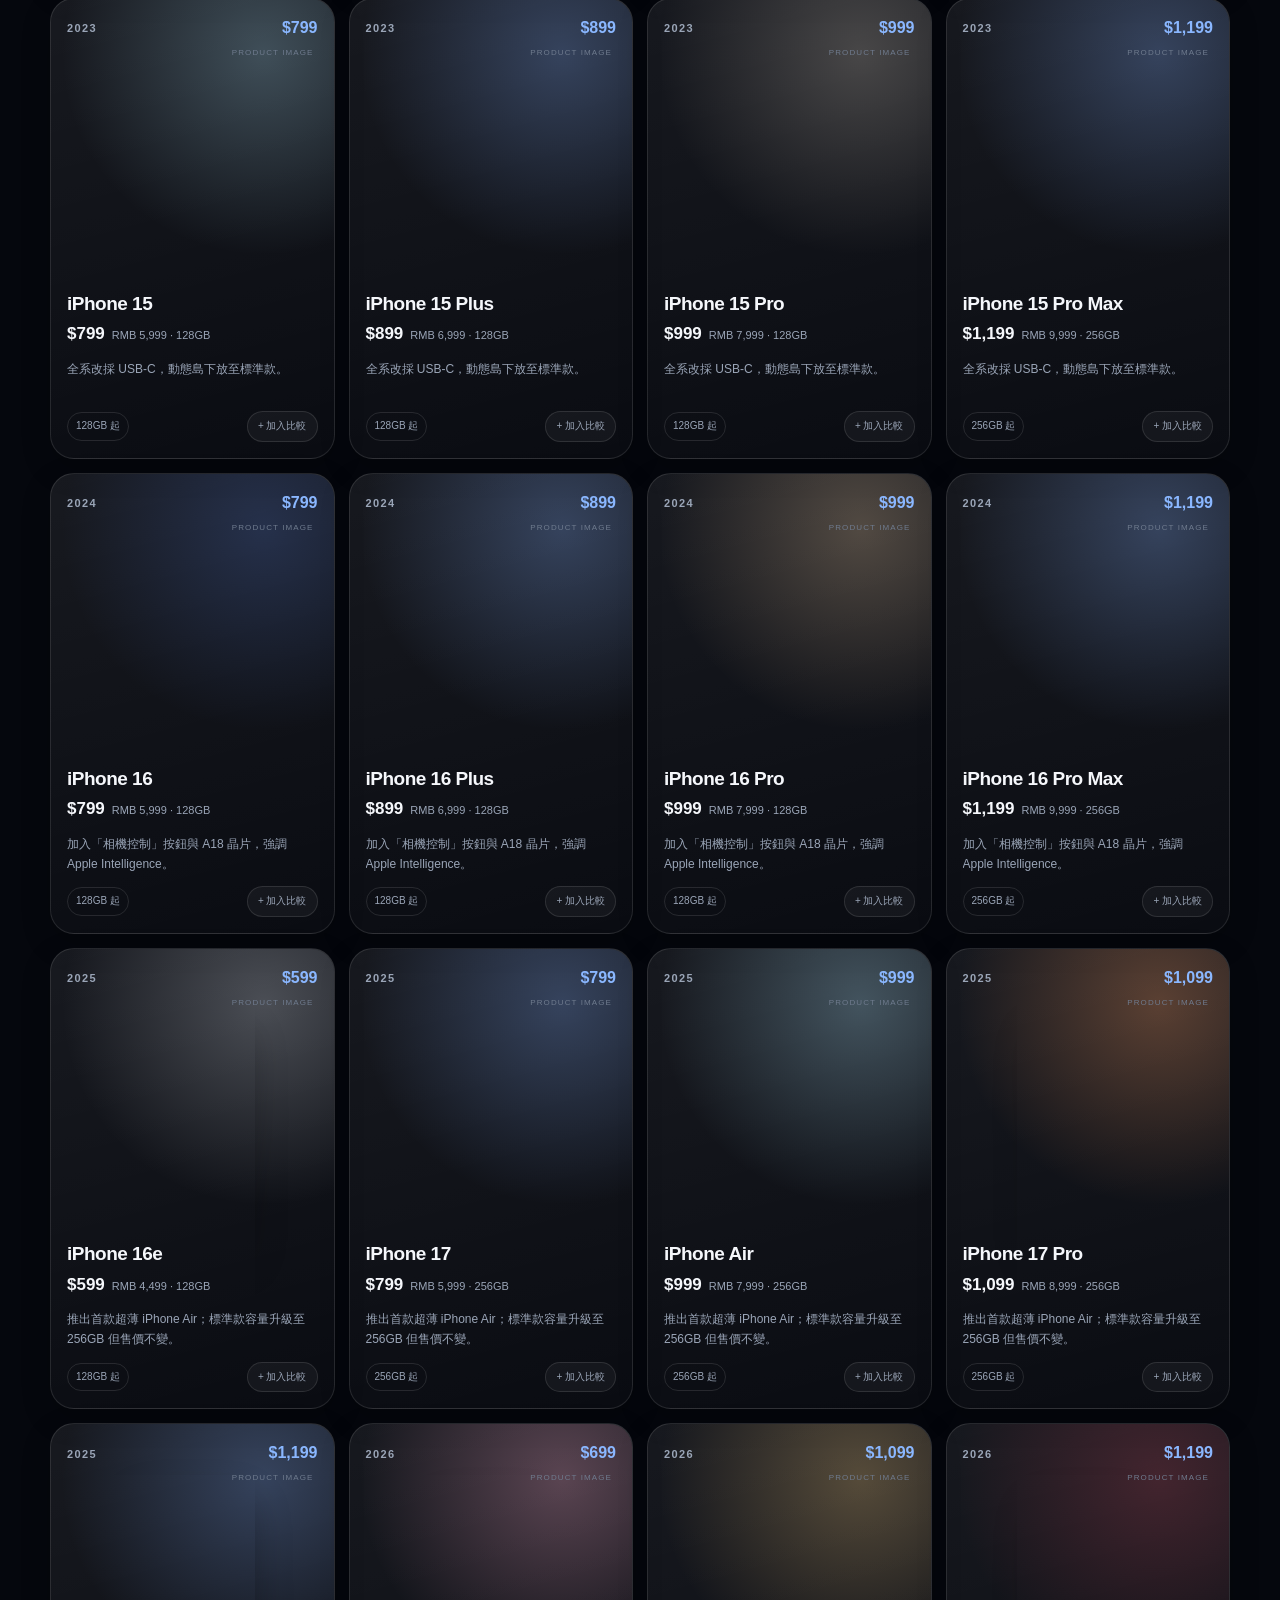
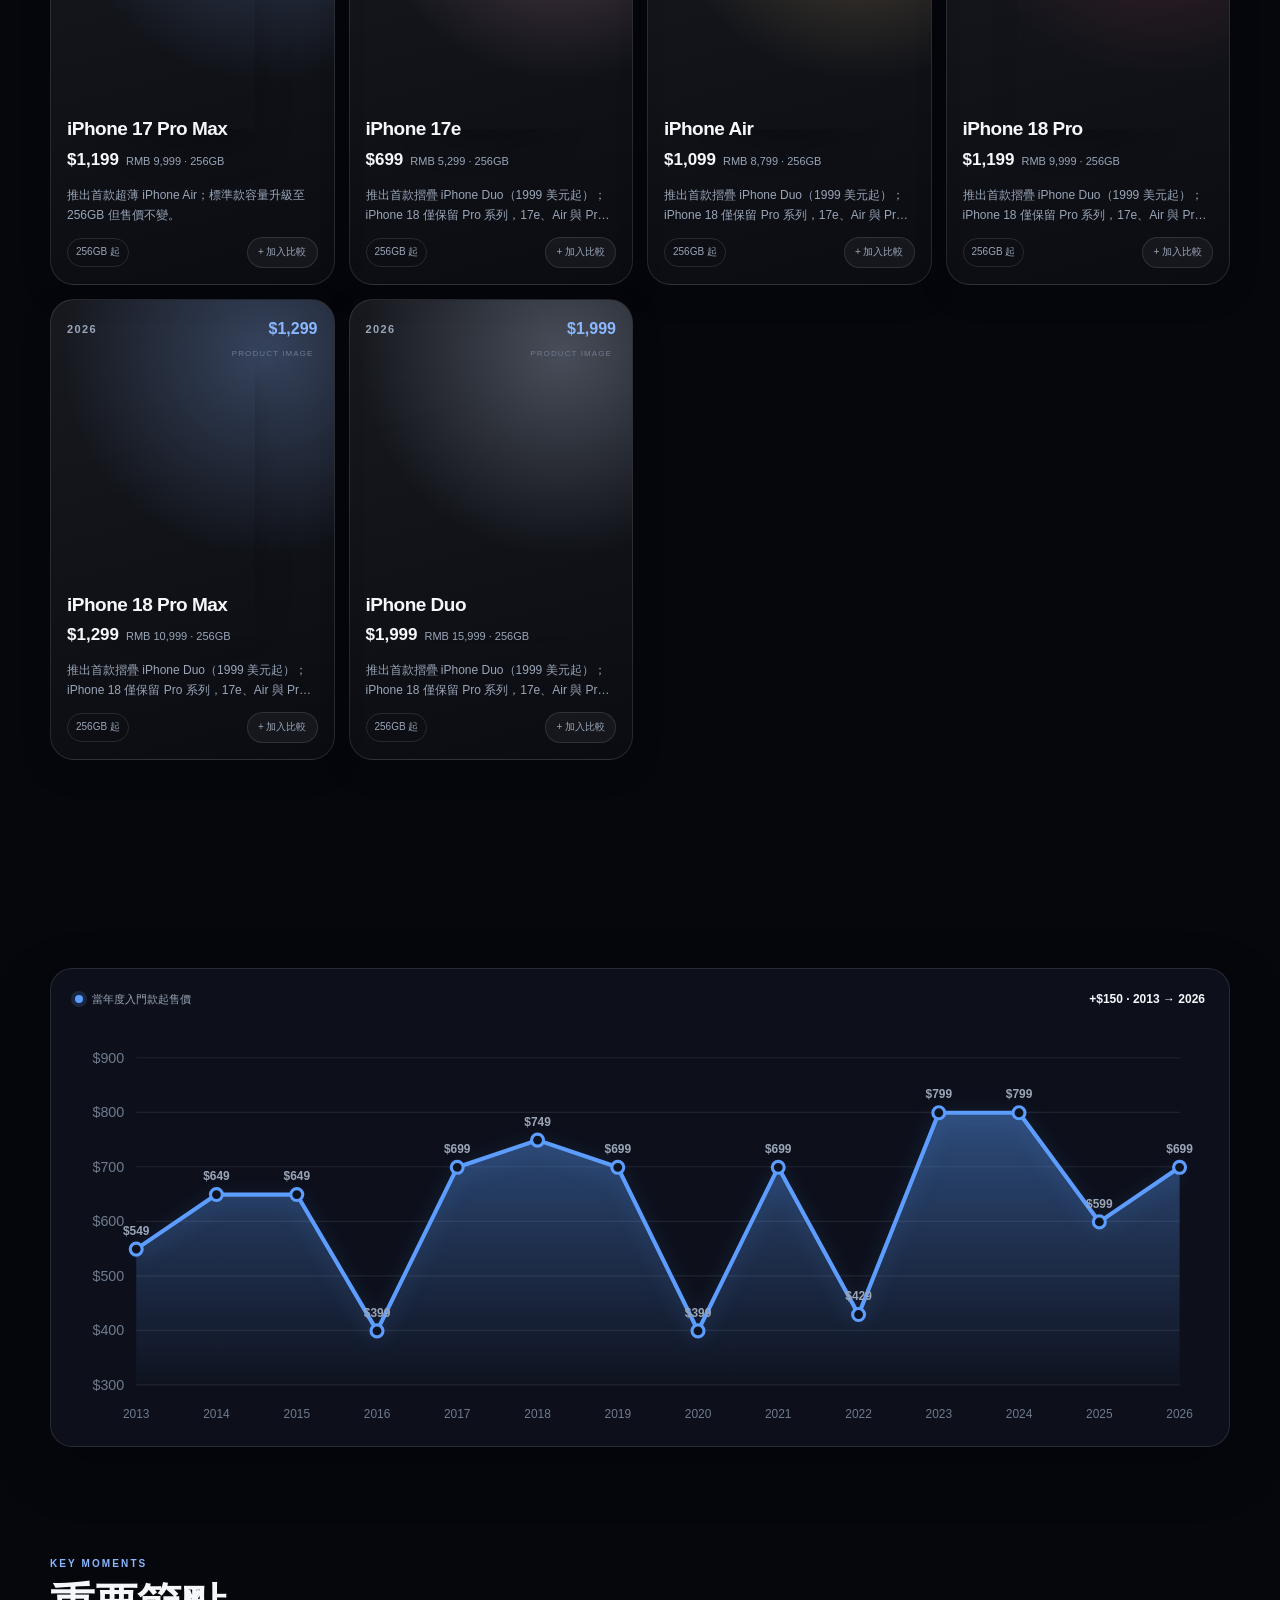
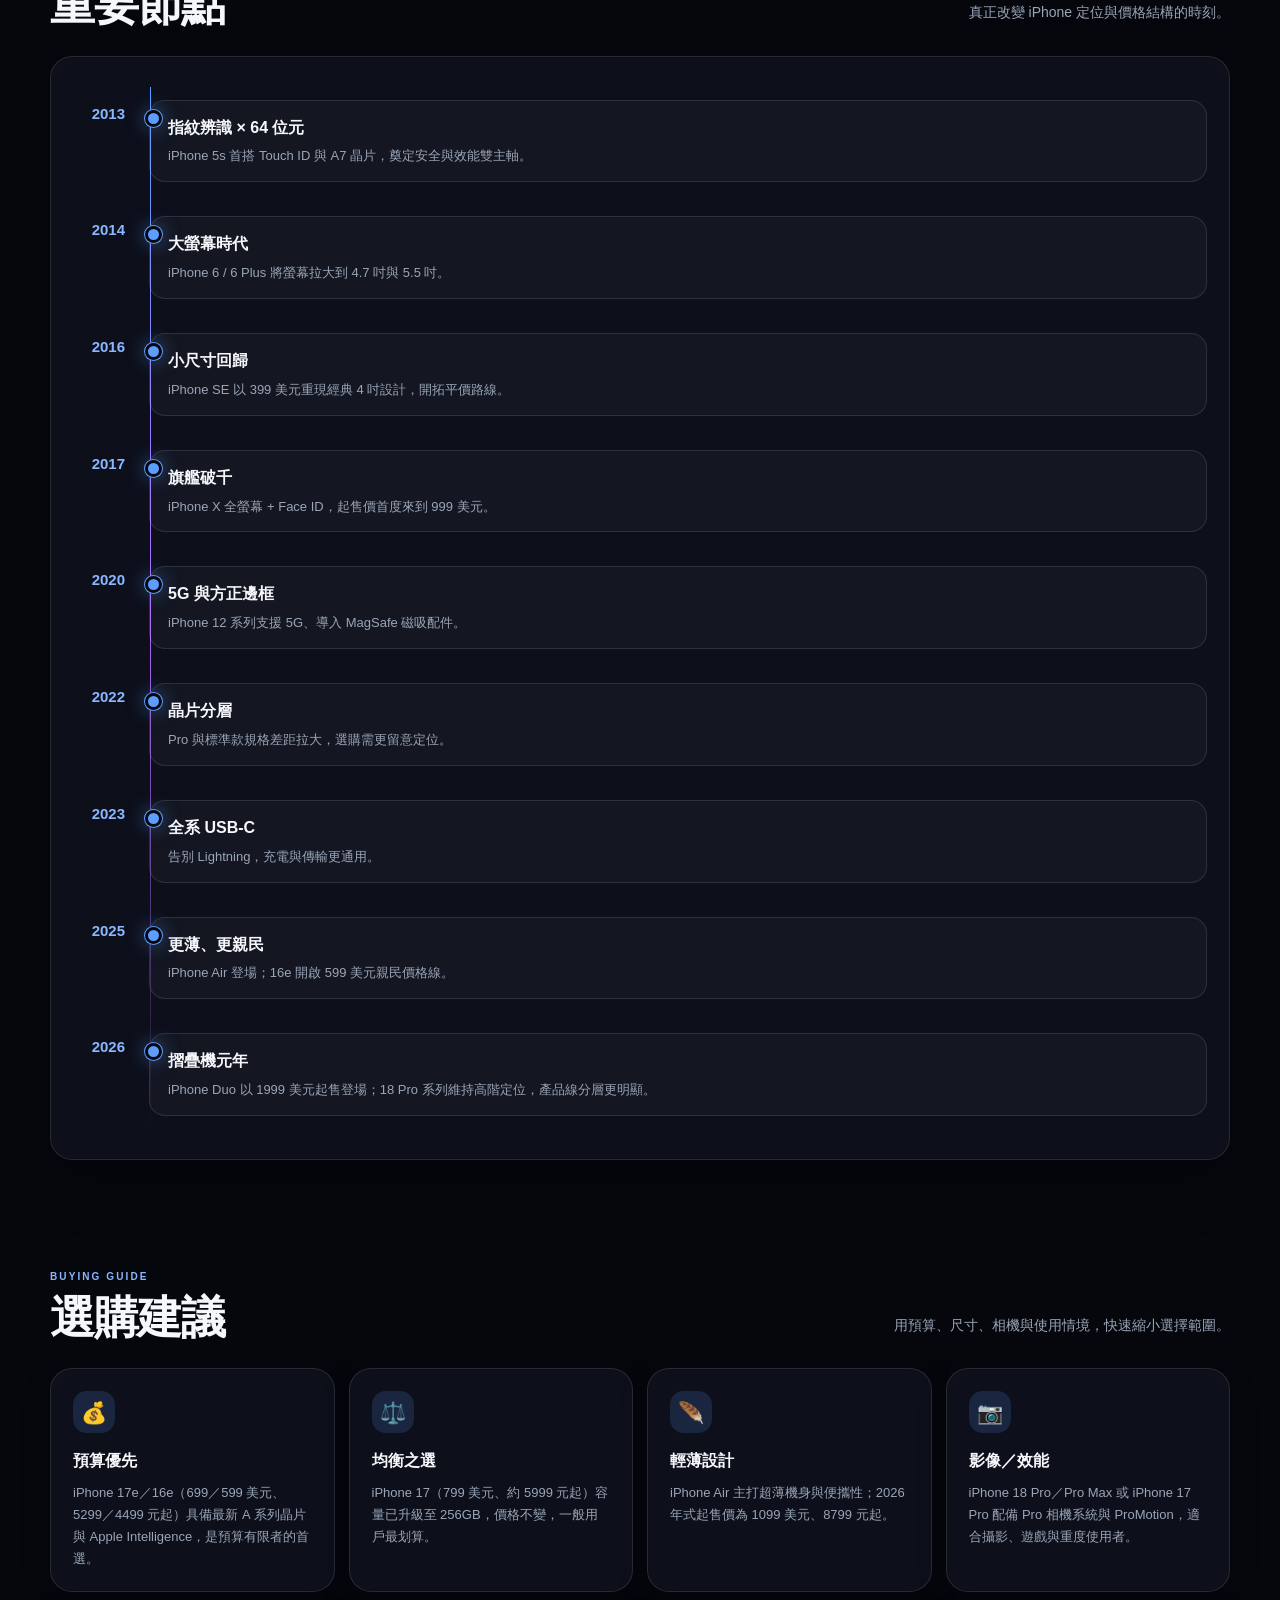
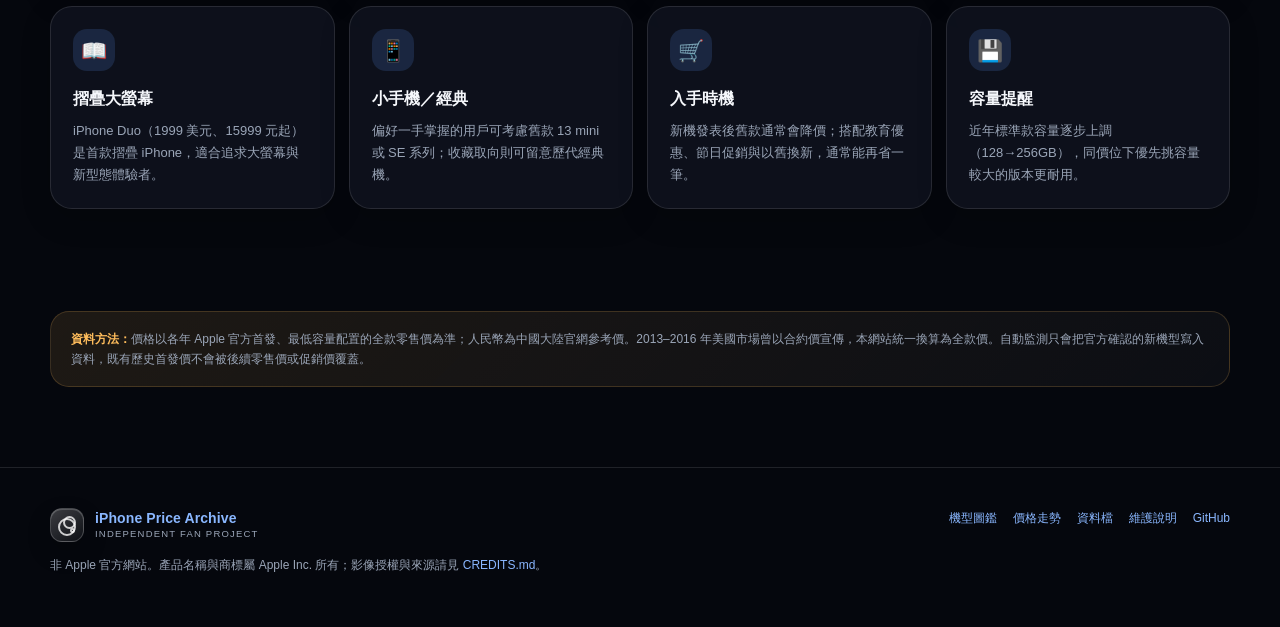
==== commit 0a52c999: "fix: replace generated device art with real product images" ====
--- a/index.html
+++ b/index.html
@@ -198,7 +198,7 @@
           <span class="eyebrow">PRICE & DEVICE EXPLORER</span>
           <h2>歷年 iPhone 機型圖鑑</h2>
         </div>
-        <p>每台手機都以可辨識的 SVG 重繪：Home 鍵、瀏海、動態島、鏡頭排列與摺疊形態都能一眼區分。</p>
+        <p>每台手機都使用可追溯來源的真實產品圖；Plus／Max 以尺寸比例呈現，並保留鏡頭排列與世代差異。</p>
       </div>
 
       <div class="explorer-toolbar reveal">
@@ -342,6 +342,7 @@
 
   <button class="back-to-top" id="back-to-top" type="button" aria-label="回到頂端">↑</button>
 
+  <script src="assets/device-images.js"></script>
   <script src="data.js"></script>
   <script src="app.js"></script>
 </body>
--- a/styles.css
+++ b/styles.css
@@ -202,8 +202,14 @@
 .card-year { font-size: 11px; color: var(--muted); letter-spacing: 1.4px; font-weight: 750; }
 .card-price { color: var(--accent-dark); font-weight: 800; font-variant-numeric: tabular-nums; }
 .device-visual { position: relative; z-index: 1; height: 245px; display: grid; place-items: center; margin: 2px 0 4px; }
-.device-svg { width: 100%; max-width: 225px; height: 100%; overflow: visible; filter: drop-shadow(0 23px 21px rgba(0,0,0,0.27)); transition: transform 0.45s var(--ease); }
-.iphone-card:hover .device-svg { transform: translateY(-4px) rotateX(2deg) scale(1.035); }
+.device-image-frame { position: relative; width: 100%; height: 100%; display: grid; place-items: center; }
+.device-image { --device-scale: 1; width: auto; height: 230px; max-height: 230px; object-fit: contain; filter: drop-shadow(0 22px 18px rgba(0,0,0,0.28)); transform: scale(var(--device-scale)); transition: transform 0.45s var(--ease); }
+.device-image.is-mini { --device-scale: 0.88; }
+.device-image.is-plus { --device-scale: 1.03; }
+.device-image.is-max { --device-scale: 1.06; }
+.device-image.is-fold { --device-scale: 0.95; }
+.iphone-card:hover .device-image { transform: translateY(-4px) scale(calc(var(--device-scale) * 1.03)); }
+.product-image-label { position: absolute; right: 4px; top: 2px; color: var(--muted-2); font-size: 8px; letter-spacing: 1.1px; text-transform: uppercase; }
 .card-title { position: relative; z-index: 2; margin: 0; font-size: 19px; line-height: 1.2; letter-spacing: -0.5px; }
 .card-subline { position: relative; z-index: 2; display: flex; align-items: baseline; gap: 7px; margin-top: 5px; }
 .card-subline strong { font-size: 17px; font-variant-numeric: tabular-nums; }
@@ -291,12 +297,14 @@
 .modal-close { position: absolute; right: 17px; top: 15px; width: 36px; height: 36px; border-radius: 50%; border: 1px solid var(--line); background: var(--card); cursor: pointer; font-size: 21px; line-height: 1; }
 .modal-hero { display: grid; grid-template-columns: 250px 1fr; gap: 24px; align-items: center; }
 .modal-device { min-height: 280px; display: grid; place-items: center; border-radius: 20px; background: radial-gradient(circle at 70% 15%, var(--accent-soft), transparent 55%); border: 1px solid var(--line); }
-.modal-device .device-svg { max-width: 240px; height: 270px; }
+.modal-device .device-image { height: 250px; max-height: 250px; }
 .modal-kicker { color: var(--accent-dark); font-size: 10px; letter-spacing: 1.6px; font-weight: 800; }
 .modal-panel h2 { margin: 6px 0 8px; font-size: 31px; letter-spacing: -1px; }
 .modal-price { font-size: 22px; font-weight: 850; margin: 12px 0 3px; }
 .modal-cny { color: var(--muted); font-size: 13px; }
 .modal-note { color: var(--muted); font-size: 13.5px; margin: 18px 0 0; }
+.modal-source { color: var(--muted-2); font-size: 10px; margin: 12px 0 0; }
+.modal-source a { color: var(--accent-dark); text-decoration: none; }
 .modal-facts { display: grid; grid-template-columns: repeat(3, 1fr); gap: 10px; margin-top: 22px; }
 .fact { padding: 12px; border: 1px solid var(--line); border-radius: 13px; background: rgba(255,255,255,0.03); }
 .fact small { display: block; color: var(--muted); font-size: 10px; }
